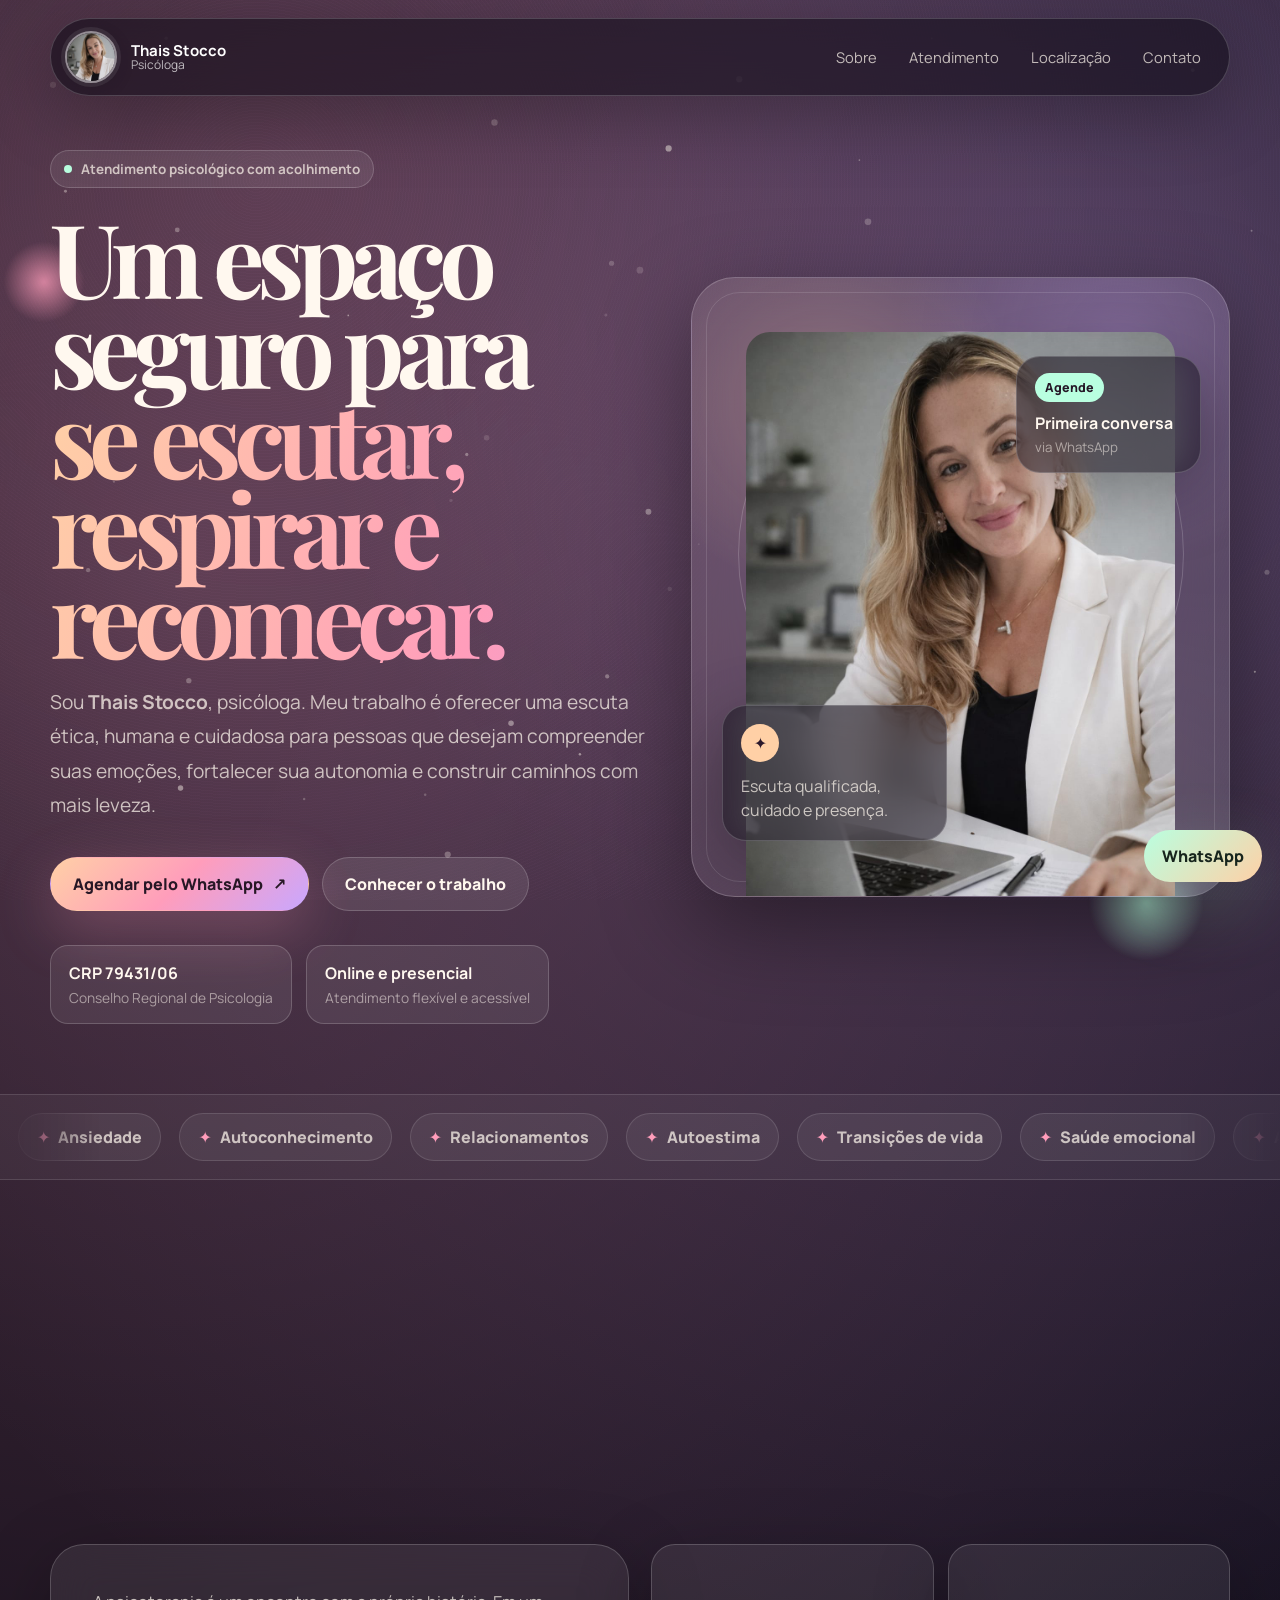
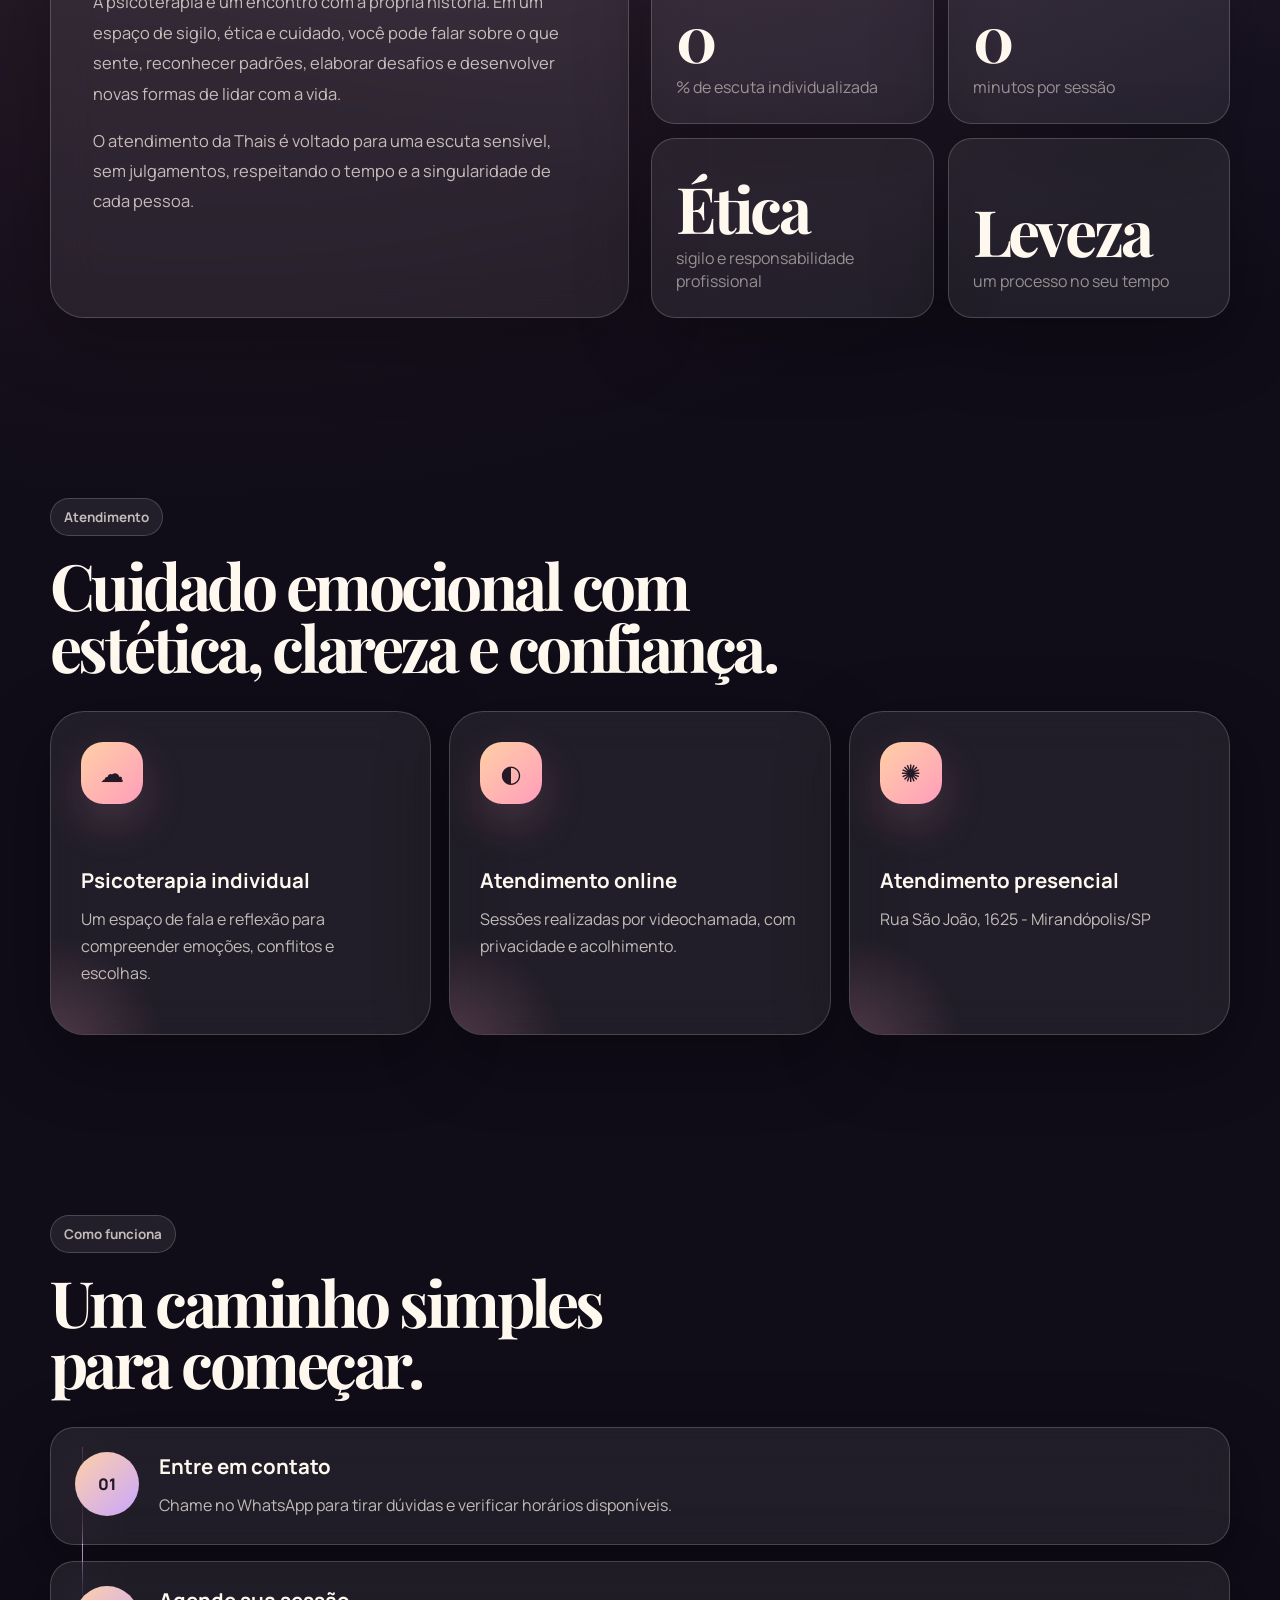
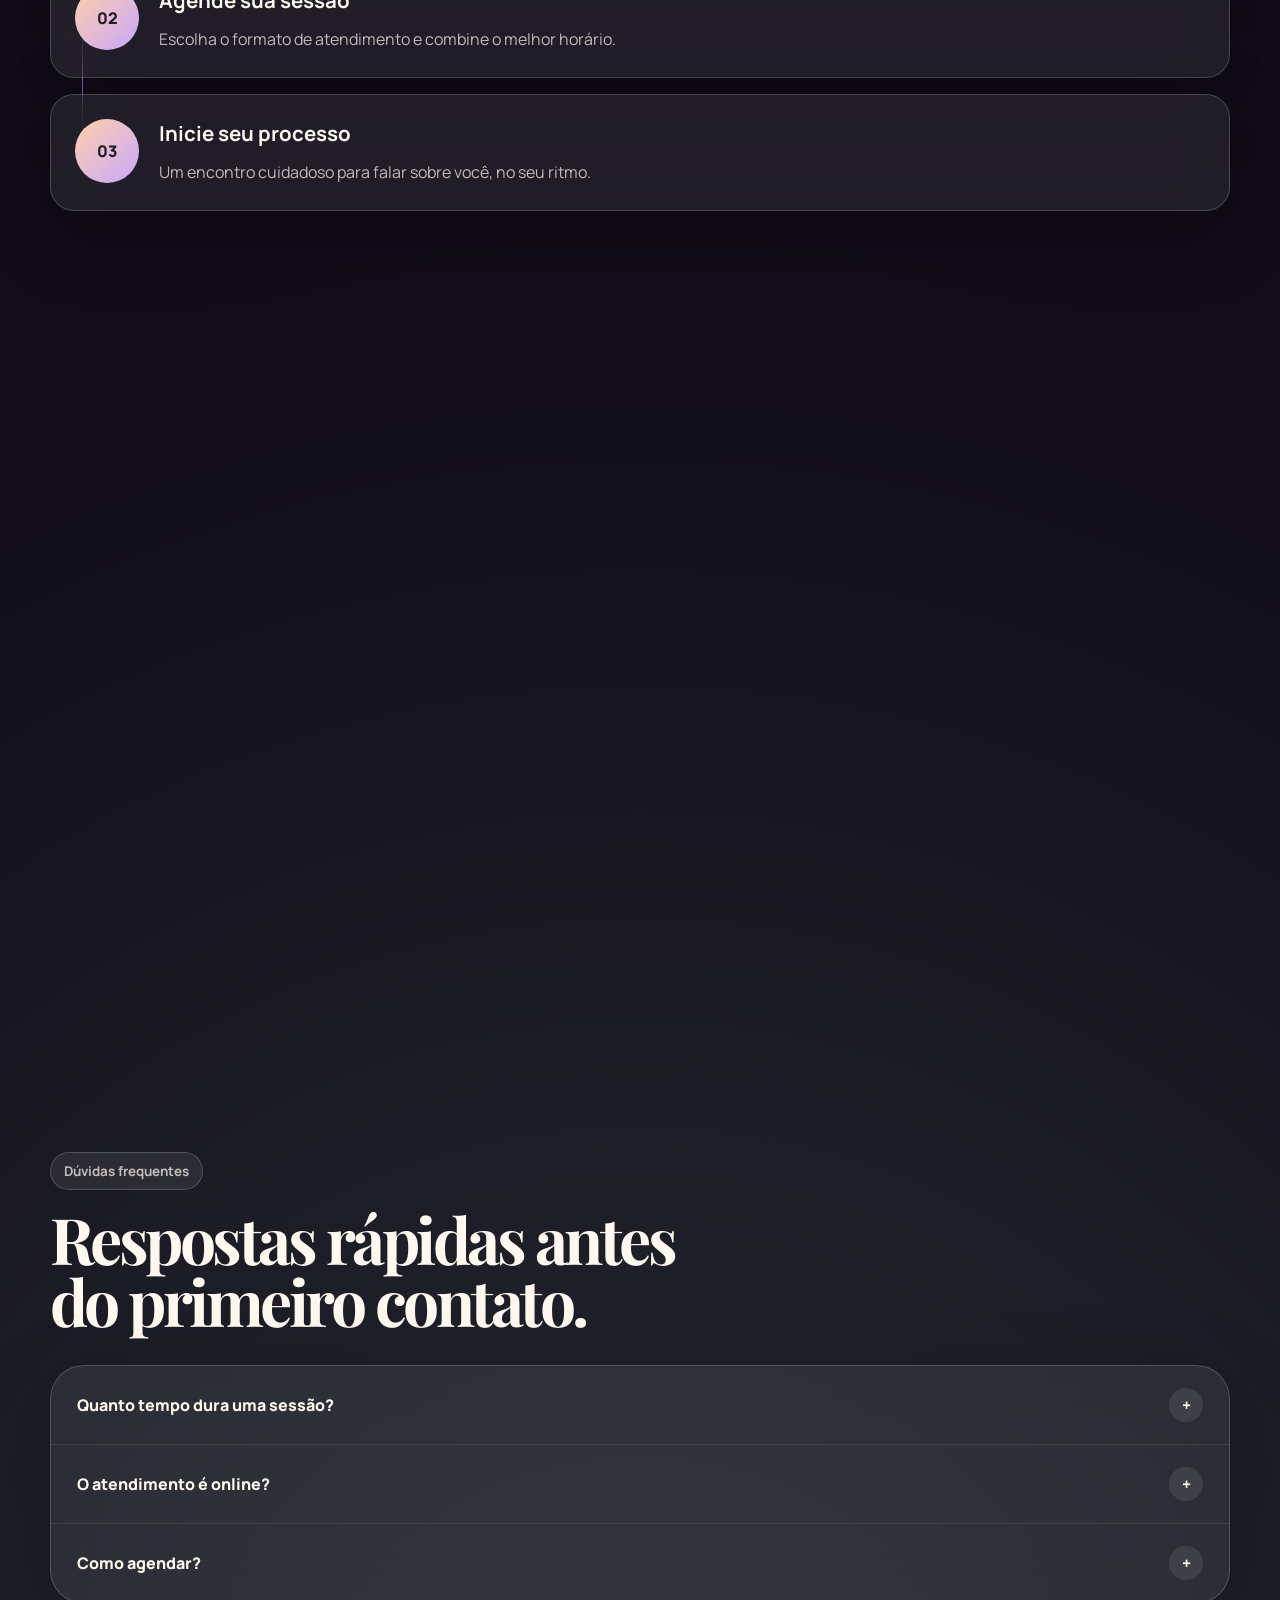
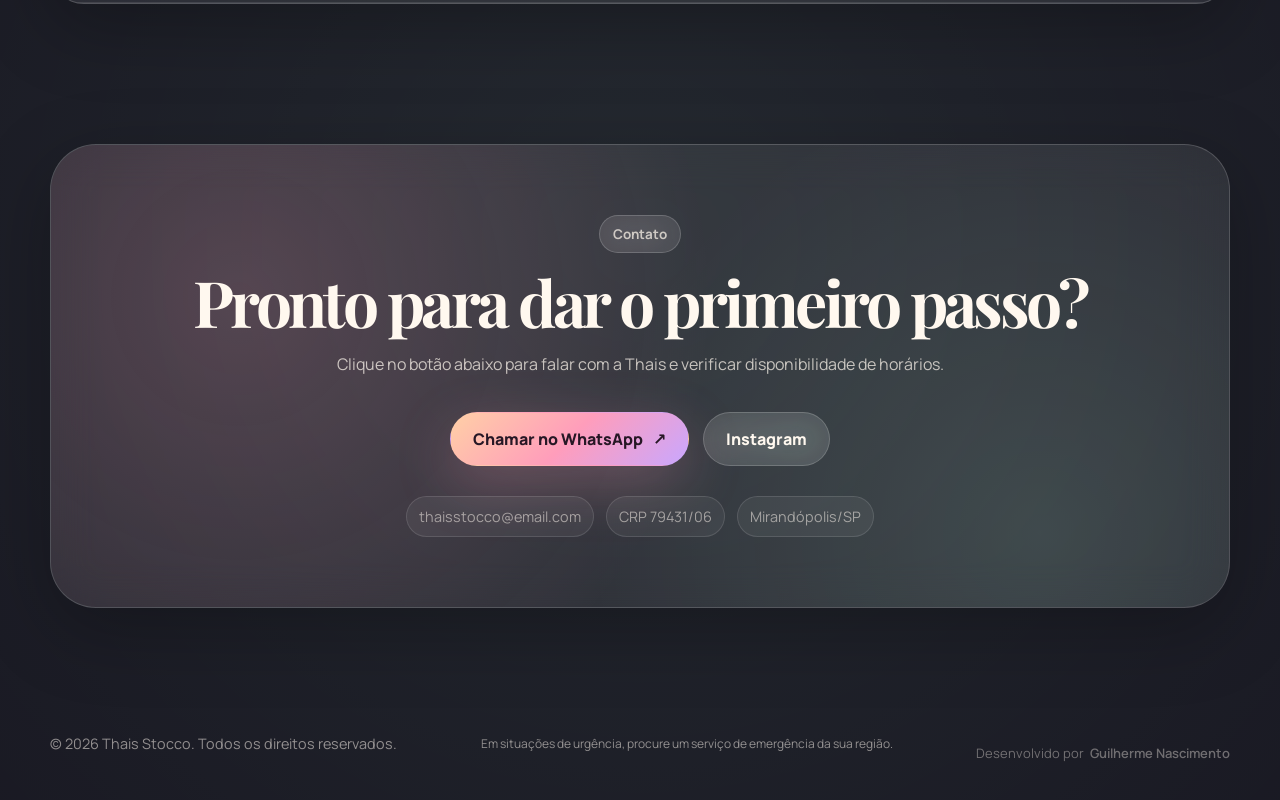
==== index.html @ 39ad8104 "assinatura" ====
<!DOCTYPE html>
<html lang="pt-BR">
<head>
  <meta charset="UTF-8" />
  <meta name="viewport" content="width=device-width, initial-scale=1.0" />
  <meta name="description" content="Thais Stocco Psicóloga — acolhimento, escuta qualificada e cuidado emocional. Agende sua consulta pelo WhatsApp." />
  <title>Thais Stocco | Psicóloga</title>

  <meta property="og:title" content="Thais Stocco | Psicóloga" />
  <meta property="og:description" content="Um espaço de acolhimento, escuta e cuidado emocional." />
  <meta property="og:type" content="website" />
  <meta property="og:image" content="assets/thais-stocco.jpg" />

  <link rel="preconnect" href="https://fonts.googleapis.com">
  <link rel="preconnect" href="https://fonts.gstatic.com" crossorigin>
  <link href="https://fonts.googleapis.com/css2?family=Manrope:wght@400;500;600;700;800&family=Playfair+Display:wght@600;700&display=swap" rel="stylesheet">
  <link rel="icon" href="assets/favicon.svg" type="image/svg+xml" />
  <link rel="stylesheet" href="styles.css" />
</head>
<body>
  <canvas id="auroraCanvas" aria-hidden="true"></canvas>
  <div class="grain" aria-hidden="true"></div>
  <div class="cursor-glow" aria-hidden="true"></div>

  <header class="site-header">
    <a class="brand" href="#inicio" aria-label="Ir para o início">
  <img
    src="assets/thais-stocco.jpg"
    alt="Foto da Thais Stocco"
    class="brand-photo"
  />

  <span class="brand-text">
    <strong>Thais Stocco</strong>
    <small>Psicóloga</small>
  </span>
</a>

    <button class="menu-toggle" aria-label="Abrir menu" aria-expanded="false">
      <span></span><span></span><span></span>
    </button>

    <nav class="nav-links" aria-label="Menu principal">
      <a href="#sobre">Sobre</a>
      <a href="#atendimento">Atendimento</a>
      <a href="#localizacao">Localização</a>
      <a href="#contato">Contato</a>
    </nav>
  </header>

  <main>
    <section class="hero" id="inicio">
      <div class="floating-orb orb-1"></div>
      <div class="floating-orb orb-2"></div>

      <div class="hero-content reveal">
        <span class="eyebrow">
          <span class="pulse-dot"></span>
          Atendimento psicológico com acolhimento
        </span>

        <h1>
          Um espaço seguro para
          <span class="gradient-text">se escutar, respirar e recomeçar.</span>
        </h1>

        <p class="hero-text">
          Sou <strong>Thais Stocco</strong>, psicóloga. Meu trabalho é oferecer uma escuta ética,
          humana e cuidadosa para pessoas que desejam compreender suas emoções, fortalecer sua autonomia
          e construir caminhos com mais leveza.
        </p>

        <div class="hero-actions">
          <a class="btn btn-primary magnetic" href="https://wa.me/5518991692290?text=Ol%C3%A1%2C%20Thais!%20Vim%20pelo%20site%20e%20gostaria%20de%20agendar%20uma%20consulta." target="_blank" rel="noopener">
            Agendar pelo WhatsApp
            <span>↗</span>
          </a>
          <a class="btn btn-secondary magnetic" href="#sobre">
            Conhecer o trabalho
          </a>
        </div>

        <div class="trust-row">
          <div>
            <strong>CRP 79431/06</strong>
            <span>Conselho Regional de Psicologia</span>
          </div>
          <div>
            <strong>Online e presencial</strong>
            <span>Atendimento flexível e acessível</span>
          </div>
        </div>
      </div>

      <div class="hero-card reveal delay-1" aria-label="Cartão de apresentação">
        <div class="portrait-frame">
<img src="assets/thais-stocco.jpg" alt="Foto da Thais Stocco" class="portrait-image">
          <div class="ring ring-one"></div>
          <div class="ring ring-two"></div>
        </div>

        <div class="mini-card calm-card">
          <span>✦</span>
          <p>Escuta qualificada, cuidado e presença.</p>
        </div>

        <div class="mini-card schedule-card">
          <span>Agende</span>
          <strong>Primeira conversa</strong>
          <small>via WhatsApp</small>
        </div>
      </div>
    </section>

<section class="section marquee-section" aria-label="Temas de atendimento">
  <div class="marquee">
    <div class="marquee-track" aria-hidden="true">
      <span>Ansiedade</span>
      <span>Autoconhecimento</span>
      <span>Relacionamentos</span>
      <span>Autoestima</span>
      <span>Transições de vida</span>
      <span>Saúde emocional</span>

      <span>Ansiedade</span>
      <span>Autoconhecimento</span>
      <span>Relacionamentos</span>
      <span>Autoestima</span>
      <span>Transições de vida</span>
      <span>Saúde emocional</span>

      <span>Ansiedade</span>
      <span>Autoconhecimento</span>
      <span>Relacionamentos</span>
      <span>Autoestima</span>
      <span>Transições de vida</span>
      <span>Saúde emocional</span>
    </div>
  </div>
</section>

    <section class="section about" id="sobre">
      <div class="section-heading reveal">
        <span class="section-kicker">Sobre a Thais</span>
        <h2>Uma presença profissional para acolher sua história com respeito.</h2>
      </div>

      <div class="about-grid">
        <div class="glass-panel reveal">
          <p>
            A psicoterapia é um encontro com a própria história. Em um espaço de sigilo,
            ética e cuidado, você pode falar sobre o que sente, reconhecer padrões,
            elaborar desafios e desenvolver novas formas de lidar com a vida.
          </p>
          <p>
            O atendimento da Thais é voltado para uma escuta sensível, sem julgamentos,
            respeitando o tempo e a singularidade de cada pessoa.
          </p>
        </div>

        <div class="stat-grid reveal delay-1">
          <div class="stat-card">
            <strong data-count="100">0</strong>
            <span>% de escuta individualizada</span>
          </div>
          <div class="stat-card">
            <strong data-count="60">0</strong>
            <span>minutos por sessão</span>
          </div>
          <div class="stat-card">
            <strong>Ética</strong>
            <span>sigilo e responsabilidade profissional</span>
          </div>
          <div class="stat-card">
            <strong>Leveza</strong>
            <span>um processo no seu tempo</span>
          </div>
        </div>
      </div>
    </section>

    <section class="section services" id="atendimento">
      <div class="section-heading reveal">
        <span class="section-kicker">Atendimento</span>
        <h2>Cuidado emocional com estética, clareza e confiança.</h2>
      </div>

      <div class="service-grid">
        <article class="service-card reveal">
          <div class="service-icon">☁</div>
          <h3>Psicoterapia individual</h3>
          <p>Um espaço de fala e reflexão para compreender emoções, conflitos e escolhas.</p>
        </article>

        <article class="service-card reveal delay-1">
          <div class="service-icon">◐</div>
          <h3>Atendimento online</h3>
          <p>Sessões realizadas por videochamada, com privacidade e acolhimento.</p>
        </article>

        <article class="service-card reveal delay-2">
          <div class="service-icon">✺</div>
          <h3>Atendimento presencial</h3>
          <p>Rua São João, 1625 - Mirandópolis/SP</p>
        </article>
      </div>
    </section>

    <section class="section journey">
      <div class="section-heading reveal">
        <span class="section-kicker">Como funciona</span>
        <h2>Um caminho simples para começar.</h2>
      </div>

      <div class="timeline">
        <div class="timeline-item reveal">
          <span>01</span>
          <div>
            <h3>Entre em contato</h3>
            <p>Chame no WhatsApp para tirar dúvidas e verificar horários disponíveis.</p>
          </div>
        </div>
        <div class="timeline-item reveal delay-1">
          <span>02</span>
          <div>
            <h3>Agende sua sessão</h3>
            <p>Escolha o formato de atendimento e combine o melhor horário.</p>
          </div>
        </div>
        <div class="timeline-item reveal delay-2">
          <span>03</span>
          <div>
            <h3>Inicie seu processo</h3>
            <p>Um encontro cuidadoso para falar sobre você, no seu ritmo.</p>
          </div>
        </div>
      </div>
    </section>

    <section class="section location" id="localizacao">
      <div class="location-card reveal">
        <div>
          <span class="section-kicker">Localização</span>
          <h2>Atendimento em um espaço pensado para acolher.</h2> <br>
          <p>
            Endereço: <strong>Rua São João, 1625 — Mirandópolis/SP</strong><br>
            Substitua pelo endereço real ou mantenha apenas a região, caso prefira.
          </p>
          <a class="btn btn-secondary magnetic" href="https://maps.app.goo.gl/RV4hfLyeGfgBNMPU7" target="_blank" rel="noopener">
            Abrir no mapa
          </a>
        </div>

        <div class="map-visual" aria-label="Mapa ilustrativo">
          <div class="map-grid"></div>
          <div class="map-pin">
            <span></span>
          </div>
          <p>Localização</p>
        </div>
      </div>
    </section>

    <section class="section faq">
      <div class="section-heading reveal">
        <span class="section-kicker">Dúvidas frequentes</span>
        <h2>Respostas rápidas antes do primeiro contato.</h2>
      </div>

      <div class="accordion reveal">
        <button class="accordion-button" aria-expanded="false">
          Quanto tempo dura uma sessão?
          <span>+</span>
        </button>
        <div class="accordion-content">
          <p>Uma sessão equivale ao tempo total de uma hora.</p>
        </div>

        <button class="accordion-button" aria-expanded="false">
          O atendimento é online?
          <span>+</span>
        </button>
        <div class="accordion-content">
          <p>Este modelo inclui atendimento online e presencial.</p>
        </div>

        <button class="accordion-button" aria-expanded="false">
          Como agendar?
          <span>+</span>
        </button>
        <div class="accordion-content">
          <p>O botão principal leva para o WhatsApp com uma mensagem pronta.</p>
        </div>
      </div>
    </section>

    <section class="section contact" id="contato">
      <div class="contact-shell reveal">
        <span class="section-kicker">Contato</span>
        <h2>Pronto para dar o primeiro passo?</h2>
        <p>
          Clique no botão abaixo para falar com a Thais e verificar disponibilidade de horários.
        </p>

        <div class="contact-actions">
          <a class="btn btn-primary magnetic" href="https://wa.me/5518991692290?text=Ol%C3%A1%2C%20Thais!%20Vim%20pelo%20site%20e%20gostaria%20de%20agendar%20uma%20consulta." target="_blank" rel="noopener">
            Chamar no WhatsApp
            <span>↗</span>
          </a>
          <a class="btn btn-secondary magnetic" href="https://www.instagram.com/stothais/" target="_blank" rel="noopener">
            Instagram
          </a>
        </div>

        <div class="contact-info">
          <span>thaisstocco@email.com</span>
          <span>CRP 79431/06</span>
          <span>Mirandópolis/SP</span>
        </div>
      </div>
    </section>
  </main>

  <a class="float-whatsapp magnetic" href="https://wa.me/5518991692290?text=Ol%C3%A1%2C%20Thais!%20Vim%20pelo%20site%20e%20gostaria%20de%20agendar%20uma%20consulta." target="_blank" rel="noopener" aria-label="Chamar no WhatsApp">
    WhatsApp
  </a>

  <footer class="footer">
  <p>© <span id="year"></span> Thais Stocco. Todos os direitos reservados.</p>

  <small>
    Em situações de urgência, procure um serviço de emergência da sua região.
  </small>

  <div class="developer-credit">
    <span>Desenvolvido por</span>

    <a
      href="https://wa.me/5518981569920"
      target="_blank"
      rel="noopener"
    >
      Guilherme Nascimento
    </a>
  </div>
</footer>

  <script src="script.js"></script>
</body>
</html>
---- styles.css ----
:root {
  --bg: #100c18;
  --bg-soft: #171124;
  --text: #fff8ef;
  --muted: rgba(255, 248, 239, 0.72);
  --muted-2: rgba(255, 248, 239, 0.52);
  --rose: #ff9dbb;
  --peach: #ffd0a6;
  --lilac: #c9a7ff;
  --mint: #b9ffe0;
  --glass: rgba(255, 255, 255, 0.095);
  --glass-strong: rgba(255, 255, 255, 0.16);
  --stroke: rgba(255, 255, 255, 0.18);
  --shadow: 0 30px 90px rgba(0, 0, 0, 0.42);
  --radius-xl: 34px;
  --radius-lg: 24px;
  --radius-md: 18px;
  --max: 1180px;
}

* {
  box-sizing: border-box;
}

html {
  scroll-behavior: smooth;
}

body {
  margin: 0;
  min-height: 100vh;
  background:
    radial-gradient(
      circle at 15% 10%,
      rgba(255, 157, 187, 0.25),
      transparent 30%
    ),
    radial-gradient(
      circle at 85% 8%,
      rgba(201, 167, 255, 0.22),
      transparent 28%
    ),
    radial-gradient(
      circle at 50% 90%,
      rgba(185, 255, 224, 0.12),
      transparent 32%
    ),
    var(--bg);
  color: var(--text);
  font-family:
    "Manrope",
    system-ui,
    -apple-system,
    BlinkMacSystemFont,
    "Segoe UI",
    sans-serif;
  overflow-x: hidden;
}

body.menu-open {
  overflow: hidden;
}

body::selection {
  background: rgba(255, 157, 187, 0.45);
}

a {
  color: inherit;
  text-decoration: none;
}

button {
  font: inherit;
}

#auroraCanvas {
  position: fixed;
  inset: 0;
  width: 100%;
  height: 100%;
  z-index: -3;
}

.grain {
  position: fixed;
  inset: 0;
  z-index: -1;
  pointer-events: none;
  opacity: 0.18;
  background-image:
    linear-gradient(
      115deg,
      rgba(255, 255, 255, 0.04),
      transparent 22%,
      rgba(255, 255, 255, 0.03) 45%,
      transparent 70%
    ),
    repeating-radial-gradient(
      circle at 20% 20%,
      rgba(255, 255, 255, 0.16) 0 1px,
      transparent 1px 3px
    );
  mix-blend-mode: overlay;
}

.cursor-glow {
  position: fixed;
  width: 280px;
  height: 280px;
  border-radius: 999px;
  pointer-events: none;
  z-index: 20;
  transform: translate(-50%, -50%);
  background: radial-gradient(
    circle,
    rgba(255, 157, 187, 0.24),
    rgba(201, 167, 255, 0.1) 42%,
    transparent 70%
  );
  filter: blur(8px);
  opacity: 0;
  transition: opacity 0.25s ease;
}

.site-header {
  position: fixed;
  top: 18px;
  left: 50%;
  z-index: 50;
  width: min(calc(100% - 28px), var(--max));
  transform: translateX(-50%);
  display: flex;
  align-items: center;
  justify-content: space-between;
  gap: 18px;
  padding: 12px 14px;
  border: 1px solid var(--stroke);
  border-radius: 999px;
  background: rgba(16, 12, 24, 0.58);
  backdrop-filter: blur(24px);
  box-shadow: 0 18px 70px rgba(0, 0, 0, 0.28);
}

.brand {
  display: flex;
  align-items: center;
  gap: 12px;
}

.brand strong {
  display: block;
  line-height: 1;
  font-size: 0.98rem;
}

.brand small {
  color: var(--muted-2);
  font-size: 0.78rem;
}

.nav-links {
  display: flex;
  align-items: center;
  gap: 4px;
}

.nav-links a {
  padding: 10px 14px;
  border-radius: 999px;
  color: var(--muted);
  font-size: 0.92rem;
  transition: 0.25s ease;
}

.nav-links a:hover {
  color: var(--text);
  background: rgba(255, 255, 255, 0.1);
}

.menu-toggle {
  display: none;
  width: 46px;
  height: 46px;
  border: 1px solid var(--stroke);
  border-radius: 50%;
  background: rgba(255, 255, 255, 0.08);
  color: var(--text);
}

.menu-toggle span {
  display: block;
  width: 18px;
  height: 2px;
  margin: 4px auto;
  border-radius: 9px;
  background: currentColor;
  transition: 0.25s ease;
}

.hero {
  position: relative;
  width: min(calc(100% - 32px), var(--max));
  margin: 0 auto;
  min-height: 100svh;
  padding: 150px 0 70px;
  display: grid;
  grid-template-columns: 1.05fr 0.95fr;
  align-items: center;
  gap: 46px;
}

.floating-orb {
  position: absolute;
  border-radius: 999px;
  filter: blur(1px);
  opacity: 0.75;
  pointer-events: none;
  animation: float 8s ease-in-out infinite;
}

.orb-1 {
  top: 22%;
  left: -4%;
  width: 82px;
  height: 82px;
  background: radial-gradient(circle, var(--rose), transparent 70%);
}

.orb-2 {
  right: 2%;
  bottom: 12%;
  width: 120px;
  height: 120px;
  background: radial-gradient(circle, var(--mint), transparent 68%);
  animation-delay: -3s;
}

.eyebrow,
.section-kicker {
  display: inline-flex;
  align-items: center;
  gap: 9px;
  width: fit-content;
  padding: 9px 13px;
  border: 1px solid var(--stroke);
  border-radius: 999px;
  color: var(--muted);
  background: rgba(255, 255, 255, 0.08);
  backdrop-filter: blur(18px);
  font-size: 0.84rem;
  font-weight: 700;
}

.pulse-dot {
  width: 8px;
  height: 8px;
  border-radius: 50%;
  background: var(--mint);
  box-shadow: 0 0 0 0 rgba(185, 255, 224, 0.65);
  animation: pulse 1.8s infinite;
}

h1,
h2,
h3,
p {
  margin-top: 0;
}

h1 {
  max-width: 850px;
  margin: 24px 0 22px;
  font-family: "Playfair Display", Georgia, serif;
  font-size: clamp(3.2rem, 8vw, 7.8rem);
  line-height: 0.88;
  letter-spacing: -0.075em;
  text-wrap: balance;
}

.gradient-text {
  display: block;
  background: linear-gradient(
    110deg,
    var(--peach),
    var(--rose),
    var(--lilac),
    var(--mint)
  );
  background-size: 240% 100%;
  -webkit-background-clip: text;
  background-clip: text;
  color: transparent;
  animation: gradientShift 7s ease-in-out infinite;
}

.hero-text {
  max-width: 660px;
  color: var(--muted);
  font-size: clamp(1.02rem, 2vw, 1.2rem);
  line-height: 1.8;
}

.hero-actions,
.contact-actions {
  display: flex;
  flex-wrap: wrap;
  align-items: center;
  gap: 13px;
  margin-top: 34px;
}

.btn {
  position: relative;
  isolation: isolate;
  display: inline-flex;
  align-items: center;
  justify-content: center;
  gap: 10px;
  min-height: 54px;
  padding: 0 22px;
  border: 1px solid var(--stroke);
  border-radius: 999px;
  overflow: hidden;
  font-weight: 800;
  transition:
    transform 0.25s ease,
    border-color 0.25s ease,
    background 0.25s ease;
  will-change: transform;
}

.btn::before {
  content: "";
  position: absolute;
  inset: -2px;
  z-index: -1;
  opacity: 0;
  background: linear-gradient(
    120deg,
    transparent,
    rgba(255, 255, 255, 0.38),
    transparent
  );
  transform: translateX(-110%);
  transition: 0.7s ease;
}

.btn:hover::before {
  opacity: 1;
  transform: translateX(110%);
}

.btn-primary {
  color: #271725;
  border-color: transparent;
  background: linear-gradient(135deg, var(--peach), var(--rose), var(--lilac));
  box-shadow: 0 18px 55px rgba(255, 157, 187, 0.26);
}

.btn-secondary {
  color: var(--text);
  background: rgba(255, 255, 255, 0.09);
  backdrop-filter: blur(18px);
}

.btn:hover {
  transform: translateY(-3px);
}

.trust-row {
  display: flex;
  flex-wrap: wrap;
  gap: 14px;
  margin-top: 34px;
}

.trust-row div {
  min-width: 185px;
  padding: 16px 18px;
  border: 1px solid var(--stroke);
  border-radius: var(--radius-md);
  background: rgba(255, 255, 255, 0.075);
  backdrop-filter: blur(18px);
}

.trust-row strong,
.trust-row span {
  display: block;
}

.trust-row span {
  margin-top: 4px;
  color: var(--muted-2);
  font-size: 0.86rem;
}

.hero-card {
  position: relative;
  min-height: 620px;
  border: 1px solid var(--stroke);
  border-radius: 44px;
  background:
    radial-gradient(
      circle at 25% 20%,
      rgba(255, 208, 166, 0.24),
      transparent 30%
    ),
    radial-gradient(
      circle at 80% 10%,
      rgba(201, 167, 255, 0.23),
      transparent 32%
    ),
    rgba(255, 255, 255, 0.08);
  backdrop-filter: blur(22px);
  box-shadow: var(--shadow);
  overflow: hidden;
}

.hero-card::before {
  content: "";
  position: absolute;
  inset: 14px;
  border: 1px solid rgba(255, 255, 255, 0.12);
  border-radius: 34px;
  pointer-events: none;
}

.hero-card::after {
  content: "";
  position: absolute;
  inset: -50%;
  background: conic-gradient(
    from 90deg,
    transparent,
    rgba(255, 255, 255, 0.16),
    transparent 30%
  );
  animation: spin 12s linear infinite;
  opacity: 0.45;
}

.portrait-frame {
  position: absolute;
  inset: 54px 54px 120px;
  z-index: 1;
  display: grid;
  place-items: center;
}

.portrait-placeholder {
  width: min(330px, 70vw);
  aspect-ratio: 0.8;
  display: grid;
  place-items: center;
  border-radius: 45% 45% 38% 38%;
  background:
    linear-gradient(
      150deg,
      rgba(255, 255, 255, 0.24),
      rgba(255, 255, 255, 0.04)
    ),
    radial-gradient(
      circle at 50% 30%,
      rgba(255, 208, 166, 0.55),
      transparent 35%
    ),
    linear-gradient(
      135deg,
      rgba(255, 157, 187, 0.35),
      rgba(201, 167, 255, 0.28)
    );
  box-shadow:
    inset 0 0 0 1px rgba(255, 255, 255, 0.22),
    0 30px 90px rgba(0, 0, 0, 0.35);
  color: rgba(255, 248, 239, 0.78);
  text-align: center;
  font-family: "Playfair Display", Georgia, serif;
  font-size: clamp(2rem, 4vw, 3.2rem);
  line-height: 0.92;
  letter-spacing: -0.06em;
}

.ring {
  position: absolute;
  border-radius: 999px;
  border: 1px solid rgba(255, 255, 255, 0.18);
  animation: ringFloat 8s ease-in-out infinite;
}

.ring-one {
  width: 82%;
  aspect-ratio: 1;
}

.ring-two {
  width: 104%;
  aspect-ratio: 1;
  animation-delay: -3s;
}

.mini-card {
  position: absolute;
  z-index: 2;
  border: 1px solid var(--stroke);
  border-radius: 24px;
  background: rgba(16, 12, 24, 0.56);
  backdrop-filter: blur(18px);
  box-shadow: 0 20px 70px rgba(0, 0, 0, 0.32);
}

.calm-card {
  left: 30px;
  bottom: 55px;
  width: 225px;
  padding: 18px;
  animation: float 7s ease-in-out infinite;
}

.calm-card span {
  display: grid;
  width: 38px;
  height: 38px;
  place-items: center;
  border-radius: 50%;
  color: #2b182b;
  background: var(--peach);
  margin-bottom: 12px;
}

.calm-card p {
  margin: 0;
  color: var(--muted);
  line-height: 1.5;
}

.schedule-card {
  right: 28px;
  top: 78px;
  padding: 16px 18px;
  min-width: 185px;
  animation: float 7s ease-in-out infinite -2s;
}

.schedule-card span {
  display: inline-block;
  margin-bottom: 10px;
  padding: 6px 10px;
  border-radius: 999px;
  color: #251827;
  background: var(--mint);
  font-size: 0.78rem;
  font-weight: 900;
}

.schedule-card strong,
.schedule-card small {
  display: block;
}

.schedule-card small {
  color: var(--muted-2);
  margin-top: 4px;
}

.section {
  width: min(calc(100% - 32px), var(--max));
  margin: 0 auto;
  padding: 90px 0;
}

.marquee-section {
  width: 100%;
  max-width: none;
  padding: 18px 0;
  overflow: hidden;
  border-block: 1px solid rgba(255, 255, 255, 0.12);
  background: rgba(255, 255, 255, 0.045);
}

.marquee {
  position: relative;
  display: flex;
  width: 100%;
  overflow: hidden;
  user-select: none;
  mask-image: linear-gradient(
    90deg,
    transparent,
    #000 8%,
    #000 92%,
    transparent
  );
  -webkit-mask-image: linear-gradient(
    90deg,
    transparent,
    #000 8%,
    #000 92%,
    transparent
  );
}

.marquee-track {
  display: flex;
  width: max-content;
  min-width: max-content;
  flex-shrink: 0;
  gap: 18px;
  padding-inline: 18px;
  animation: marquee 58s linear infinite;
  will-change: transform;
}

.marquee span {
  display: inline-flex;
  align-items: center;
  gap: 8px;
  padding: 12px 18px;
  border: 1px solid rgba(255, 255, 255, 0.12);
  border-radius: 999px;
  color: var(--muted);
  background: rgba(255, 255, 255, 0.06);
  font-weight: 800;
}

.marquee span::before {
  content: "✦";
  color: var(--rose);
}

.section-heading {
  max-width: 760px;
  margin-bottom: 34px;
}

.section-heading h2,
.location-card h2,
.contact-shell h2 {
  margin: 18px 0 0;
  font-family: "Playfair Display", Georgia, serif;
  font-size: clamp(2.35rem, 5vw, 4.7rem);
  line-height: 0.96;
  letter-spacing: -0.055em;
  text-wrap: balance;
}

.about-grid {
  display: grid;
  grid-template-columns: 1fr 1fr;
  gap: 22px;
}

.glass-panel,
.stat-card,
.service-card,
.location-card,
.contact-shell,
.accordion,
.timeline-item {
  border: 1px solid var(--stroke);
  background: rgba(255, 255, 255, 0.075);
  backdrop-filter: blur(22px);
  box-shadow: 0 22px 75px rgba(0, 0, 0, 0.26);
}

.glass-panel {
  padding: clamp(24px, 4vw, 42px);
  border-radius: var(--radius-xl);
}

.glass-panel p {
  color: var(--muted);
  font-size: 1.03rem;
  line-height: 1.85;
}

.glass-panel p:last-child {
  margin-bottom: 0;
}

.stat-grid {
  display: grid;
  grid-template-columns: 1fr 1fr;
  gap: 14px;
}

.stat-card {
  min-height: 180px;
  padding: 24px;
  border-radius: var(--radius-lg);
  display: flex;
  flex-direction: column;
  justify-content: flex-end;
  transition:
    transform 0.3s ease,
    background 0.3s ease;
}

.stat-card:hover,
.service-card:hover {
  transform: translateY(-8px);
  background: rgba(255, 255, 255, 0.12);
}

.stat-card strong {
  display: block;
  margin-bottom: 10px;
  font-family: "Playfair Display", Georgia, serif;
  font-size: clamp(2.2rem, 5vw, 4.4rem);
  line-height: 0.9;
  letter-spacing: -0.05em;
}

.stat-card span {
  color: var(--muted-2);
  line-height: 1.45;
}

.service-grid {
  display: grid;
  grid-template-columns: repeat(3, 1fr);
  gap: 18px;
}

.service-card {
  position: relative;
  overflow: hidden;
  min-height: 310px;
  padding: 30px;
  border-radius: var(--radius-xl);
  transition: 0.35s ease;
}

.service-card::before {
  content: "";
  position: absolute;
  inset: auto auto -40% -30%;
  width: 230px;
  height: 230px;
  border-radius: 999px;
  background: radial-gradient(
    circle,
    rgba(255, 157, 187, 0.22),
    transparent 68%
  );
  transition: 0.35s ease;
}

.service-card:hover::before {
  transform: scale(1.4);
}

.service-icon {
  display: grid;
  width: 62px;
  height: 62px;
  place-items: center;
  margin-bottom: 62px;
  border-radius: 22px;
  color: #251827;
  background: linear-gradient(135deg, var(--peach), var(--rose));
  font-size: 1.5rem;
  box-shadow: 0 18px 45px rgba(255, 157, 187, 0.18);
}

.service-card h3,
.timeline-item h3 {
  margin-bottom: 12px;
  font-size: 1.28rem;
}

.service-card p,
.timeline-item p,
.location-card p,
.contact-shell p {
  color: var(--muted);
  line-height: 1.7;
}

.journey {
  position: relative;
}

.timeline {
  position: relative;
  display: grid;
  gap: 16px;
}

.timeline::before {
  content: "";
  position: absolute;
  left: 32px;
  top: 20px;
  bottom: 20px;
  width: 1px;
  background: linear-gradient(var(--rose), var(--lilac), transparent);
}

.timeline-item {
  position: relative;
  display: grid;
  grid-template-columns: 64px 1fr;
  gap: 20px;
  padding: 24px;
  border-radius: var(--radius-lg);
}

.timeline-item > span {
  position: relative;
  z-index: 1;
  display: grid;
  width: 64px;
  height: 64px;
  place-items: center;
  border-radius: 50%;
  color: #251827;
  font-weight: 900;
  background: linear-gradient(135deg, var(--peach), var(--lilac));
}

.timeline-item p {
  margin-bottom: 0;
}

.location-card {
  display: grid;
  grid-template-columns: 0.95fr 1.05fr;
  gap: 26px;
  align-items: center;
  padding: clamp(24px, 5vw, 46px);
  border-radius: 42px;
  overflow: hidden;
}

.location-card .btn {
  margin-top: 12px;
}

.map-visual {
  position: relative;
  min-height: 390px;
  border-radius: 34px;
  overflow: hidden;
  border: 1px solid rgba(255, 255, 255, 0.16);
  background:
    linear-gradient(
      135deg,
      rgba(255, 157, 187, 0.17),
      rgba(201, 167, 255, 0.12)
    ),
    rgba(255, 255, 255, 0.05);
}

.map-grid {
  position: absolute;
  inset: -20%;
  background-image:
    linear-gradient(rgba(255, 255, 255, 0.12) 1px, transparent 1px),
    linear-gradient(90deg, rgba(255, 255, 255, 0.12) 1px, transparent 1px);
  background-size: 48px 48px;
  transform: rotate(-12deg);
  animation: mapMove 14s linear infinite;
}

.map-pin {
  position: absolute;
  left: 50%;
  top: 47%;
  width: 88px;
  height: 88px;
  display: grid;
  place-items: center;
  transform: translate(-50%, -50%);
  border-radius: 50%;
  background: rgba(255, 157, 187, 0.18);
  animation: pinPulse 2.6s ease-in-out infinite;
}

.map-pin span {
  width: 28px;
  height: 28px;
  border-radius: 50% 50% 50% 0;
  transform: rotate(-45deg);
  background: linear-gradient(135deg, var(--peach), var(--rose));
  box-shadow: 0 20px 55px rgba(255, 157, 187, 0.32);
}

.map-visual p {
  position: absolute;
  left: 22px;
  bottom: 20px;
  margin: 0;
  color: var(--muted);
  font-weight: 800;
}

.accordion {
  border-radius: var(--radius-xl);
  overflow: hidden;
}

.accordion-button {
  width: 100%;
  display: flex;
  align-items: center;
  justify-content: space-between;
  gap: 16px;
  padding: 22px 26px;
  border: 0;
  border-bottom: 1px solid rgba(255, 255, 255, 0.1);
  color: var(--text);
  background: transparent;
  cursor: pointer;
  text-align: left;
  font-weight: 900;
}

.accordion-button span {
  display: grid;
  flex: 0 0 auto;
  width: 34px;
  height: 34px;
  place-items: center;
  border-radius: 50%;
  background: rgba(255, 255, 255, 0.09);
  transition: 0.25s ease;
}

.accordion-button[aria-expanded="true"] span {
  transform: rotate(45deg);
  background: var(--rose);
  color: #251827;
}

.accordion-content {
  max-height: 0;
  overflow: hidden;
  transition: max-height 0.35s ease;
}

.accordion-content p {
  margin: 0;
  padding: 0 26px 24px;
  color: var(--muted);
  line-height: 1.7;
}

.contact {
  padding-top: 50px;
}

.contact-shell {
  position: relative;
  padding: clamp(30px, 6vw, 70px);
  border-radius: 46px;
  overflow: hidden;
  text-align: center;
}

.contact-shell::before {
  content: "";
  position: absolute;
  inset: -35%;
  background:
    radial-gradient(
      circle at 30% 40%,
      rgba(255, 157, 187, 0.18),
      transparent 32%
    ),
    radial-gradient(
      circle at 70% 70%,
      rgba(185, 255, 224, 0.12),
      transparent 30%
    );
  animation: spin 18s linear infinite;
}

.contact-shell > * {
  position: relative;
  z-index: 1;
}

.contact-shell .section-kicker,
.contact-actions {
  margin-inline: auto;
  justify-content: center;
}

.contact-shell p {
  max-width: 630px;
  margin: 18px auto 0;
}

.contact-info {
  display: flex;
  flex-wrap: wrap;
  justify-content: center;
  gap: 12px;
  margin-top: 30px;
}

.contact-info span {
  padding: 10px 12px;
  border: 1px solid rgba(255, 255, 255, 0.12);
  border-radius: 999px;
  color: var(--muted-2);
  background: rgba(255, 255, 255, 0.055);
  font-size: 0.9rem;
}

.float-whatsapp {
  position: fixed;
  right: 18px;
  bottom: 18px;
  z-index: 45;
  display: inline-flex;
  min-height: 52px;
  align-items: center;
  justify-content: center;
  padding: 0 18px;
  border-radius: 999px;
  color: #17251d;
  background: linear-gradient(135deg, var(--mint), var(--peach));
  font-weight: 950;
  box-shadow: 0 22px 70px rgba(185, 255, 224, 0.22);
}

.footer {
  width: min(calc(100% - 32px), var(--max));
  margin: 0 auto;
  padding: 28px 0 38px;
  display: flex;
  flex-wrap: wrap;
  align-items: center;
  justify-content: space-between;
  gap: 12px;
  color: var(--muted-2);
  font-size: 0.9rem;
}

.footer p,
.footer small {
  margin: 0;
}

.reveal {
  opacity: 0;
  transform: translateY(24px) scale(0.985);
  filter: blur(8px);
  transition:
    opacity 0.85s cubic-bezier(0.22, 1, 0.36, 1),
    transform 0.85s cubic-bezier(0.22, 1, 0.36, 1),
    filter 0.85s cubic-bezier(0.22, 1, 0.36, 1);
}

.reveal.visible {
  opacity: 1;
  transform: translateY(0) scale(1);
  filter: blur(0);
}

.delay-1 {
  transition-delay: 0.12s;
}

.delay-2 {
  transition-delay: 0.22s;
}

@keyframes pulse {
  70% {
    box-shadow: 0 0 0 12px rgba(185, 255, 224, 0);
  }
  100% {
    box-shadow: 0 0 0 0 rgba(185, 255, 224, 0);
  }
}

@keyframes gradientShift {
  0%,
  100% {
    background-position: 0% 50%;
  }
  50% {
    background-position: 100% 50%;
  }
}

@keyframes float {
  0%,
  100% {
    transform: translateY(0);
  }
  50% {
    transform: translateY(-18px);
  }
}

@keyframes ringFloat {
  0%,
  100% {
    transform: rotate(0deg) scale(1);
  }
  50% {
    transform: rotate(8deg) scale(1.03);
  }
}

@keyframes spin {
  to {
    transform: rotate(360deg);
  }
}

@keyframes marquee {
  from {
    transform: translate3d(0, 0, 0);
  }

  to {
    transform: translate3d(-33.333%, 0, 0);
  }
}

@keyframes mapMove {
  to {
    transform: rotate(-12deg) translate(48px, 48px);
  }
}

@keyframes pinPulse {
  0%,
  100% {
    box-shadow: 0 0 0 0 rgba(255, 157, 187, 0.35);
  }
  50% {
    box-shadow: 0 0 0 34px rgba(255, 157, 187, 0);
  }
}

@media (max-width: 980px) {
  .hero {
    grid-template-columns: 1fr;
    padding-top: 132px;
  }

  .hero-card {
    min-height: 560px;
  }

  .about-grid,
  .location-card {
    grid-template-columns: 1fr;
  }

  .service-grid {
    grid-template-columns: 1fr;
  }

  .service-card {
    min-height: 250px;
  }

  .service-icon {
    margin-bottom: 44px;
  }
}

@media (max-width: 760px) {
  .site-header {
    top: 10px;
    width: calc(100% - 20px);
    .marquee-section {
      padding: 14px 0;
    }

    .marquee {
      mask-image: linear-gradient(
        90deg,
        transparent,
        #000 14%,
        #000 86%,
        transparent
      );
      -webkit-mask-image: linear-gradient(
        90deg,
        transparent,
        #000 14%,
        #000 86%,
        transparent
      );
    }

    .marquee-track {
      gap: 12px;
      padding-inline: 12px;
      animation-duration: 44s;
    }

    .marquee span {
      padding: 11px 15px;
      font-size: 0.95rem;
      white-space: nowrap;
    }
  }

  .menu-toggle {
    display: block;
  }

  .nav-links {
    position: fixed;
    inset: 78px 10px auto 10px;
    display: grid;
    gap: 8px;
    padding: 14px;
    border: 1px solid var(--stroke);
    border-radius: 26px;
    background: rgba(16, 12, 24, 0.9);
    backdrop-filter: blur(24px);
    box-shadow: var(--shadow);
    opacity: 0;
    transform: translateY(-12px);
    pointer-events: none;
    transition: 0.25s ease;
  }

  body.menu-open .nav-links {
    opacity: 1;
    transform: translateY(0);
    pointer-events: auto;
  }

  .nav-links a {
    padding: 15px 16px;
    background: rgba(255, 255, 255, 0.06);
  }

  body.menu-open .menu-toggle span:nth-child(1) {
    transform: translateY(6px) rotate(45deg);
  }

  body.menu-open .menu-toggle span:nth-child(2) {
    opacity: 0;
  }

  body.menu-open .menu-toggle span:nth-child(3) {
    transform: translateY(-6px) rotate(-45deg);
  }

  .hero,
  .section {
    width: min(calc(100% - 24px), var(--max));
  }

  .hero {
    min-height: auto;
    padding-bottom: 52px;
  }

  h1 {
    font-size: clamp(3.1rem, 16vw, 4.6rem);
  }

  .hero-actions .btn,
  .contact-actions .btn {
    width: 100%;
  }

  .trust-row {
    display: grid;
  }

  .hero-card {
    min-height: 520px;
    border-radius: 32px;
  }

  .portrait-frame {
    inset: 42px 24px 140px;
  }

  .calm-card {
    left: 18px;
    bottom: 24px;
    width: 210px;
  }

  .schedule-card {
    right: 16px;
    top: 24px;
    min-width: 166px;
  }

  .stat-grid {
    grid-template-columns: 1fr;
  }

  .timeline::before {
    left: 27px;
  }

  .timeline-item {
    grid-template-columns: 54px 1fr;
    gap: 14px;
    padding: 18px;
  }

  .timeline-item > span {
    width: 54px;
    height: 54px;
  }

  .map-visual {
    min-height: 300px;
  }

  .footer {
    padding-bottom: 86px;
  }

  .cursor-glow {
    display: none;
  }
}

@media (prefers-reduced-motion: reduce) {
  *,
  *::before,
  *::after {
    scroll-behavior: auto !important;
    animation-duration: 0.001ms !important;
    animation-iteration-count: 1 !important;
    transition-duration: 0.001ms !important;
  }

  .cursor-glow {
    display: none;
  }
}

.portrait-image {
  width: 100%;
  height: 100%;
  object-fit: cover;
  border-radius: 24px;
  position: relative;
  z-index: 2;
  object-position: center top;
}

.brand {
  display: flex;
  align-items: center;
  gap: 14px;
  text-decoration: none;
}

.brand-photo {
  width: 52px;
  height: 52px;
  border-radius: 50%;
  object-fit: cover;
  object-position: center top;
  border: 2px solid rgba(255, 255, 255, 0.5);

  box-shadow:
    0 4px 20px rgba(0, 0, 0, 0.12),
    0 0 0 4px rgba(255, 255, 255, 0.08);

  transition: all 0.3s ease;
}

.brand-photo:hover {
  transform: scale(1.05);
}

.brand-text {
  display: flex;
  flex-direction: column;
  line-height: 1.1;
}

.brand-text strong {
  font-size: 15px;
  color: white;
  font-weight: 700;
}

.brand-text small {
  font-size: 12px;
  color: rgba(255, 255, 255, 0.7);
}
.brand-photo:hover {
  transform: scale(1.05);
  box-shadow:
    0 8px 30px rgba(255, 255, 255, 0.15),
    0 4px 20px rgba(0, 0, 0, 0.2);
}

@media (max-width: 768px) {

  .schedule-card {
    top: 20px !important;
    right: -10px !important;

    padding: 16px 18px !important;

    transform: scale(0.92);

    backdrop-filter: blur(10px);
  }

}

.developer-credit{
  margin-top: 18px;

  display:flex;
  justify-content:center;
  align-items:center;
  gap:6px;

  flex-wrap:wrap;

  font-size:13px;

  opacity:.72;
}

.developer-credit a{
  color:inherit;

  text-decoration:none;

  font-weight:600;

  transition:all .3s ease;
}

.developer-credit a:hover{
  opacity:1;

  transform:translateY(-2px);
}
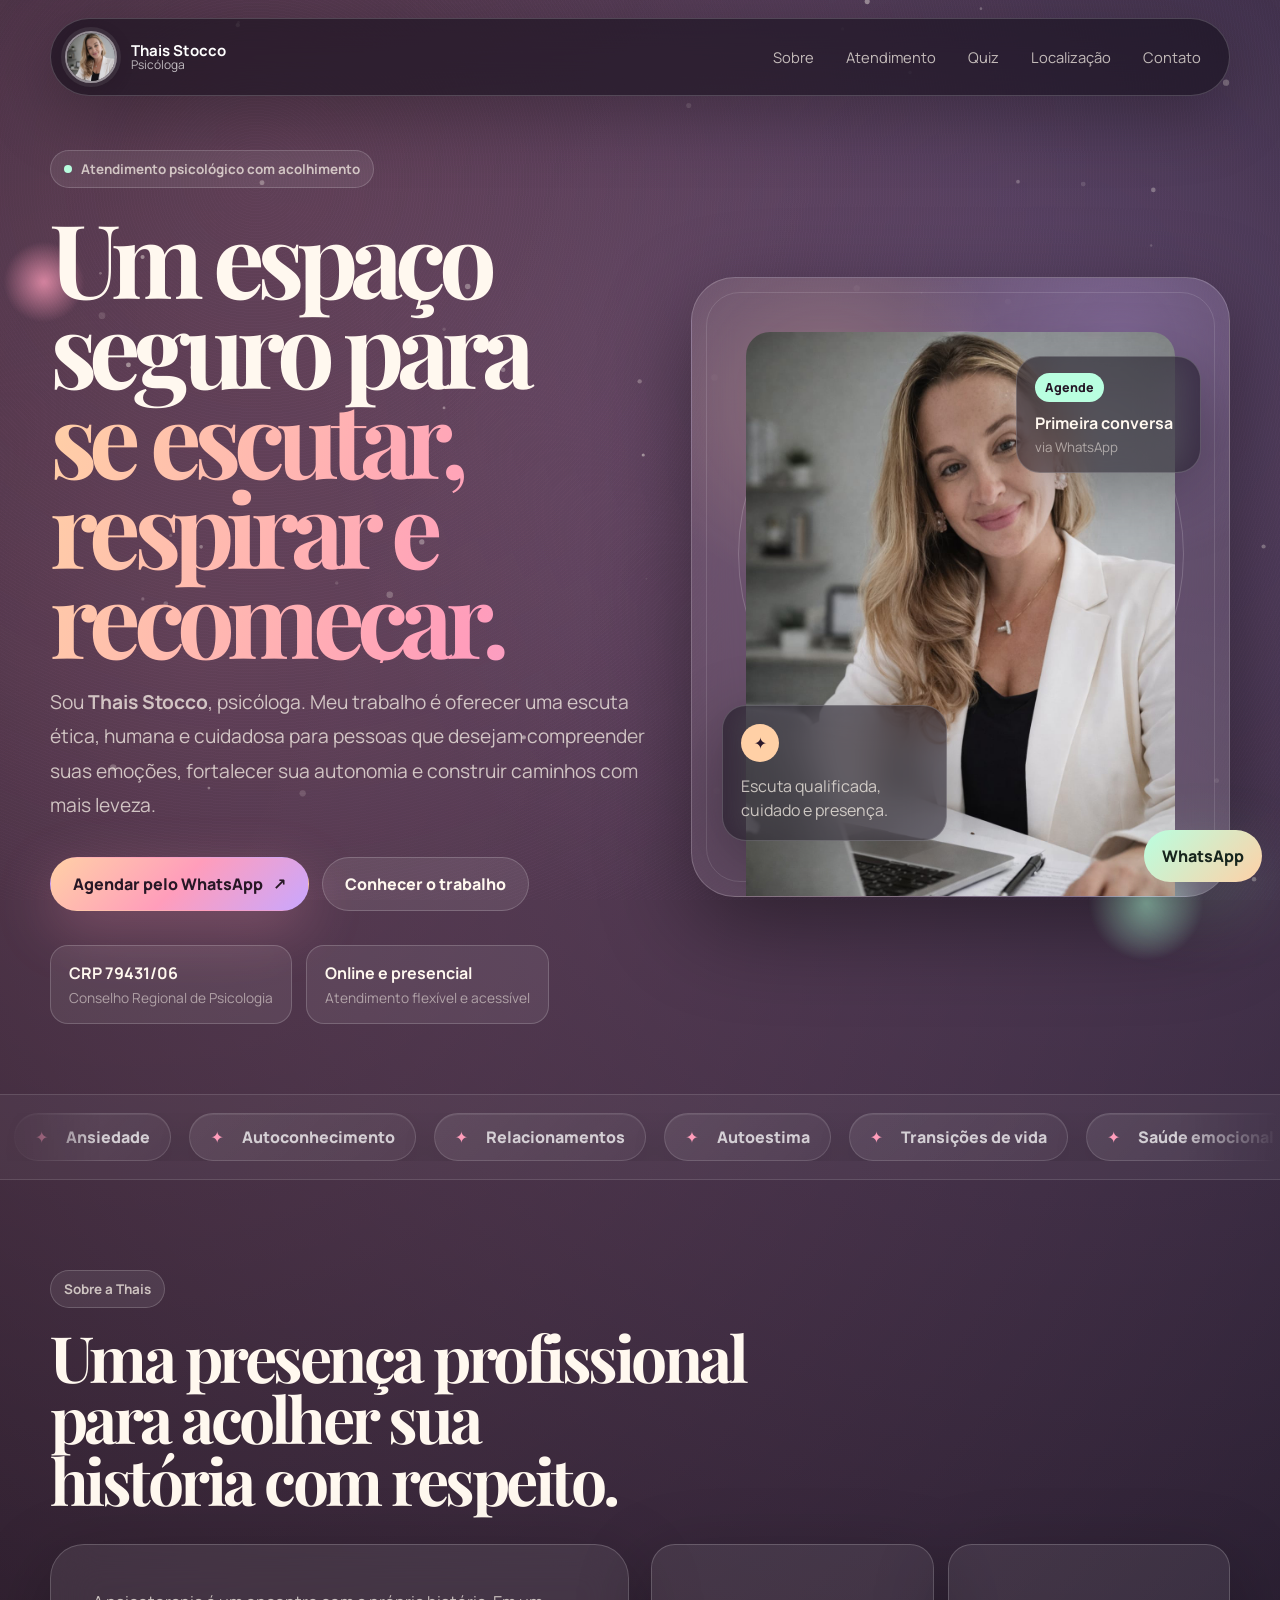
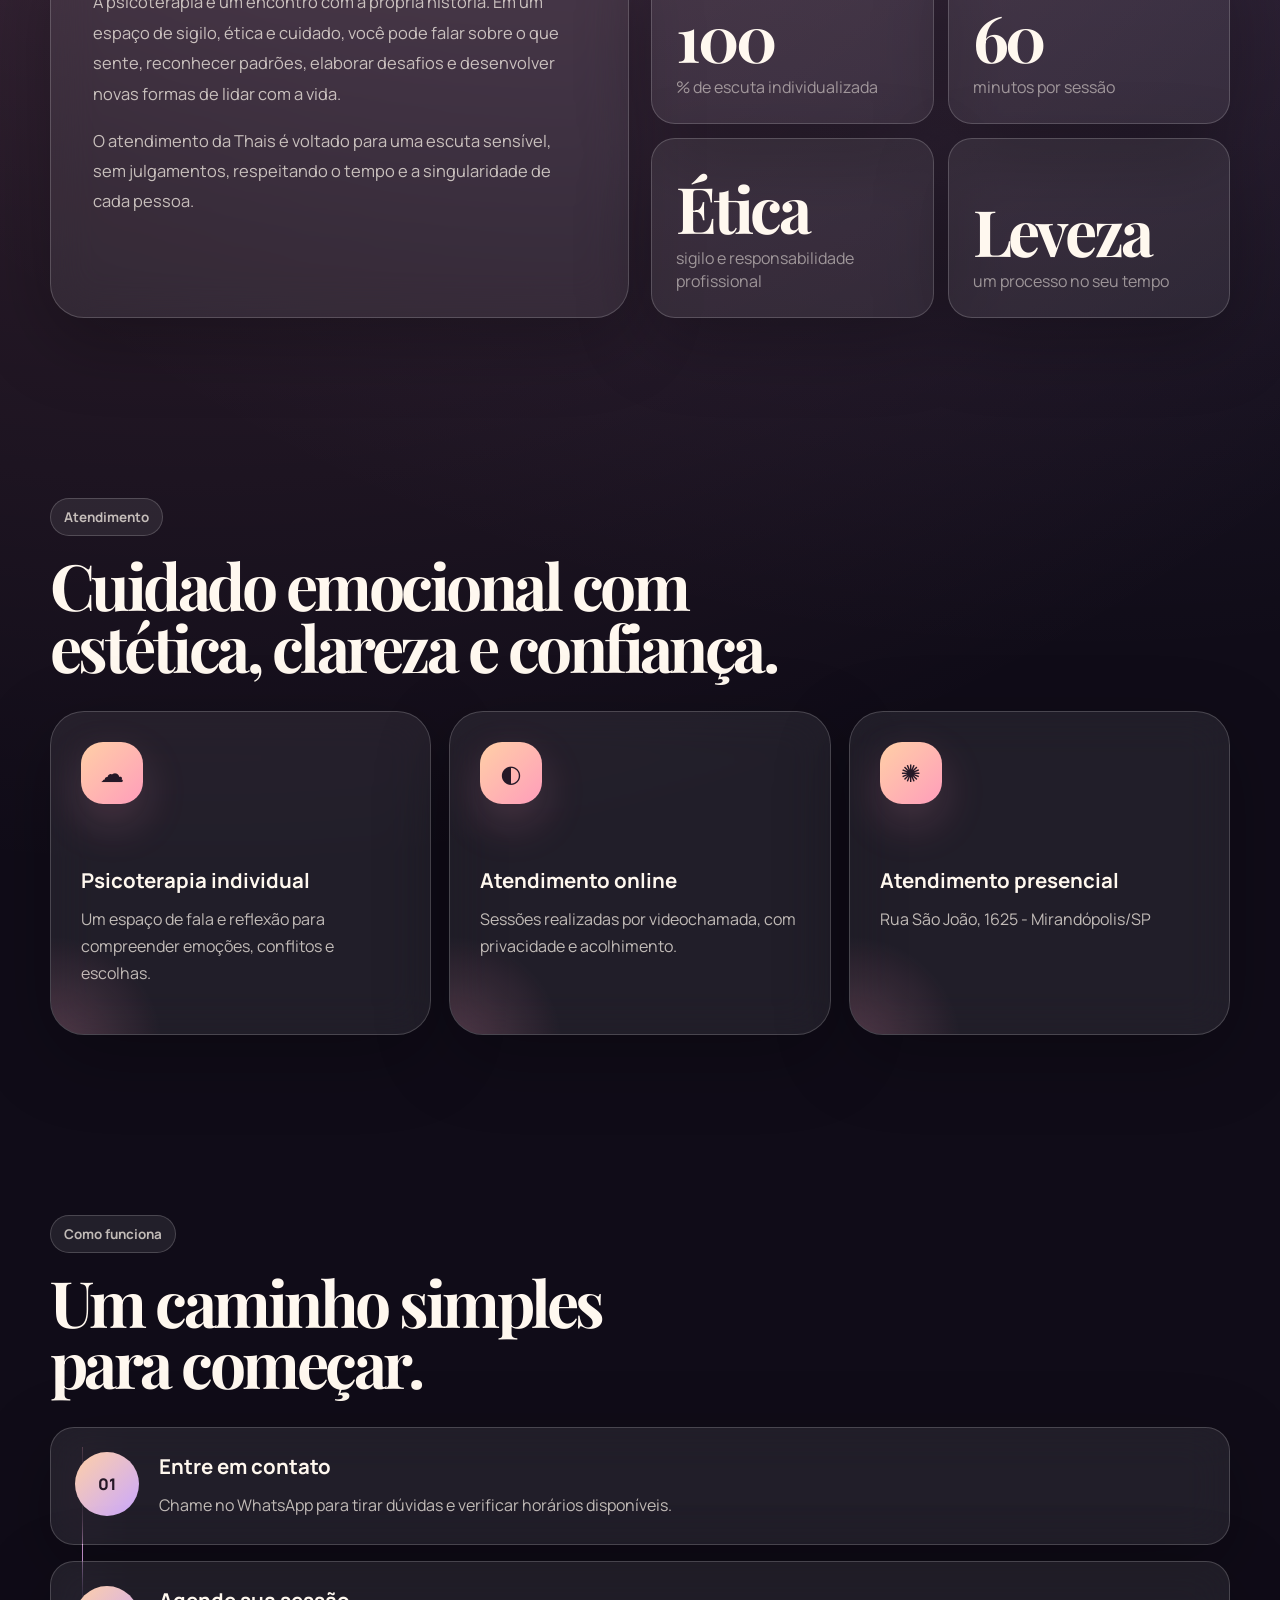
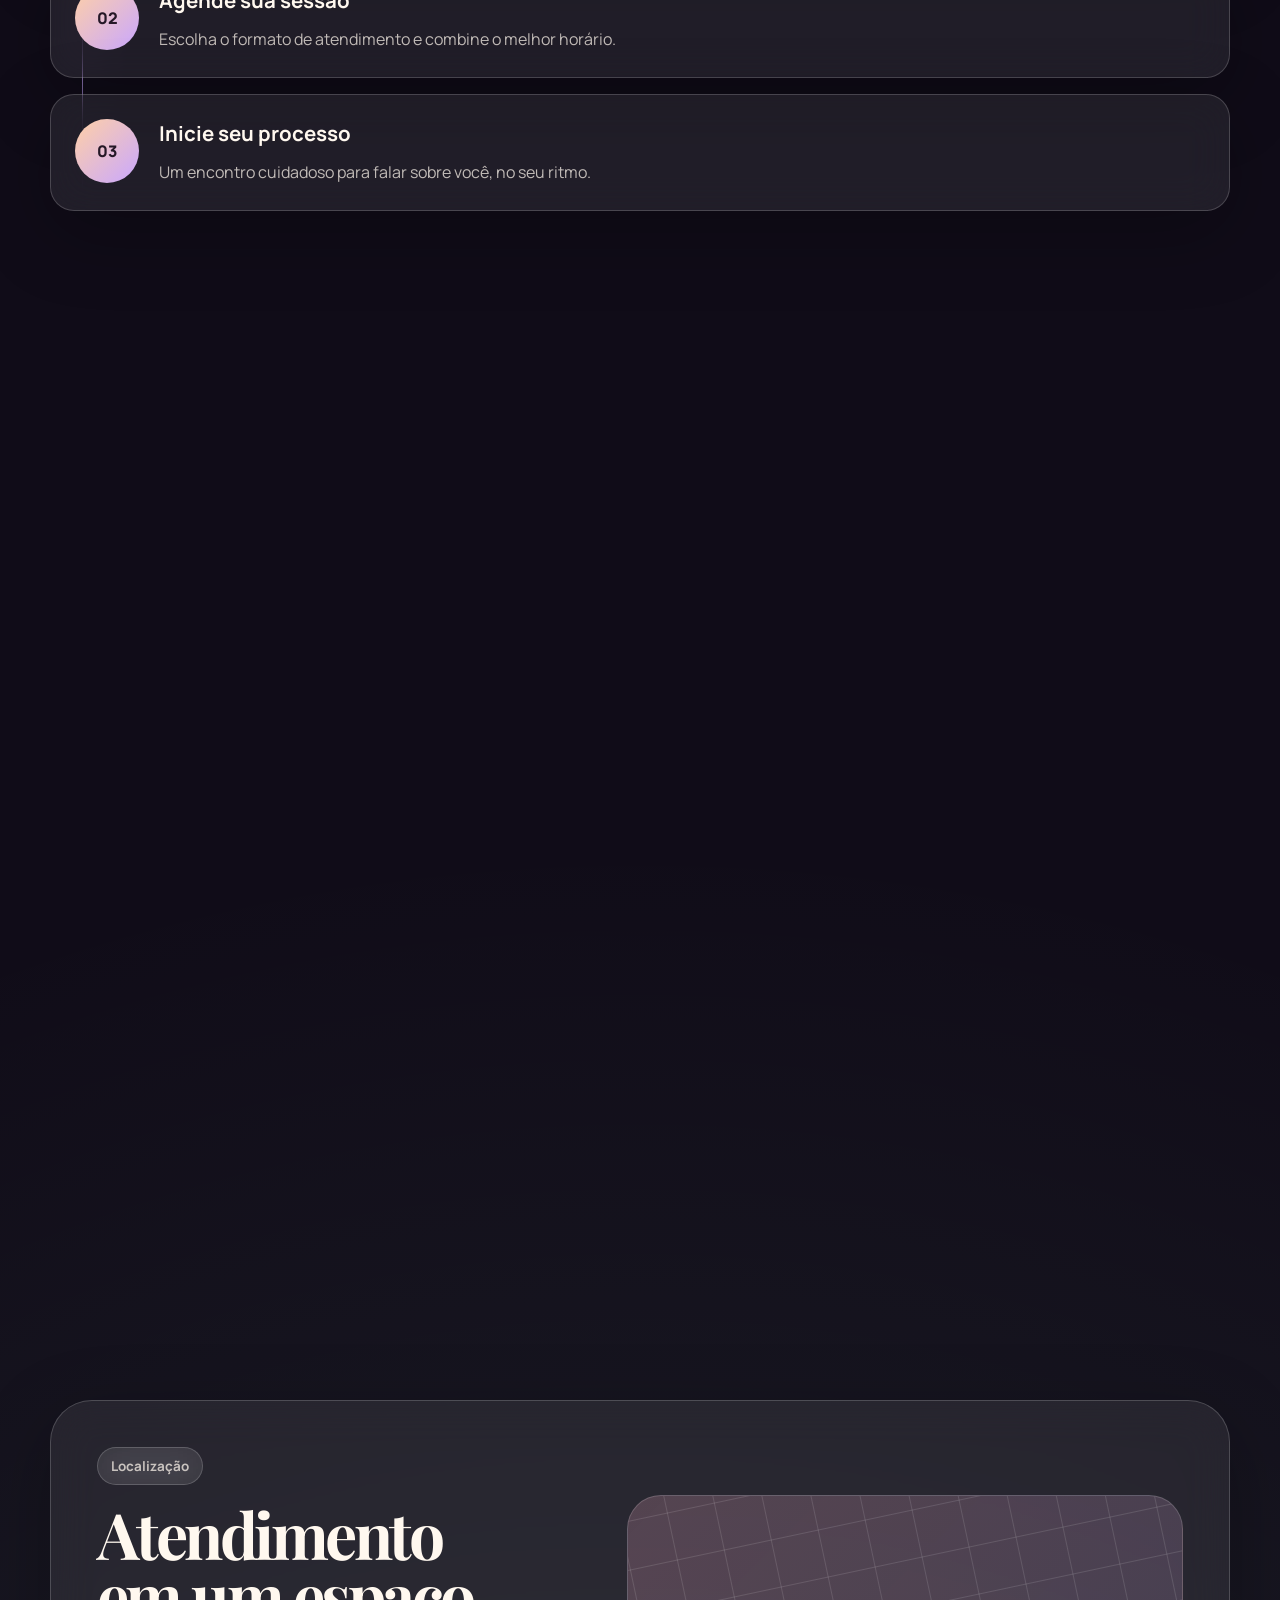
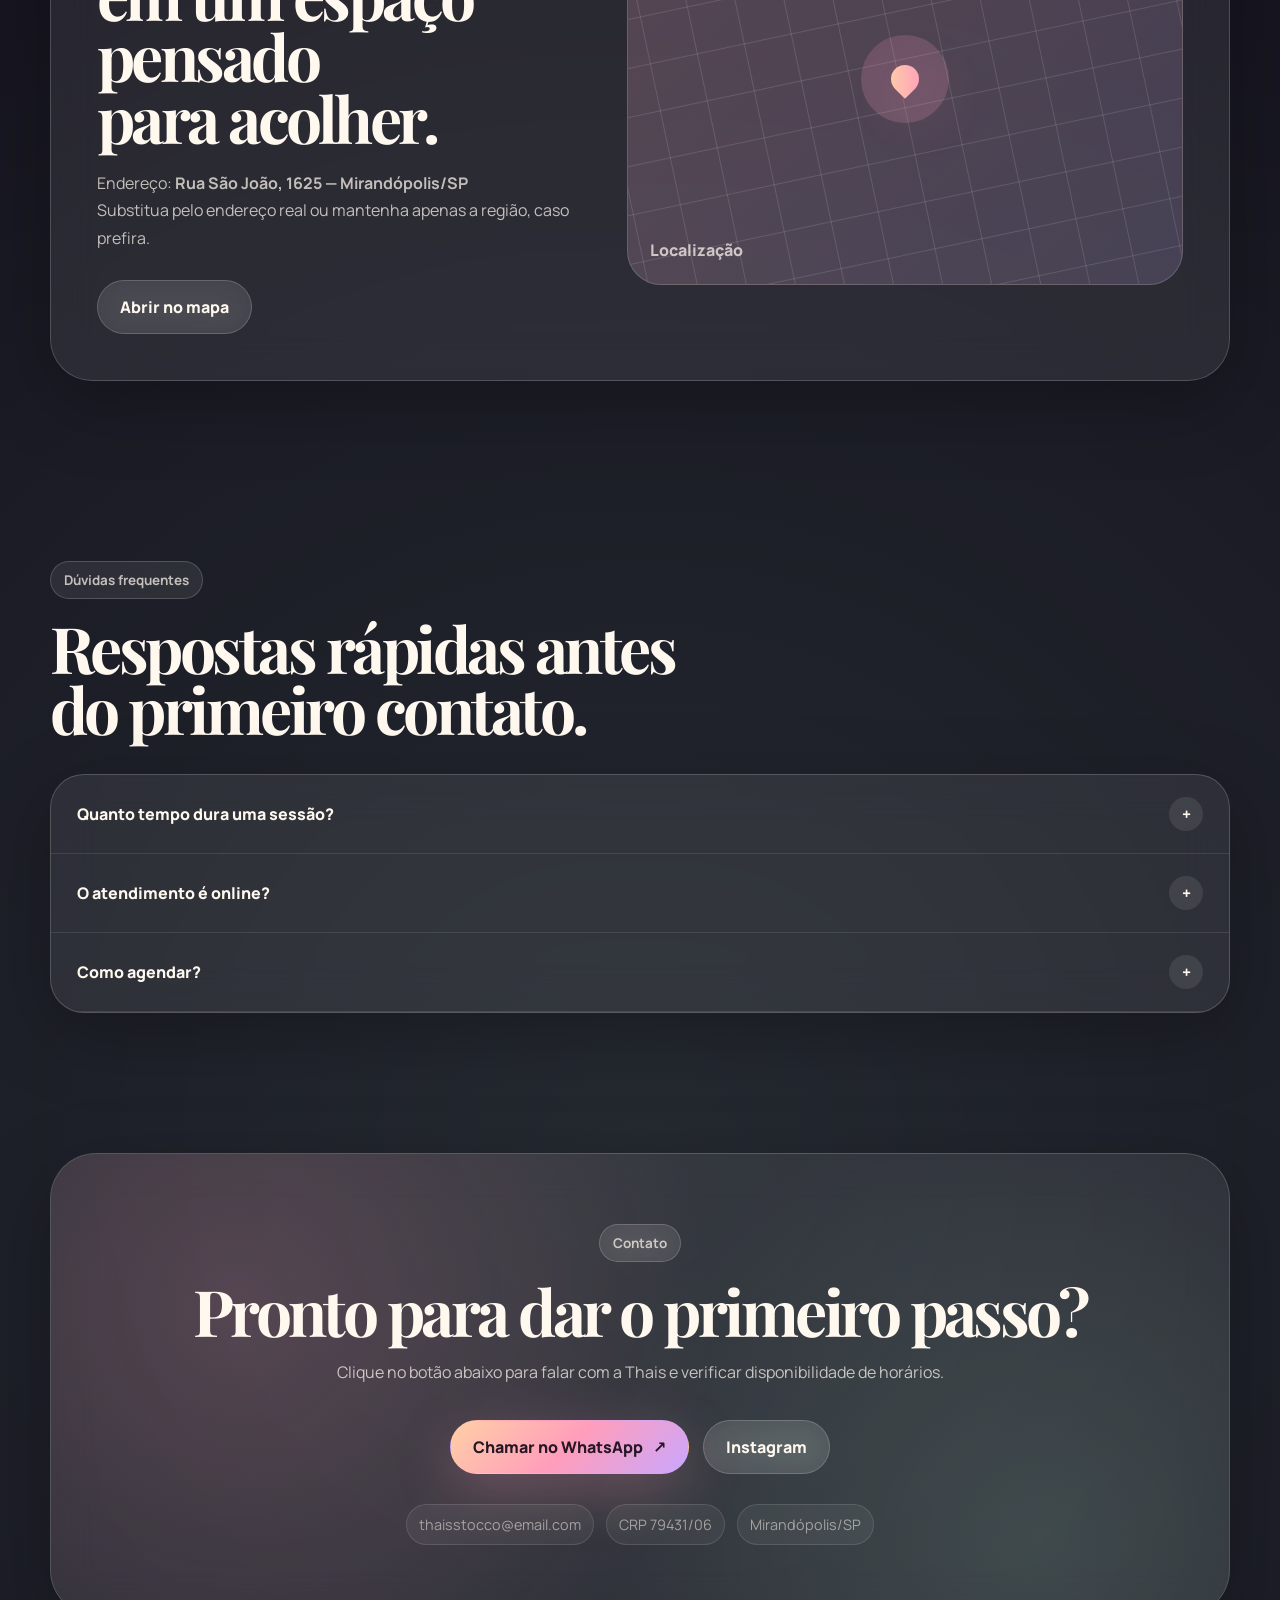
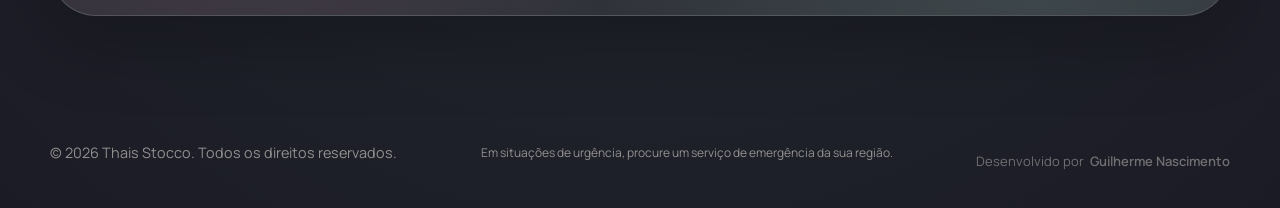
==== commit 6debcdbe: "Quiz adicionado" ====
--- a/index.html
+++ b/index.html
@@ -43,6 +43,7 @@
     <nav class="nav-links" aria-label="Menu principal">
       <a href="#sobre">Sobre</a>
       <a href="#atendimento">Atendimento</a>
+      <a href="#quiz">Quiz</a>
       <a href="#localizacao">Localização</a>
       <a href="#contato">Contato</a>
     </nav>
@@ -114,27 +115,28 @@
 
 <section class="section marquee-section" aria-label="Temas de atendimento">
   <div class="marquee">
-    <div class="marquee-track" aria-hidden="true">
-      <span>Ansiedade</span>
-      <span>Autoconhecimento</span>
-      <span>Relacionamentos</span>
-      <span>Autoestima</span>
-      <span>Transições de vida</span>
-      <span>Saúde emocional</span>
-
-      <span>Ansiedade</span>
-      <span>Autoconhecimento</span>
-      <span>Relacionamentos</span>
-      <span>Autoestima</span>
-      <span>Transições de vida</span>
-      <span>Saúde emocional</span>
-
-      <span>Ansiedade</span>
-      <span>Autoconhecimento</span>
-      <span>Relacionamentos</span>
-      <span>Autoestima</span>
-      <span>Transições de vida</span>
-      <span>Saúde emocional</span>
+    <div class="marquee-track">
+      <div class="marquee-group">
+        <span>Ansiedade</span>
+        <span>Autoconhecimento</span>
+        <span>Relacionamentos</span>
+        <span>Autoestima</span>
+        <span>Transições de vida</span>
+        <span>Saúde emocional</span>
+        <span>Escuta acolhedora</span>
+        <span>Processo terapêutico</span>
+      </div>
+
+      <div class="marquee-group" aria-hidden="true">
+        <span>Ansiedade</span>
+        <span>Autoconhecimento</span>
+        <span>Relacionamentos</span>
+        <span>Autoestima</span>
+        <span>Transições de vida</span>
+        <span>Saúde emocional</span>
+        <span>Escuta acolhedora</span>
+        <span>Processo terapêutico</span>
+      </div>
     </div>
   </div>
 </section>
@@ -236,6 +238,64 @@
         </div>
       </div>
     </section>
+
+<section class="section quiz-section" id="quiz">
+  <div class="section-heading reveal">
+    <span class="section-kicker">Quiz rápido</span>
+    <h2>Descubra como iniciar esse cuidado com mais clareza.</h2><br>
+    <p>
+      Este quiz não é diagnóstico. Ele serve apenas para te ajudar a organizar o que você busca
+      e enviar uma mensagem mais completa pelo WhatsApp.
+    </p>
+  </div>
+
+  <div class="quiz-card reveal" aria-live="polite">
+    <div class="quiz-topbar">
+      <span data-quiz-step-label>Etapa 1 de 5</span>
+      <div class="quiz-progressbar" aria-hidden="true">
+        <i data-quiz-bar></i>
+      </div>
+    </div>
+
+    <div class="quiz-question" data-quiz-question>
+      <p class="quiz-overline">Escolha uma opção</p>
+      <h3></h3>
+      <div class="quiz-options" data-quiz-options></div>
+    </div>
+
+    <div class="quiz-actions" data-quiz-actions>
+      <button class="quiz-back" type="button" data-quiz-back>Voltar</button>
+      <button class="quiz-next" type="button" data-quiz-next disabled>Continuar</button>
+    </div>
+
+    <div class="quiz-result" data-quiz-result hidden>
+      <span class="quiz-result-badge">Pronto</span>
+      <h3>Seu primeiro contato já pode ser mais claro.</h3>
+      <p>
+        Com base nas suas respostas, montamos uma mensagem pronta para você enviar à Thais.
+      </p>
+
+      <div class="quiz-summary" data-quiz-summary></div>
+
+      <div class="quiz-result-actions">
+        <a 
+          class="btn btn-primary magnetic" 
+          data-quiz-whatsapp 
+          href="https://wa.me/5518991692290" 
+          target="_blank" 
+          rel="noopener"
+        >
+          Enviar pelo WhatsApp
+          <span>↗</span>
+        </a>
+
+        <button class="btn btn-secondary" type="button" data-quiz-restart>
+          Refazer quiz
+        </button>
+      </div>
+    </div>
+  </div>
+</section>
 
     <section class="section location" id="localizacao">
       <div class="location-card reveal">
--- a/styles.css
+++ b/styles.css
@@ -1335,6 +1335,20 @@
     transition-duration: 0.001ms !important;
   }
 
+  /* Mantém o carrossel ativo mesmo se algum CSS global tentar cortar animações */
+.marquee-track {
+  animation-name: marqueeMoveFixed !important;
+  animation-duration: 18s !important;
+  animation-timing-function: linear !important;
+  animation-iteration-count: infinite !important;
+}
+
+@media (max-width: 760px) {
+  .marquee-track {
+    animation-duration: 14s !important;
+  }
+}
+
   .cursor-glow {
     display: none;
   }
@@ -1443,4 +1457,493 @@
   opacity:1;
 
   transform:translateY(-2px);
+}
+
+/* Quiz rápido — perguntas, progresso, resultado e WhatsApp personalizado */
+
+.quiz-section .section-heading p {
+  max-width: 720px;
+  margin-top: -10px;
+  color: var(--muted);
+  line-height: 1.65;
+}
+
+.quiz-card {
+  position: relative;
+  overflow: hidden;
+  padding: clamp(22px, 5vw, 48px);
+  border: 1px solid var(--stroke);
+  border-radius: var(--radius-xl);
+  background:
+    radial-gradient(circle at 12% 12%, rgba(255, 157, 187, 0.16), transparent 30%),
+    radial-gradient(circle at 88% 80%, rgba(185, 255, 224, 0.13), transparent 32%),
+    linear-gradient(145deg, rgba(255, 255, 255, 0.12), rgba(255, 255, 255, 0.045)),
+    rgba(255, 255, 255, 0.055);
+  box-shadow: var(--shadow);
+}
+
+.quiz-card::before {
+  content: "";
+  position: absolute;
+  inset: 0;
+  background: linear-gradient(
+    110deg,
+    transparent 0 35%,
+    rgba(255, 255, 255, 0.06) 48%,
+    transparent 62% 100%
+  );
+  transform: translateX(-70%);
+  animation: quizSheen 7s ease-in-out infinite;
+  pointer-events: none;
+}
+
+.quiz-card > * {
+  position: relative;
+  z-index: 1;
+}
+
+.quiz-topbar {
+  display: grid;
+  grid-template-columns: auto 1fr;
+  gap: 18px;
+  align-items: center;
+  margin-bottom: 30px;
+}
+
+.quiz-topbar > span {
+  color: rgba(255, 248, 239, 0.72);
+  font-weight: 850;
+}
+
+.quiz-progressbar {
+  overflow: hidden;
+  height: 9px;
+  border-radius: 999px;
+  background: rgba(255, 255, 255, 0.1);
+}
+
+.quiz-progressbar i {
+  display: block;
+  width: 20%;
+  height: 100%;
+  border-radius: inherit;
+  background: linear-gradient(90deg, var(--mint), var(--peach), var(--rose));
+  transition: width 0.35s cubic-bezier(0.22, 1, 0.36, 1);
+}
+
+.quiz-overline {
+  margin-bottom: 10px;
+  color: rgba(185, 255, 224, 0.82);
+  font-size: 0.88rem;
+  font-weight: 900;
+  text-transform: uppercase;
+  letter-spacing: 0.08em;
+}
+
+.quiz-question h3,
+.quiz-result h3 {
+  max-width: 840px;
+  margin-bottom: 24px;
+  font-family: "Playfair Display", Georgia, serif;
+  font-size: clamp(2.1rem, 4.7vw, 4.2rem);
+  line-height: 0.98;
+  letter-spacing: -0.055em;
+}
+
+.quiz-options {
+  display: grid;
+  grid-template-columns: repeat(2, minmax(0, 1fr));
+  gap: 12px;
+}
+
+.quiz-option {
+  display: flex;
+  gap: 12px;
+  align-items: center;
+  min-height: 68px;
+  padding: 16px 18px;
+  border: 1px solid rgba(255, 255, 255, 0.13);
+  border-radius: 24px;
+  color: var(--text);
+  background: rgba(255, 255, 255, 0.055);
+  text-align: left;
+  font: inherit;
+  font-weight: 760;
+  cursor: pointer;
+  transition:
+    transform 0.24s ease,
+    border-color 0.24s ease,
+    background 0.24s ease,
+    color 0.24s ease;
+}
+
+.quiz-option::before {
+  content: "";
+  flex: 0 0 auto;
+  width: 14px;
+  height: 14px;
+  border-radius: 999px;
+  border: 2px solid rgba(255, 255, 255, 0.36);
+  box-shadow: inset 0 0 0 4px transparent;
+}
+
+.quiz-option:hover,
+.quiz-option.is-selected {
+  transform: translateY(-3px);
+  border-color: rgba(185, 255, 224, 0.5);
+  color: #17251d;
+  background: linear-gradient(135deg, var(--mint), var(--peach));
+}
+
+.quiz-option:hover::before,
+.quiz-option.is-selected::before {
+  border-color: #17251d;
+  background: #17251d;
+  box-shadow: inset 0 0 0 4px rgba(185, 255, 224, 0.92);
+}
+
+.quiz-actions,
+.quiz-result-actions {
+  display: flex;
+  flex-wrap: wrap;
+  gap: 12px;
+  margin-top: 26px;
+}
+
+.quiz-back,
+.quiz-next {
+  min-height: 56px;
+  padding: 0 22px;
+  border: 1px solid rgba(255, 255, 255, 0.14);
+  border-radius: 999px;
+  color: var(--text);
+  background: rgba(255, 255, 255, 0.07);
+  font: inherit;
+  font-weight: 850;
+  cursor: pointer;
+  transition:
+    transform 0.24s ease,
+    opacity 0.24s ease,
+    background 0.24s ease;
+}
+
+.quiz-next {
+  color: #17251d;
+  border-color: transparent;
+  background: linear-gradient(135deg, var(--mint), var(--peach));
+}
+
+.quiz-back:disabled,
+.quiz-next:disabled {
+  opacity: 0.42;
+  cursor: not-allowed;
+}
+
+.quiz-back:not(:disabled):hover,
+.quiz-next:not(:disabled):hover {
+  transform: translateY(-2px);
+}
+
+.quiz-result[hidden] {
+  display: none;
+}
+
+.quiz-result-badge {
+  display: inline-flex;
+  margin-bottom: 14px;
+  padding: 8px 12px;
+  border-radius: 999px;
+  color: #17251d;
+  background: linear-gradient(135deg, var(--mint), var(--peach));
+  font-weight: 900;
+}
+
+.quiz-summary {
+  display: grid;
+  gap: 10px;
+  max-width: 860px;
+  margin-top: 18px;
+}
+
+.quiz-summary p {
+  margin: 0;
+  padding: 14px 16px;
+  border: 1px solid rgba(255, 255, 255, 0.11);
+  border-radius: 18px;
+  color: var(--muted);
+  background: rgba(255, 255, 255, 0.055);
+}
+
+.quiz-summary strong {
+  color: var(--text);
+}
+
+@keyframes quizSheen {
+  0%,
+  58% {
+    transform: translateX(-70%);
+  }
+
+  78%,
+  100% {
+    transform: translateX(70%);
+  }
+}
+
+@media (max-width: 760px) {
+  .quiz-card {
+    border-radius: 32px;
+    padding: 20px;
+  }
+
+  .quiz-topbar {
+    grid-template-columns: 1fr;
+    gap: 10px;
+    margin-bottom: 24px;
+  }
+
+  .quiz-question h3,
+  .quiz-result h3 {
+    font-size: clamp(2.1rem, 12vw, 3.15rem);
+  }
+
+  .quiz-options {
+    grid-template-columns: 1fr;
+  }
+
+  .quiz-option {
+    min-height: 62px;
+    border-radius: 20px;
+    padding: 14px 15px;
+  }
+
+  .quiz-actions,
+  .quiz-result-actions {
+    display: grid;
+  }
+
+  .quiz-back,
+  .quiz-next,
+  .quiz-result-actions .btn {
+    width: 100%;
+  }
+}
+
+@media (prefers-reduced-motion: reduce) {
+  .quiz-card::before {
+    animation: none !important;
+  }
+}
+
+/* Carrossel infinito dos temas de atendimento */
+
+.marquee-section {
+  overflow: hidden;
+}
+
+.marquee,
+.topic-carousel {
+  width: 100%;
+  overflow: hidden;
+  mask-image: linear-gradient(
+    90deg,
+    transparent,
+    #000 8%,
+    #000 92%,
+    transparent
+  );
+  -webkit-mask-image: linear-gradient(
+    90deg,
+    transparent,
+    #000 8%,
+    #000 92%,
+    transparent
+  );
+}
+
+.marquee-track,
+.topic-carousel-track {
+  display: flex;
+  width: max-content;
+  gap: 14px;
+  padding-inline: 14px;
+  animation: temasCarrossel 28s linear infinite;
+  will-change: transform;
+}
+
+.marquee-track span,
+.topic-carousel span,
+.topic-carousel-group span {
+  display: inline-flex;
+  align-items: center;
+  justify-content: center;
+  min-height: 44px;
+  padding: 11px 20px;
+  border: 1px solid rgba(255, 255, 255, 0.13);
+  border-radius: 999px;
+  color: rgba(255, 255, 255, 0.72);
+  background: linear-gradient(
+    135deg,
+    rgba(255, 255, 255, 0.08),
+    rgba(255, 255, 255, 0.035)
+  );
+  box-shadow:
+    inset 0 1px 0 rgba(255, 255, 255, 0.08),
+    0 14px 36px rgba(0, 0, 0, 0.14);
+  white-space: nowrap;
+  font-weight: 800;
+  backdrop-filter: blur(14px);
+}
+
+.marquee-track span::before,
+.topic-carousel span::before,
+.topic-carousel-group span::before {
+  content: "✦";
+  margin-right: 10px;
+  color: var(--rose);
+}
+
+.marquee:hover .marquee-track,
+.topic-carousel:hover .topic-carousel-track {
+  animation-play-state: paused;
+}
+
+@keyframes temasCarrossel {
+  from {
+    transform: translate3d(0, 0, 0);
+  }
+
+  to {
+    transform: translate3d(-50%, 0, 0);
+  }
+}
+
+@media (max-width: 760px) {
+  .marquee-track,
+  .topic-carousel-track {
+    gap: 12px;
+    padding-inline: 12px;
+    animation-duration: 22s;
+  }
+
+  .marquee-track span,
+  .topic-carousel span,
+  .topic-carousel-group span {
+    min-height: 42px;
+    padding: 10px 16px;
+    font-size: 0.95rem;
+  }
+}
+
+/* CARROSSEL DE TEMAS — versão corrigida e forçada */
+
+.marquee-section {
+  width: 100% !important;
+  max-width: none !important;
+  padding: 18px 0 !important;
+  overflow: hidden !important;
+  border-block: 1px solid rgba(255, 255, 255, 0.12);
+  background: rgba(255, 255, 255, 0.045);
+}
+
+.marquee {
+  position: relative !important;
+  width: 100% !important;
+  overflow: hidden !important;
+  display: flex !important;
+  user-select: none;
+  mask-image: linear-gradient(
+    90deg,
+    transparent,
+    #000 8%,
+    #000 92%,
+    transparent
+  );
+  -webkit-mask-image: linear-gradient(
+    90deg,
+    transparent,
+    #000 8%,
+    #000 92%,
+    transparent
+  );
+}
+
+.marquee-track {
+  display: flex !important;
+  width: max-content !important;
+  min-width: max-content !important;
+  flex-shrink: 0 !important;
+  animation-name: marqueeMoveFixed !important;
+  animation-duration: 18s !important;
+  animation-timing-function: linear !important;
+  animation-iteration-count: infinite !important;
+  animation-play-state: running !important;
+  will-change: transform !important;
+}
+
+.marquee-group {
+  display: flex !important;
+  align-items: center !important;
+  flex-shrink: 0 !important;
+  gap: 18px !important;
+  padding-right: 18px !important;
+}
+
+.marquee span {
+  display: inline-flex !important;
+  align-items: center !important;
+  justify-content: center !important;
+  min-height: 46px;
+  padding: 12px 20px;
+  border: 1px solid rgba(255, 255, 255, 0.13);
+  border-radius: 999px;
+  color: rgba(255, 255, 255, 0.74);
+  background: linear-gradient(
+    135deg,
+    rgba(255, 255, 255, 0.08),
+    rgba(255, 255, 255, 0.035)
+  );
+  box-shadow:
+    inset 0 1px 0 rgba(255, 255, 255, 0.08),
+    0 14px 36px rgba(0, 0, 0, 0.14);
+  white-space: nowrap !important;
+  font-weight: 800;
+  backdrop-filter: blur(14px);
+}
+
+.marquee span::before {
+  content: "✦";
+  margin-right: 10px;
+  color: var(--rose);
+}
+
+@keyframes marqueeMoveFixed {
+  from {
+    transform: translate3d(0, 0, 0);
+  }
+
+  to {
+    transform: translate3d(-50%, 0, 0);
+  }
+}
+
+@media (max-width: 760px) {
+  .marquee-section {
+    padding: 14px 0 !important;
+  }
+
+  .marquee-track {
+    animation-duration: 14s !important;
+  }
+
+  .marquee-group {
+    gap: 12px !important;
+    padding-right: 12px !important;
+  }
+
+  .marquee span {
+    min-height: 42px;
+    padding: 10px 16px;
+    font-size: 0.95rem;
+  }
 }
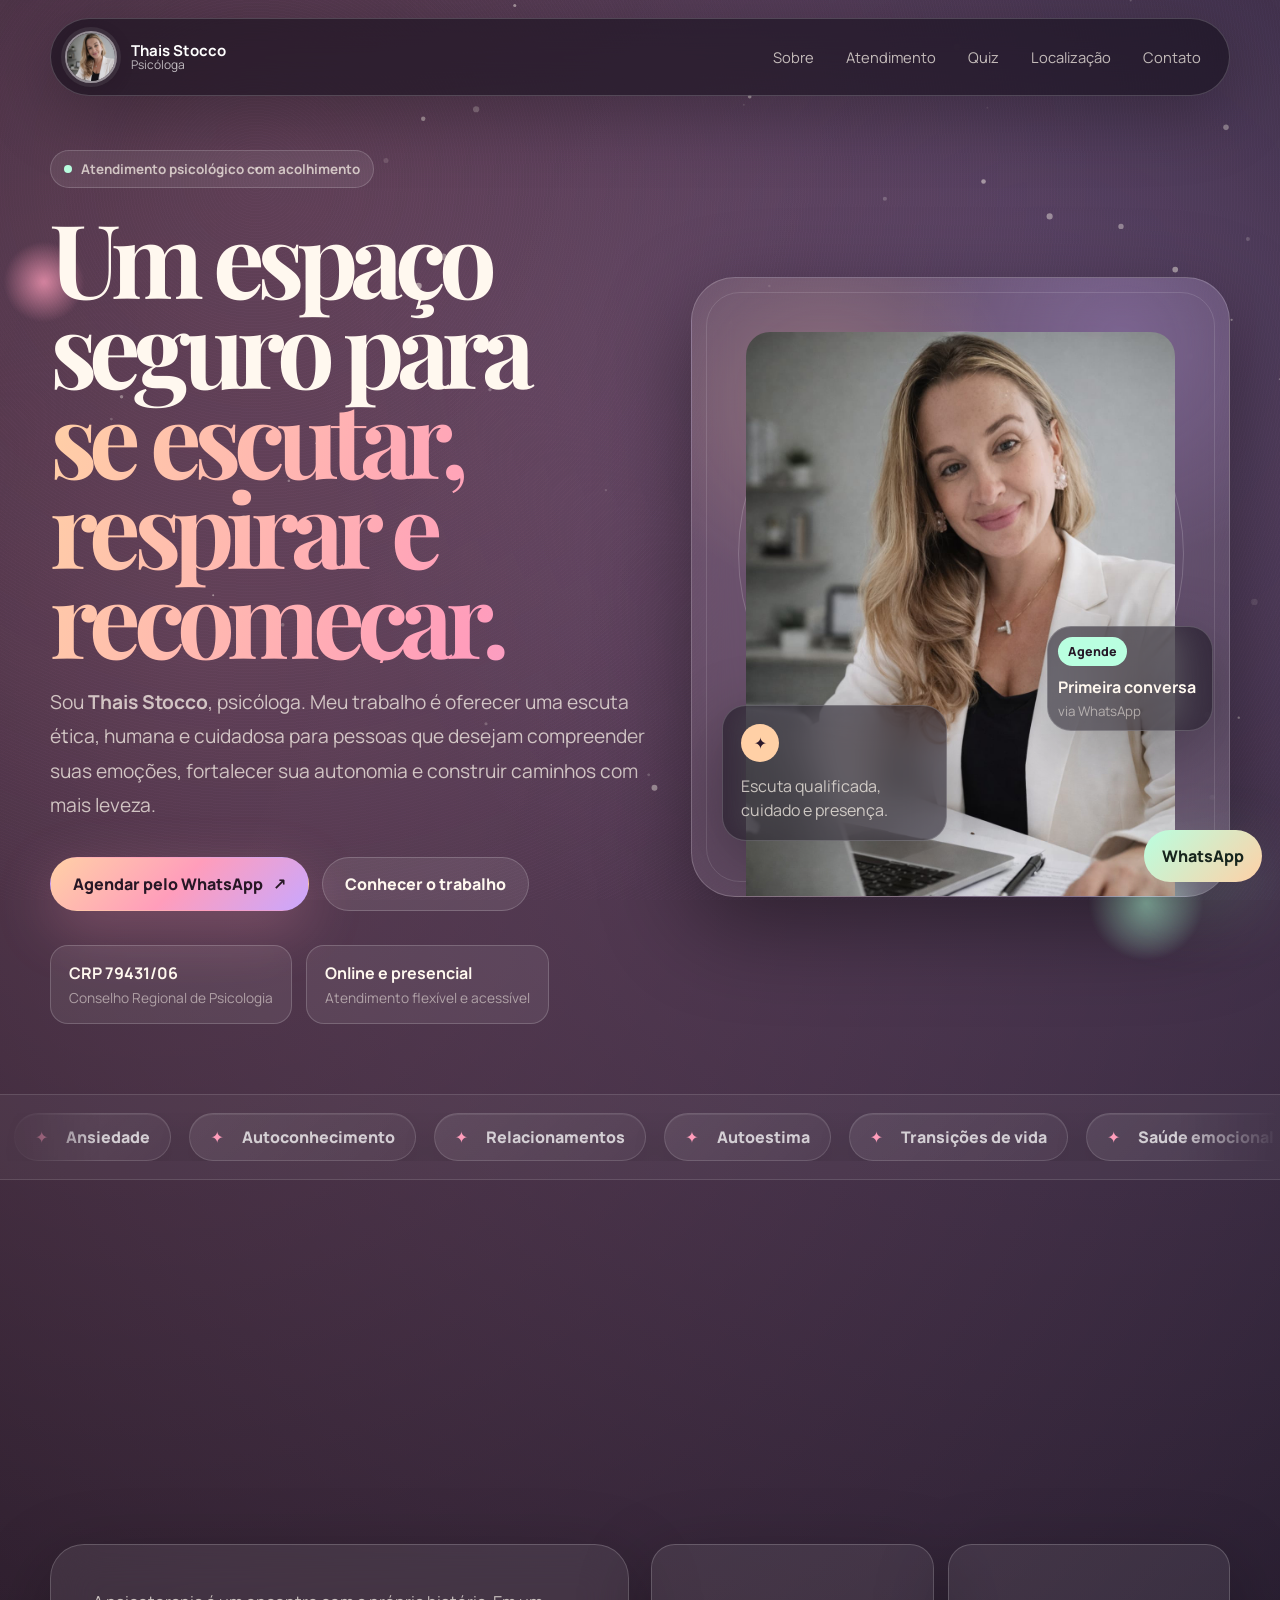
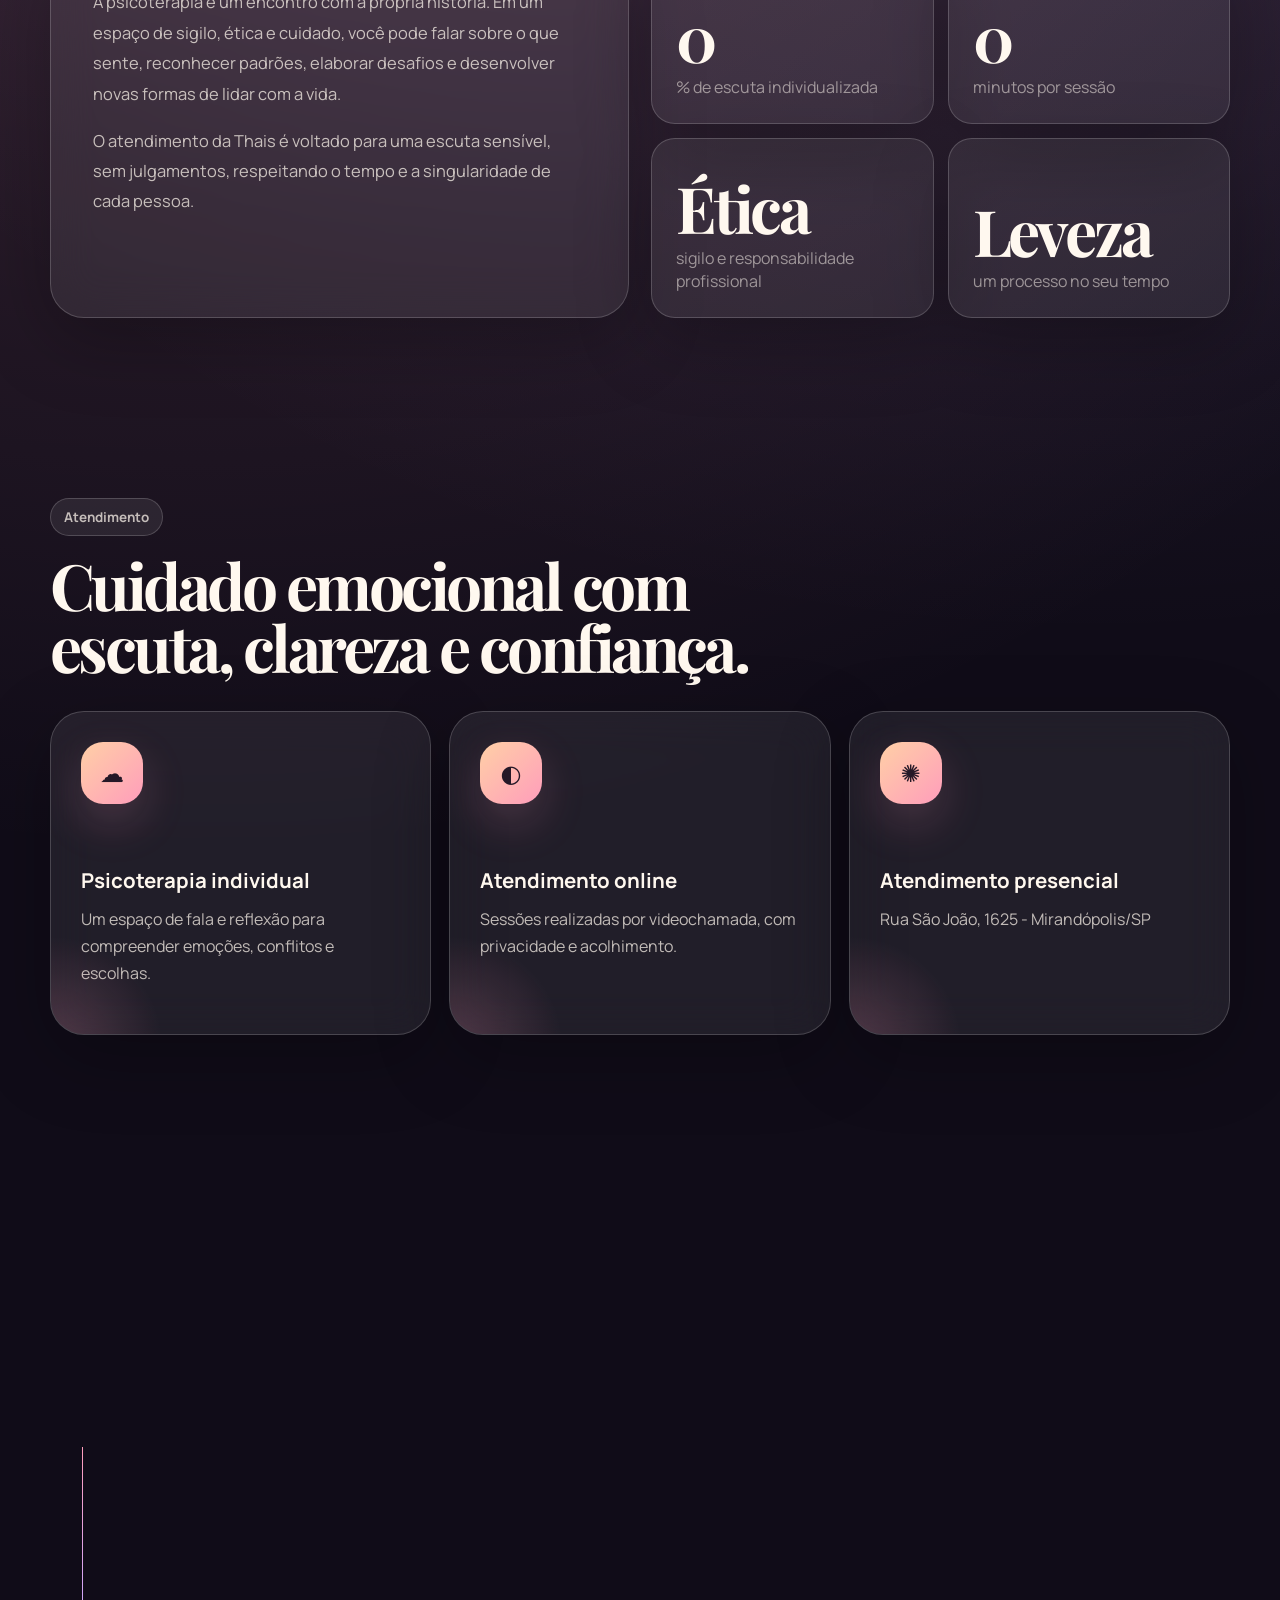
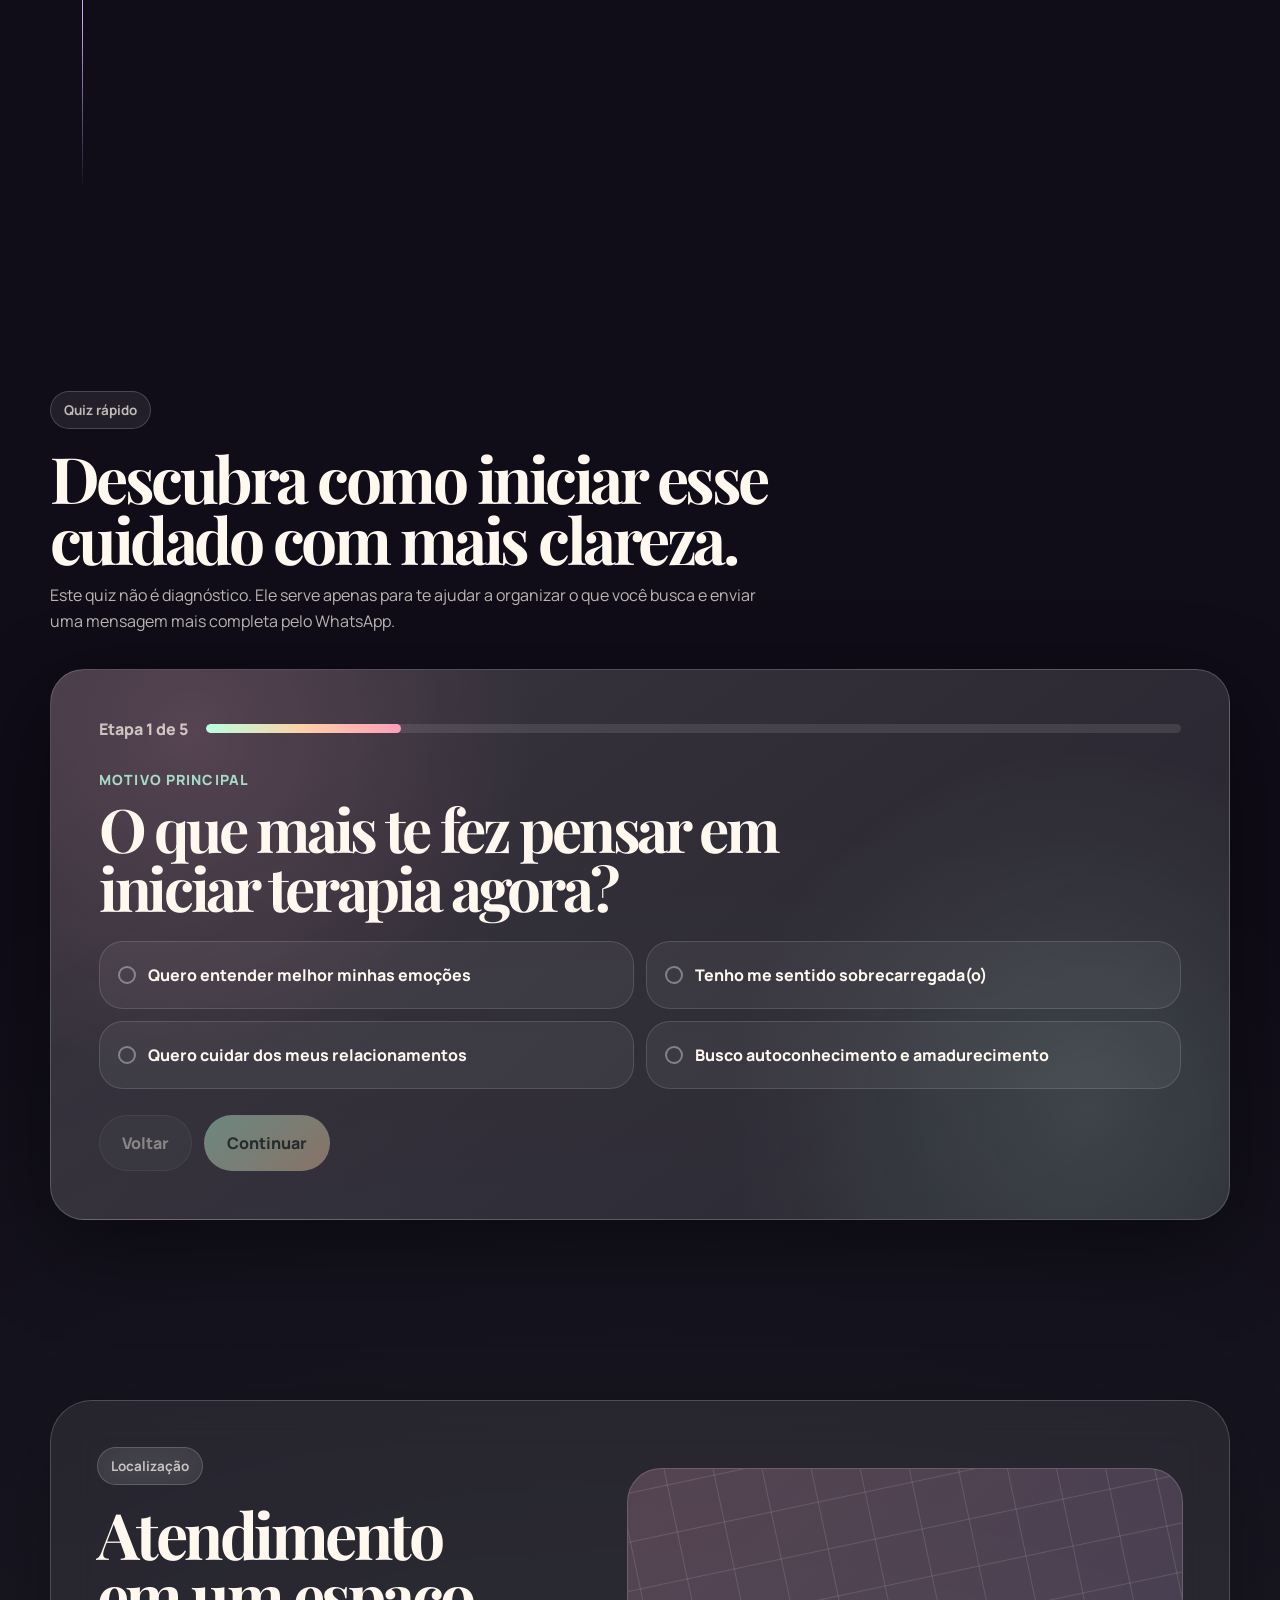
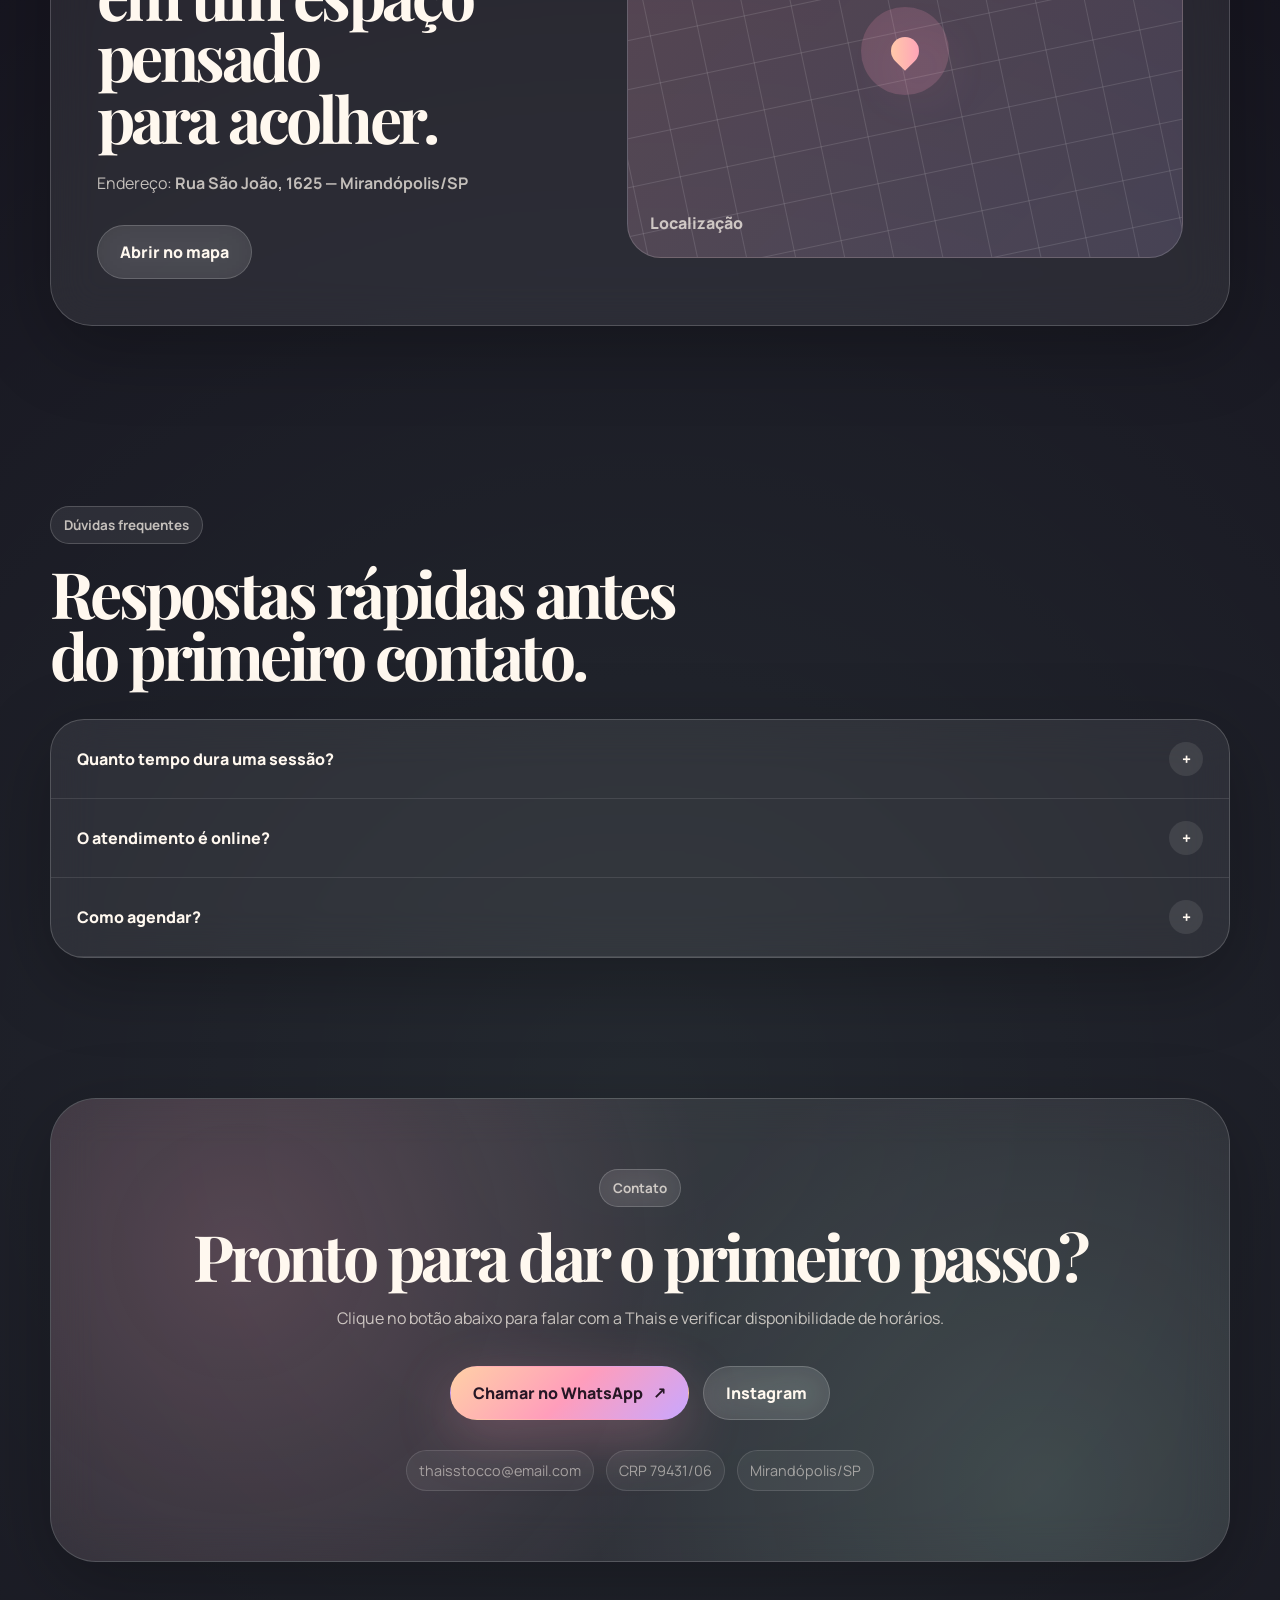
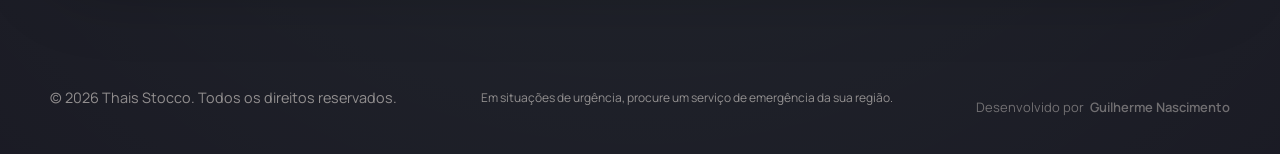
==== commit 74621049: "ajuste texto" ====
--- a/index.html
+++ b/index.html
@@ -184,7 +184,7 @@
     <section class="section services" id="atendimento">
       <div class="section-heading reveal">
         <span class="section-kicker">Atendimento</span>
-        <h2>Cuidado emocional com estética, clareza e confiança.</h2>
+        <h2>Cuidado emocional com escuta, clareza e confiança.</h2>
       </div>
 
       <div class="service-grid">
@@ -304,7 +304,7 @@
           <h2>Atendimento em um espaço pensado para acolher.</h2> <br>
           <p>
             Endereço: <strong>Rua São João, 1625 — Mirandópolis/SP</strong><br>
-            Substitua pelo endereço real ou mantenha apenas a região, caso prefira.
+           
           </p>
           <a class="btn btn-secondary magnetic" href="https://maps.app.goo.gl/RV4hfLyeGfgBNMPU7" target="_blank" rel="noopener">
             Abrir no mapa
--- a/styles.css
+++ b/styles.css
@@ -500,6 +500,7 @@
 }
 
 .mini-card {
+  padding: 10px;
   position: absolute;
   z-index: 2;
   border: 1px solid var(--stroke);
@@ -533,13 +534,12 @@
   color: var(--muted);
   line-height: 1.5;
 }
-
 .schedule-card {
-  right: 28px;
-  top: 78px;
-  padding: 16px 18px;
-  min-width: 185px;
-  animation: float 7s ease-in-out infinite -2s;
+  right: 16px;
+  top: auto;
+  bottom: 165px;
+  min-width: 166px;
+  max-width: 190px;
 }
 
 .schedule-card span {
@@ -1335,17 +1335,16 @@
     transition-duration: 0.001ms !important;
   }
 
-  /* Mantém o carrossel ativo mesmo se algum CSS global tentar cortar animações */
 .marquee-track {
   animation-name: marqueeMoveFixed !important;
-  animation-duration: 18s !important;
+  animation-duration: 38s !important;
   animation-timing-function: linear !important;
   animation-iteration-count: infinite !important;
 }
 
 @media (max-width: 760px) {
   .marquee-track {
-    animation-duration: 14s !important;
+    animation-duration: 34s !important;
   }
 }
 
@@ -1416,12 +1415,17 @@
 @media (max-width: 768px) {
 
   .schedule-card {
-    top: 20px !important;
-    right: -10px !important;
-
-    padding: 16px 18px !important;
+    top: auto !important;
+    right: 16px !important;
+    bottom: 165px !important;
+    left: auto !important;
+
+    padding: 14px 16px !important;
+    min-width: 158px !important;
+    max-width: 188px;
 
     transform: scale(0.92);
+    transform-origin: right center;
 
     backdrop-filter: blur(10px);
   }
@@ -1933,7 +1937,7 @@
   }
 
   .marquee-track {
-    animation-duration: 14s !important;
+    animation-duration: 34s !important;
   }
 
   .marquee-group {
@@ -1946,4 +1950,26 @@
     padding: 10px 16px;
     font-size: 0.95rem;
   }
+}
+
+a,
+button,
+[role="button"],
+input,
+textarea,
+select {
+  -webkit-tap-highlight-color: transparent;
+}
+
+a:focus,
+button:focus,
+[role="button"]:focus {
+  outline: none;
+}
+
+a:focus-visible,
+button:focus-visible,
+[role="button"]:focus-visible {
+  outline: 2px solid rgba(185, 255, 224, 0.8);
+  outline-offset: 4px;
 }
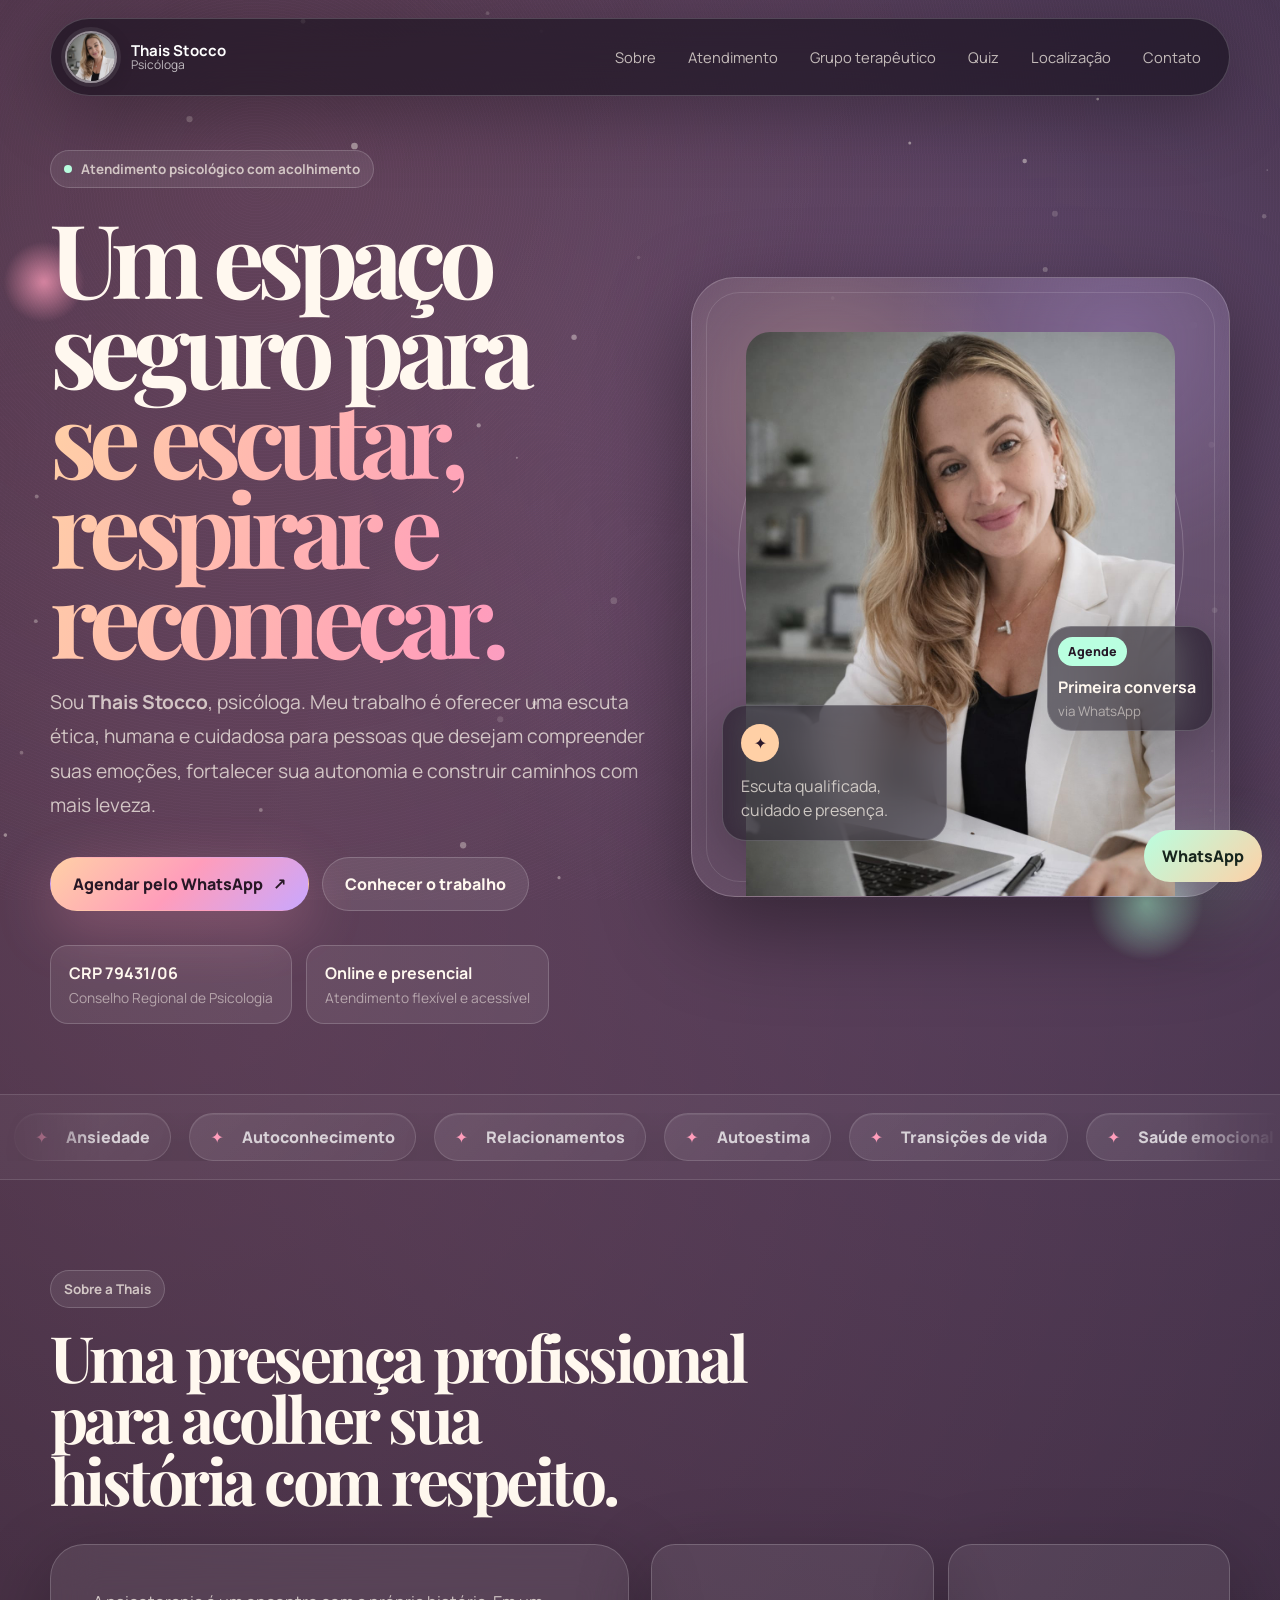
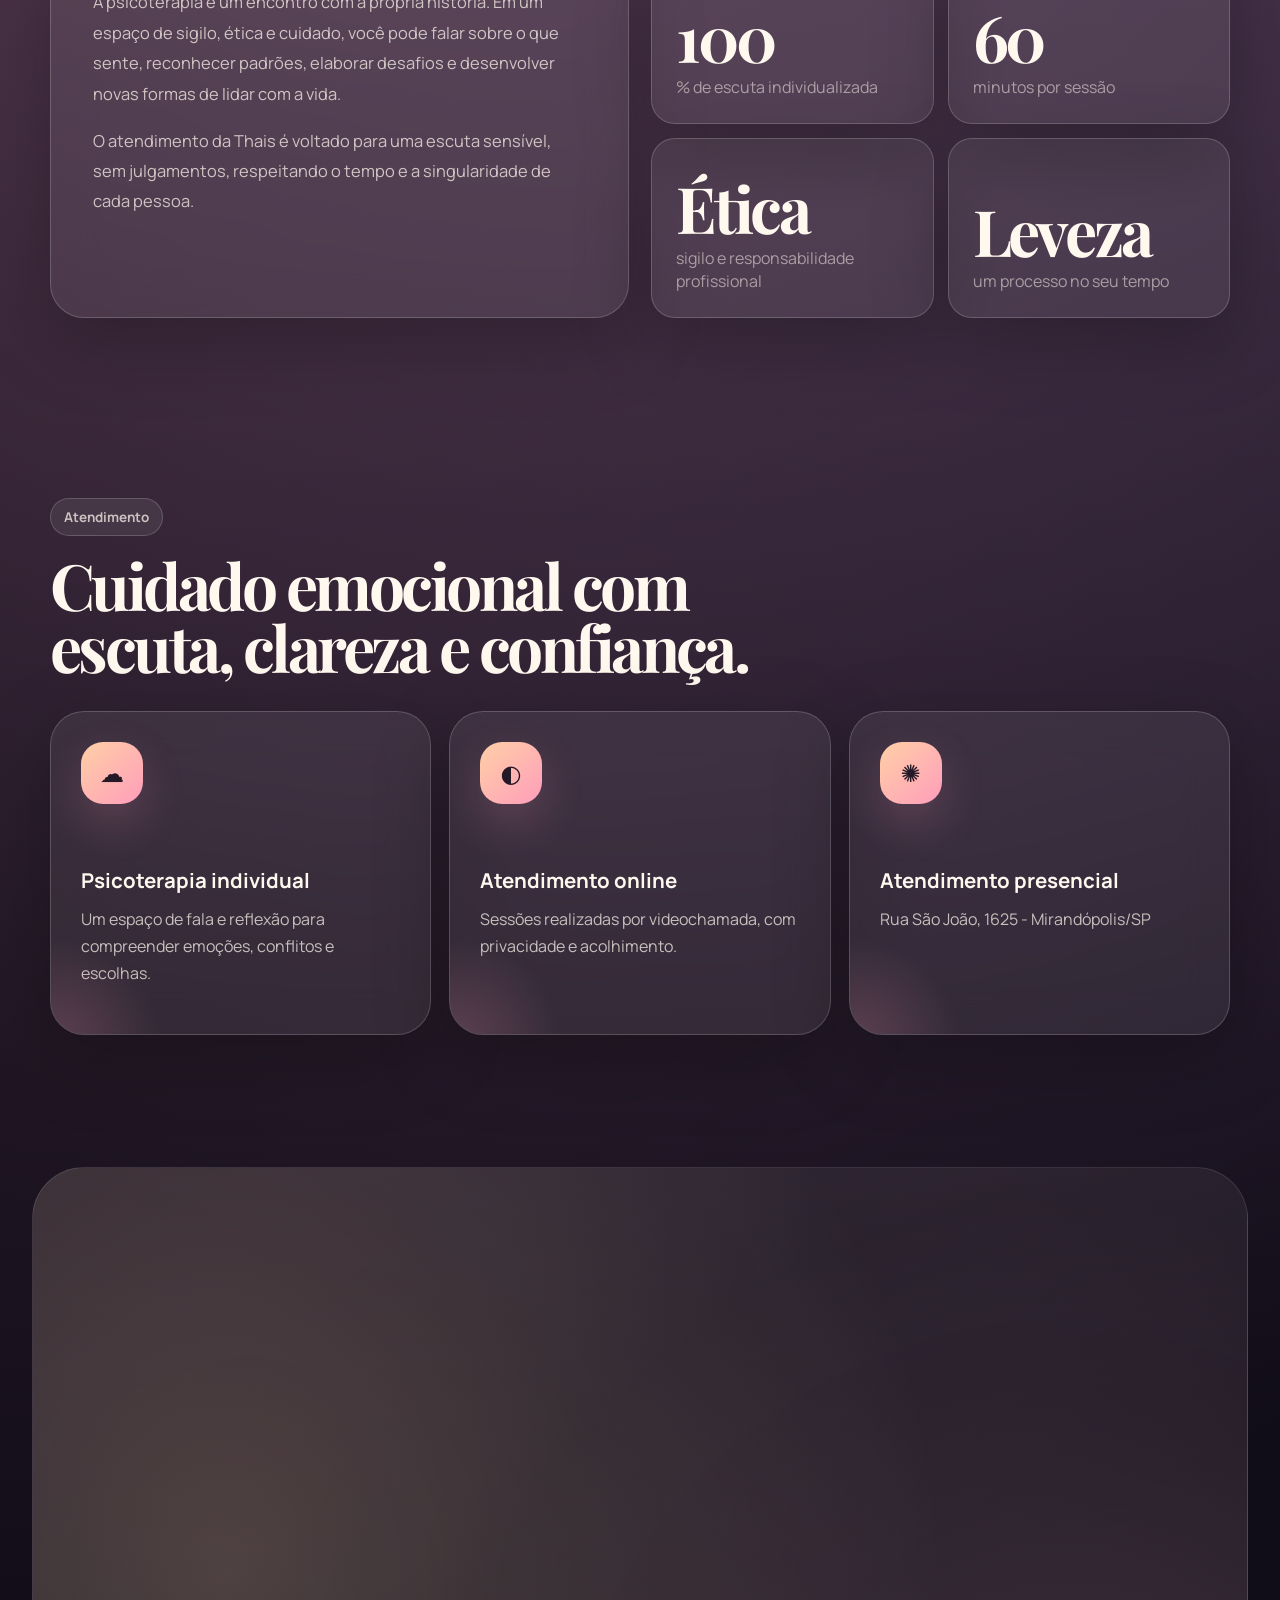
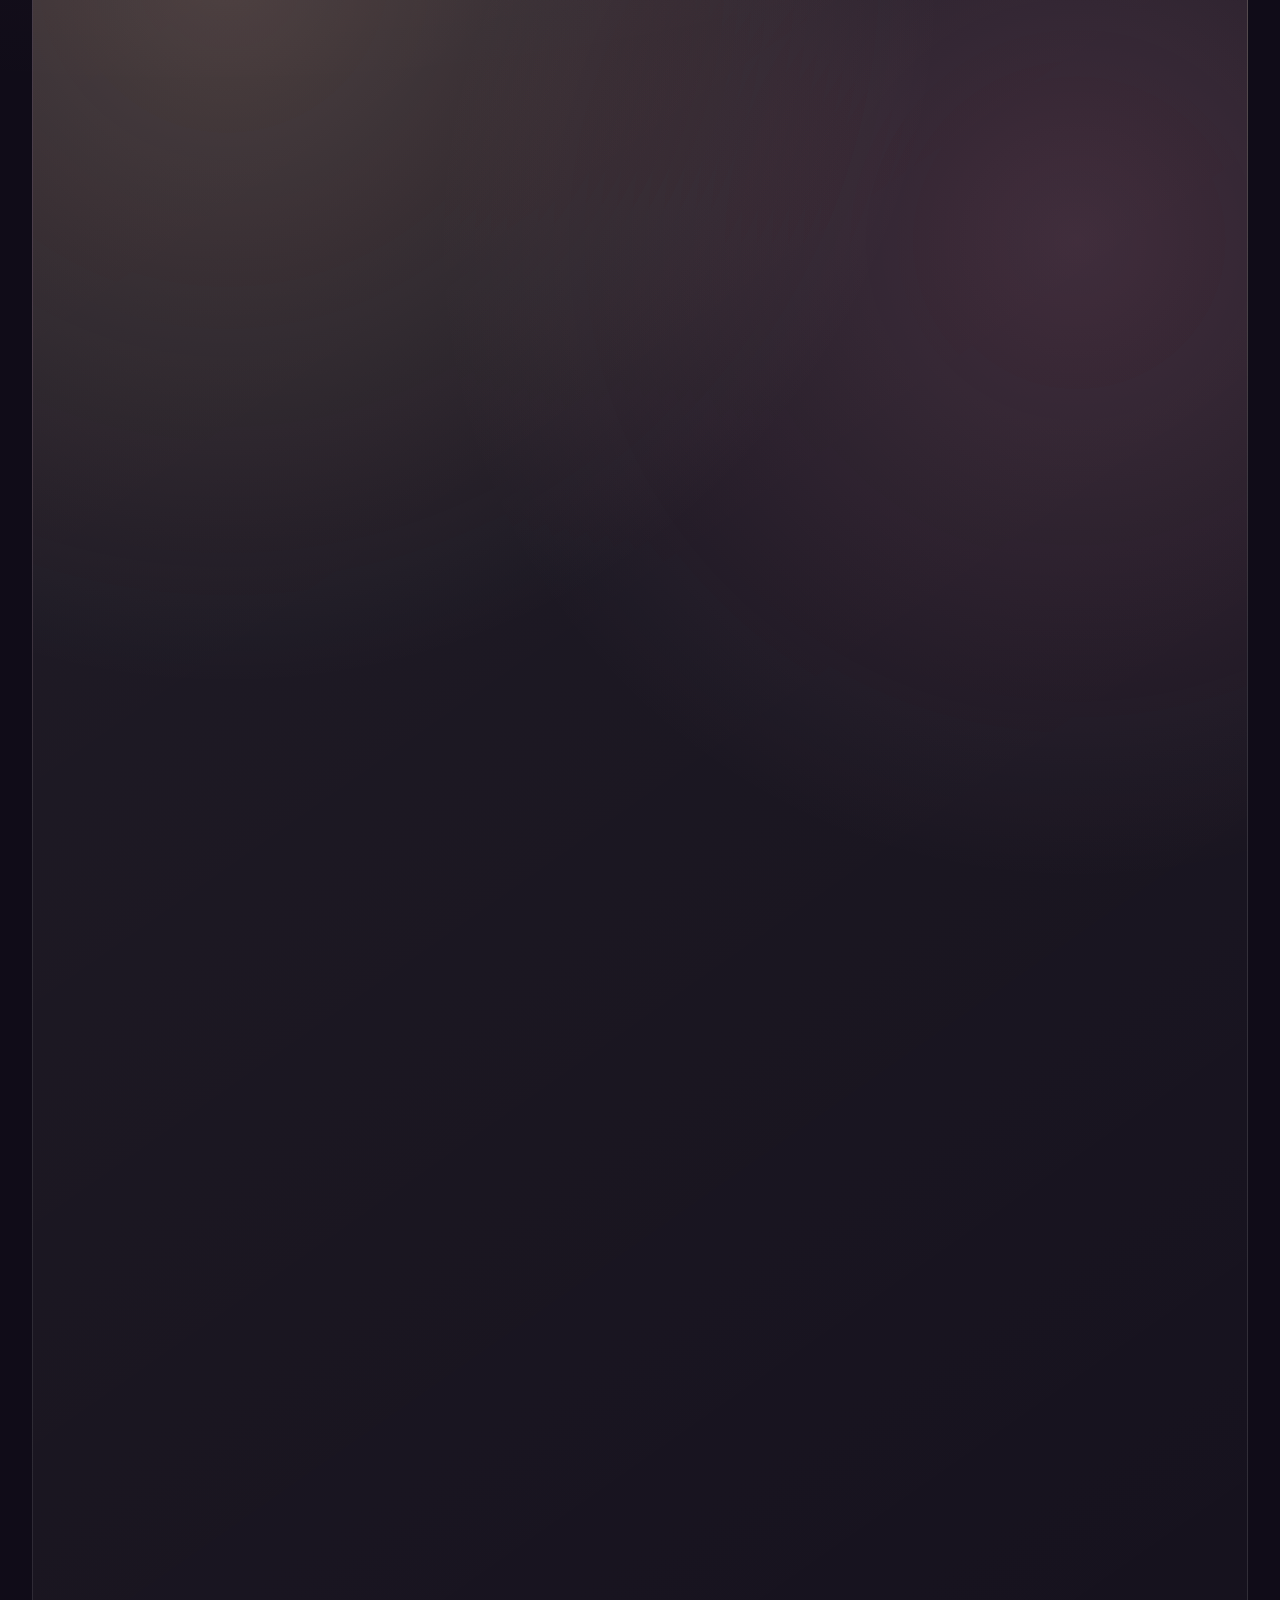
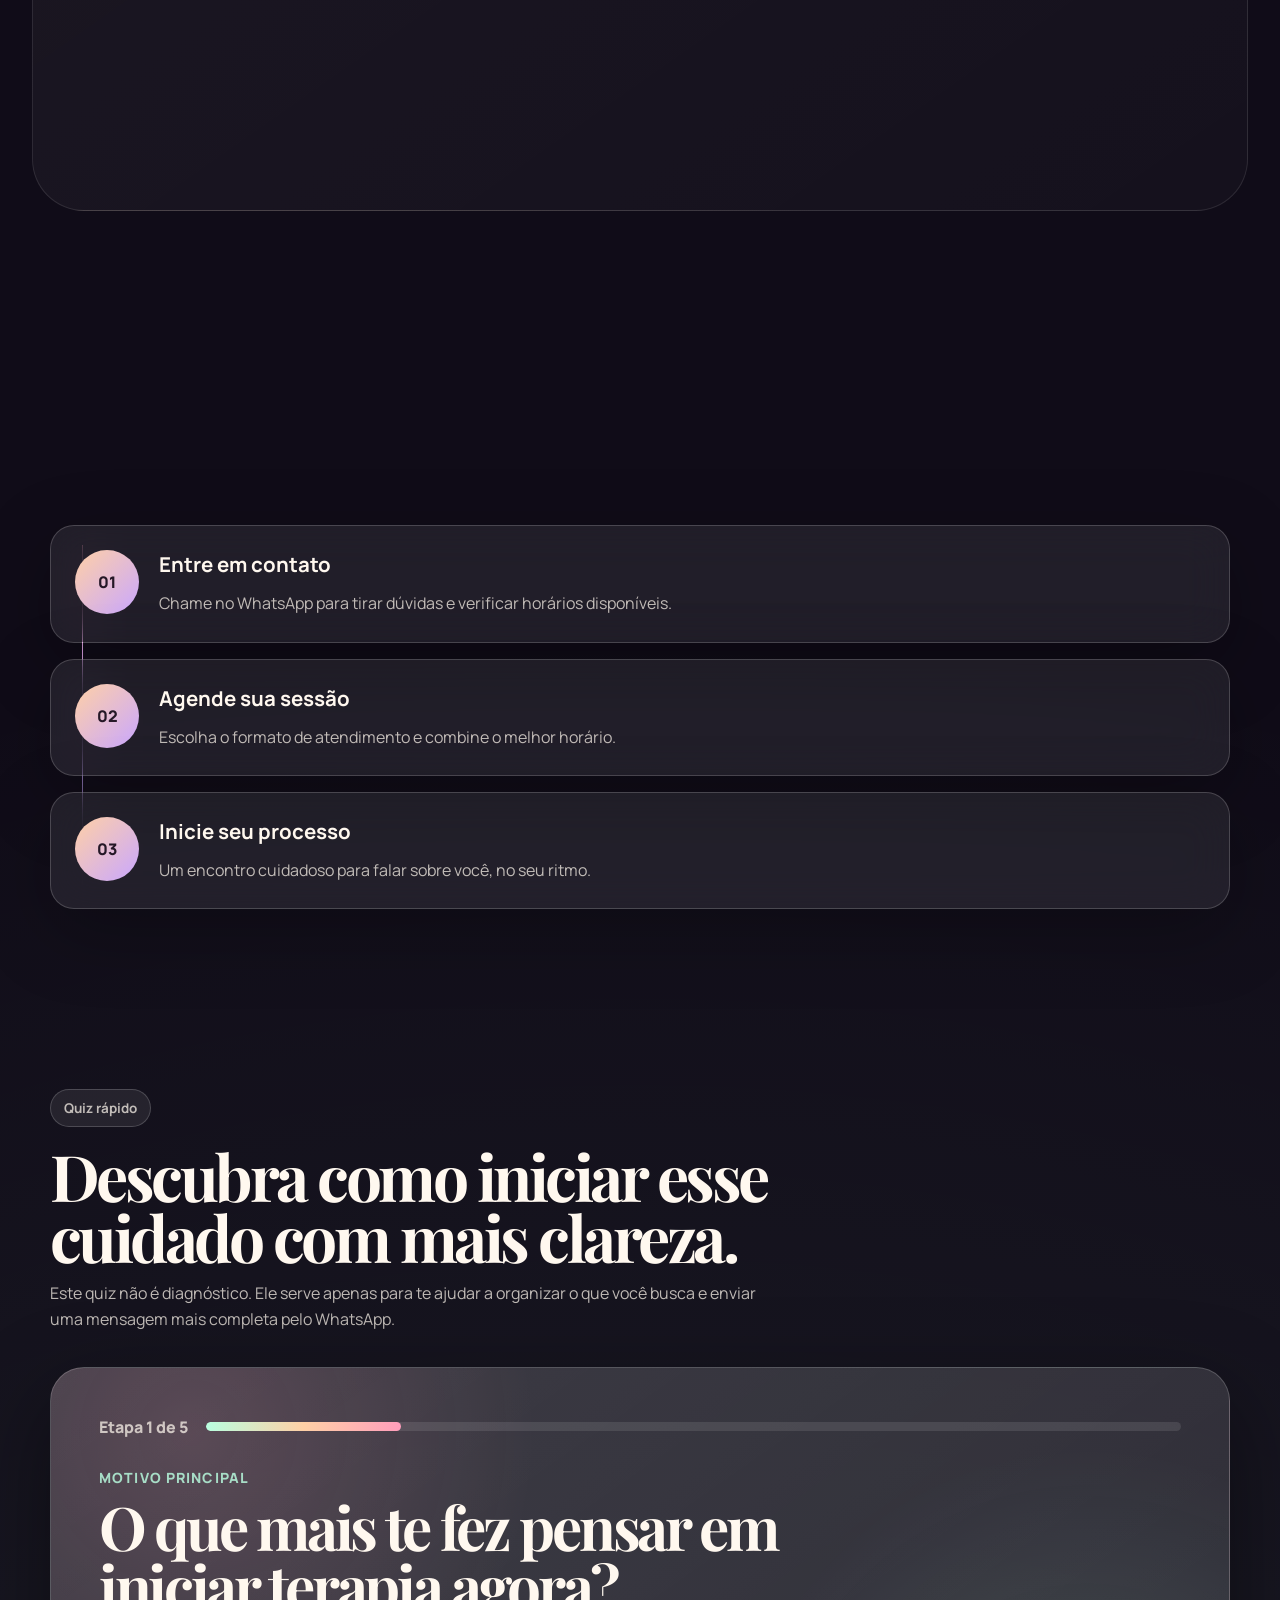
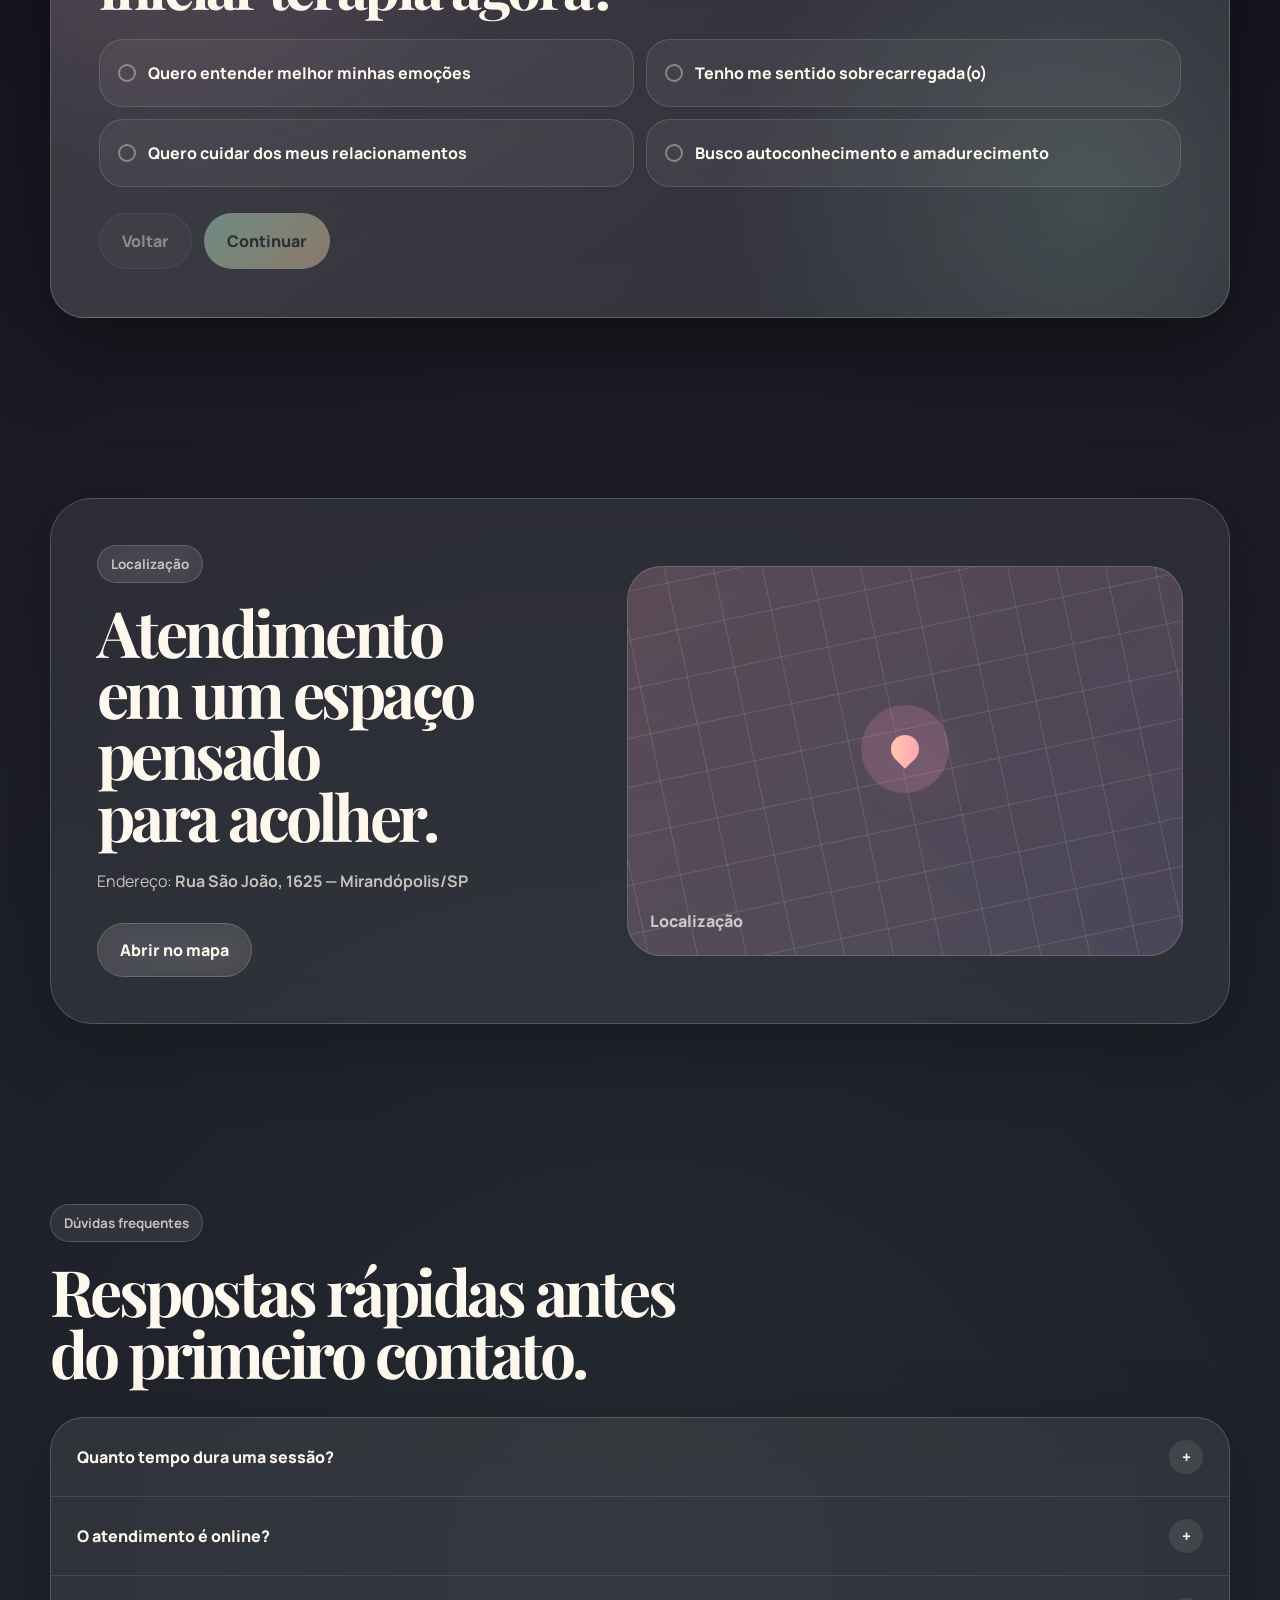
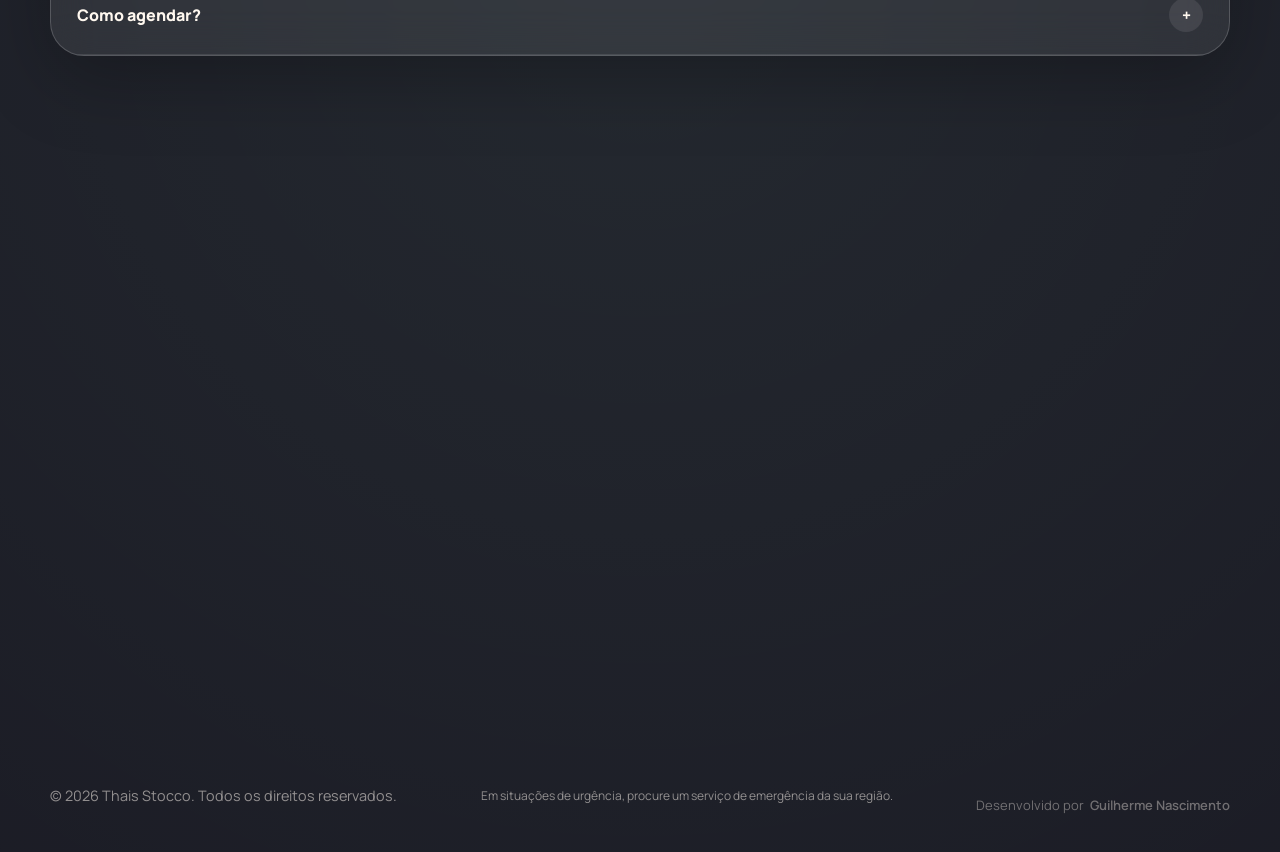
==== commit a9d4858d: "Cards adicionado" ====
--- a/index.html
+++ b/index.html
@@ -43,6 +43,7 @@
     <nav class="nav-links" aria-label="Menu principal">
       <a href="#sobre">Sobre</a>
       <a href="#atendimento">Atendimento</a>
+      <a href="#grupo">Grupo terapêutico</a>
       <a href="#quiz">Quiz</a>
       <a href="#localizacao">Localização</a>
       <a href="#contato">Contato</a>
@@ -208,6 +209,227 @@
       </div>
     </section>
 
+    <section class="section therapeutic-group" id="grupo">
+      <div class="group-shell">
+        <div class="group-intro reveal">
+          <span class="section-kicker">Grupo terapêutico</span>
+          <h2>Reconstruindo Meu Lugar</h2>
+          <p class="group-subtitle">Presença, limite e reconexão para mulheres cansadas de sustentar tudo sozinhas.</p>
+          <p>
+            Um espaço seguro, acolhedor e sem comparações para voltar a se escutar,
+            reconhecer seus limites e reconstruir seu lugar dentro da própria história.
+          </p>
+
+          <div class="group-actions">
+            <a class="btn btn-primary magnetic" href="https://wa.me/5518991692290?text=Ol%C3%A1%2C%20Thais!%20Vim%20pelo%20site%20e%20quero%20garantir%20minha%20vaga%20no%20grupo%20Reconstruindo%20Meu%20Lugar." target="_blank" rel="noopener">
+              Quero garantir minha vaga
+              <span>↗</span>
+            </a>
+            <a class="btn btn-secondary magnetic" href="#grupo-cards">
+              Ver detalhes do grupo
+            </a>
+          </div>
+        </div>
+
+        <aside class="group-highlight reveal delay-1" aria-label="Mensagem de acolhimento do grupo">
+          <span>♡</span>
+          <p>Você não precisa chegar forte.</p>
+          <strong>Só precisa chegar como está.</strong>
+        </aside>
+      </div>
+
+      <div class="group-media-shell reveal delay-1" aria-label="Cards oficiais do grupo Reconstruindo Meu Lugar">
+        <div class="group-carousel-heading">
+          <div>
+            <span class="group-small-label">Material oficial da campanha</span>
+            <h3>Detalhes do nosso grupo
+              Reconstruindo Meu Lugar
+            </h3>
+            
+          </div>
+
+          <div class="group-carousel-controls" aria-label="Controles dos cards oficiais">
+            <button type="button" data-media-prev aria-label="Card oficial anterior">←</button>
+            <button type="button" data-media-next aria-label="Próximo card oficial">→</button>
+          </div>
+        </div>
+
+        <div class="official-card-carousel" data-media-carousel tabindex="0" aria-label="Galeria de cards oficiais do grupo">
+          <figure class="official-card-shot official-card-shot-cover">
+            <img src="assets/cards/card-01-reconstruindo-meu-lugar.jpg" alt="Card 1 do grupo Reconstruindo Meu Lugar" loading="lazy" />
+            <figcaption>Apresentação do grupo</figcaption>
+          </figure>
+          <figure class="official-card-shot">
+            <img src="assets/cards/card-02-talvez-voce-tenha-se-acostumado.jpg" alt="Card 2 com sinais de sobrecarga emocional" loading="lazy" />
+            <figcaption>Sinais de identificação</figcaption>
+          </figure>
+          <figure class="official-card-shot">
+            <img src="assets/cards/card-03-para-quem-e.jpg" alt="Card 3 explicando para quem é o grupo" loading="lazy" />
+            <figcaption>Para quem é</figcaption>
+          </figure>
+          <figure class="official-card-shot">
+            <img src="assets/cards/card-04-encontros-1-e-2.jpg" alt="Card 4 com os encontros 1 e 2" loading="lazy" />
+            <figcaption>Encontros 1 e 2</figcaption>
+          </figure>
+          <figure class="official-card-shot">
+            <img src="assets/cards/card-05-encontros-3-e-bonus.jpg" alt="Card 5 com os encontros 3, 4 e bônus" loading="lazy" />
+            <figcaption>Encontros 3, 4 e bônus</figcaption>
+          </figure>
+          <figure class="official-card-shot">
+            <img src="assets/cards/card-06-como-funciona.jpg" alt="Card 6 explicando como funciona o grupo" loading="lazy" />
+            <figcaption>Como funciona</figcaption>
+          </figure>
+          <figure class="official-card-shot">
+            <img src="assets/cards/card-07-voce-tambem-recebera.jpg" alt="Card 7 mostrando o que a participante receberá" loading="lazy" />
+            <figcaption>O que recebe</figcaption>
+          </figure>
+          <figure class="official-card-shot">
+            <img src="assets/cards/card-08-investimento.jpg" alt="Card 8 informando o investimento de R$ 129,90" loading="lazy" />
+            <figcaption>Investimento</figcaption>
+          </figure>
+          <figure class="official-card-shot">
+            <img src="assets/cards/card-09-garanta-sua-vaga.jpg" alt="Card 9 com chamada para garantir a vaga" loading="lazy" />
+            <figcaption>Chamada final</figcaption>
+          </figure>
+        </div>
+      </div>
+
+      <div class="group-carousel-shell reveal" id="grupo-cards">
+        <div class="group-carousel-heading">
+          <div>
+            <span class="group-small-label">Resumo em texto</span>
+            <h3>Detalhes do grupo em leitura rápida</h3>
+          </div>
+
+          <div class="group-carousel-controls" aria-label="Controles do carrossel">
+            <button type="button" data-group-prev aria-label="Card anterior">←</button>
+            <button type="button" data-group-next aria-label="Próximo card">→</button>
+          </div>
+        </div>
+
+        <div class="group-carousel" data-group-carousel tabindex="0" aria-label="Cards do grupo Reconstruindo Meu Lugar">
+          <article class="program-card program-card-cover">
+            <span class="program-number">01</span>
+            <div class="program-ornament">♡</div>
+            <h3>Reconstruindo Meu Lugar</h3>
+            <p class="program-script">Presença, Limite e Reconexão</p>
+            <p>Um grupo terapêutico para mulheres que estão cansadas de sustentar tudo sozinhas.</p>
+            <strong>Você não precisa chegar forte. Só precisa chegar como está.</strong>
+          </article>
+
+          <article class="program-card">
+            <span class="program-number">02</span>
+            <div class="program-icon">☁</div>
+            <h3>Talvez você tenha se acostumado a…</h3>
+            <ul>
+              <li>Cuidar de todos antes de cuidar de si</li>
+              <li>Sentir que ninguém percebe o que você carrega</li>
+              <li>Silenciar necessidades para evitar conflitos</li>
+              <li>Viver para resolver problemas e esquecer de si mesma</li>
+            </ul>
+            <p class="program-note">Se você se reconhece nisso, este espaço foi pensado para você.</p>
+          </article>
+
+          <article class="program-card">
+            <span class="program-number">03</span>
+            <div class="program-icon">✦</div>
+            <h3>Para quem é este grupo?</h3>
+            <ul>
+              <li>Mulheres entre 28 e 50 anos</li>
+              <li>Que se sentem sobrecarregadas nos relacionamentos</li>
+              <li>Que não se sentem valorizadas ou ouvidas</li>
+              <li>Que desejam se reconectar e reconstruir limites saudáveis</li>
+            </ul>
+            <p class="program-note">Não é sobre “salvar relacionamentos”. É sobre se reencontrar.</p>
+          </article>
+
+          <article class="program-card">
+            <span class="program-number">04</span>
+            <div class="program-icon">01</div>
+            <h3>O que vamos trabalhar</h3>
+            <div class="meeting-list">
+              <div>
+                <strong>Encontro 1</strong>
+                <p>“Eu me perdi tentando sustentar tudo”</p>
+                <small>Reconhecer a sobrecarga emocional invisível e reencontrar partes de si.</small>
+              </div>
+              <div>
+                <strong>Encontro 2</strong>
+                <p>“Por que eu não consigo me sentir ouvida?”</p>
+                <small>Compreender padrões de silêncio emocional e recuperar sua voz.</small>
+              </div>
+            </div>
+          </article>
+
+          <article class="program-card">
+            <span class="program-number">05</span>
+            <div class="program-icon">02</div>
+            <h3>Continuação do processo</h3>
+            <div class="meeting-list">
+              <div>
+                <strong>Encontro 3</strong>
+                <p>“Limites, culpa e o medo de desagradar”</p>
+                <small>Aprender a se posicionar sem carregar culpa por existir.</small>
+              </div>
+              <div>
+                <strong>Encontro 4</strong>
+                <p>“Reconstruindo minha identidade e meu valor”</p>
+                <small>Fortalecer autoestima, identidade e presença emocional.</small>
+              </div>
+            </div>
+          </article>
+
+          <article class="program-card">
+            <span class="program-number">06</span>
+            <div class="program-icon">✓</div>
+            <h3>Como funciona</h3>
+            <ul>
+              <li>4 encontros terapêuticos ao vivo</li>
+              <li>1 encontro bônus de integração</li>
+              <li>Duração: 1h45 a 2h por encontro</li>
+              <li>Grupo com 6 a 14 mulheres</li>
+              <li>Online ou presencial</li>
+              <li>Espaço seguro, acolhedor e sem exposição obrigatória</li>
+            </ul>
+          </article>
+
+          <article class="program-card">
+            <span class="program-number">07</span>
+            <div class="program-icon">✍</div>
+            <h3>Você também receberá</h3>
+            <ul>
+              <li>Grupo de apoio e acolhimento</li>
+              <li>Reflexões semanais e áudios acolhedores</li>
+              <li>Exercícios e práticas terapêuticas</li>
+              <li>Materiais de aprofundamento</li>
+              <li>Ferramentas práticas para o dia a dia</li>
+            </ul>
+            <p class="program-note">Tudo para apoiar sua jornada de reconexão com você.</p>
+          </article>
+
+          <article class="program-card program-card-price">
+            <span class="program-number">08</span>
+            <div class="program-ornament">♡</div>
+            <h3>Investimento</h3>
+            <strong>R$ 129,90</strong>
+            <p>Pagamento único.</p>
+            <small>Uma oportunidade de voltar a se escutar, se perceber e reconstruir seu lugar dentro da própria história.</small>
+          </article>
+
+          <article class="program-card program-card-cta">
+            <span class="program-number">09</span>
+            <div class="program-ornament">⌁</div>
+            <h3>Agora é hora de sustentar você.</h3>
+            <p>As vagas são limitadas para preservar a qualidade do acolhimento e das trocas dentro do grupo.</p>
+            <a class="btn btn-primary magnetic" href="https://wa.me/5518991692290?text=Ol%C3%A1%2C%20Thais!%20Quero%20garantir%20minha%20vaga%20no%20grupo%20Reconstruindo%20Meu%20Lugar." target="_blank" rel="noopener">
+              Garantir minha vaga
+              <span>↗</span>
+            </a>
+          </article>
+        </div>
+      </div>
+    </section>
+
     <section class="section journey">
       <div class="section-heading reveal">
         <span class="section-kicker">Como funciona</span>
@@ -373,7 +595,7 @@
         </div>
 
         <div class="contact-info">
-          <span>thaisstocco@email.com</span>
+          <span>stoccott@hotmail.com</span>
           <span>CRP 79431/06</span>
           <span>Mirandópolis/SP</span>
         </div>
--- a/styles.css
+++ b/styles.css
@@ -1972,4 +1972,648 @@
 [role="button"]:focus-visible {
   outline: 2px solid rgba(185, 255, 224, 0.8);
   outline-offset: 4px;
-}+}
+/* ============================================================
+   Grupo terapêutico — Reconstruindo Meu Lugar
+   Cards recriados para o site, com carrossel responsivo
+   ============================================================ */
+.therapeutic-group {
+  position: relative;
+  isolation: isolate;
+}
+
+.therapeutic-group::before {
+  content: "";
+  position: absolute;
+  inset: 42px -18px 12px;
+  z-index: -1;
+  border-radius: 52px;
+  background:
+    radial-gradient(circle at 16% 18%, rgba(255, 208, 166, 0.2), transparent 34%),
+    radial-gradient(circle at 86% 30%, rgba(255, 157, 187, 0.16), transparent 34%),
+    linear-gradient(145deg, rgba(255, 248, 239, 0.08), rgba(255, 255, 255, 0.025));
+  border: 1px solid rgba(255, 255, 255, 0.1);
+  pointer-events: none;
+}
+
+.group-shell {
+  display: grid;
+  grid-template-columns: minmax(0, 1.18fr) minmax(280px, 0.82fr);
+  gap: 24px;
+  align-items: stretch;
+  margin-bottom: 24px;
+}
+
+.group-intro,
+.group-highlight,
+.group-media-shell,
+.group-carousel-shell {
+  border: 1px solid rgba(255, 255, 255, 0.14);
+  background:
+    linear-gradient(145deg, rgba(255, 255, 255, 0.1), rgba(255, 255, 255, 0.035)),
+    rgba(255, 255, 255, 0.065);
+  backdrop-filter: blur(24px);
+  box-shadow: 0 22px 75px rgba(0, 0, 0, 0.24);
+}
+
+.group-intro {
+  padding: clamp(26px, 5vw, 48px);
+  border-radius: 42px;
+  overflow: hidden;
+}
+
+.group-intro h2 {
+  margin: 18px 0 14px;
+  font-family: "Playfair Display", Georgia, serif;
+  font-size: clamp(2.7rem, 7vw, 6rem);
+  line-height: 0.9;
+  letter-spacing: -0.07em;
+  text-wrap: balance;
+}
+
+.group-intro p {
+  max-width: 760px;
+  color: var(--muted);
+  font-size: 1.03rem;
+  line-height: 1.75;
+}
+
+.group-subtitle {
+  color: var(--text) !important;
+  font-size: clamp(1.14rem, 2vw, 1.42rem) !important;
+  font-weight: 850;
+}
+
+.group-actions {
+  display: flex;
+  flex-wrap: wrap;
+  gap: 12px;
+  margin-top: 30px;
+}
+
+.group-highlight {
+  position: relative;
+  display: flex;
+  flex-direction: column;
+  justify-content: flex-end;
+  min-height: 360px;
+  padding: clamp(24px, 4vw, 38px);
+  border-radius: 42px;
+  overflow: hidden;
+}
+
+.group-highlight::before {
+  content: "";
+  position: absolute;
+  inset: 16px;
+  border: 1px solid rgba(255, 255, 255, 0.12);
+  border-radius: 32px;
+  background:
+    radial-gradient(circle at 50% 20%, rgba(255, 208, 166, 0.2), transparent 34%),
+    linear-gradient(180deg, transparent, rgba(16, 12, 24, 0.34));
+  pointer-events: none;
+}
+
+.group-highlight span {
+  position: relative;
+  z-index: 1;
+  display: grid;
+  width: 62px;
+  height: 62px;
+  place-items: center;
+  margin-bottom: 28px;
+  border-radius: 24px;
+  color: #3b1d2c;
+  background: linear-gradient(135deg, #fff0df, var(--rose));
+  font-size: 1.8rem;
+  box-shadow: 0 18px 45px rgba(255, 157, 187, 0.2);
+}
+
+.group-highlight p,
+.group-highlight strong {
+  position: relative;
+  z-index: 1;
+  display: block;
+  margin: 0;
+  font-family: "Playfair Display", Georgia, serif;
+  line-height: 1.02;
+  letter-spacing: -0.045em;
+}
+
+.group-highlight p {
+  max-width: 330px;
+  color: var(--muted);
+  font-size: clamp(2rem, 4vw, 3.4rem);
+}
+
+.group-highlight strong {
+  margin-top: 8px;
+  color: var(--text);
+  font-size: clamp(1.45rem, 3vw, 2.65rem);
+}
+
+.group-media-shell,
+.group-carousel-shell {
+  padding: clamp(18px, 3vw, 28px);
+  border-radius: 42px;
+  overflow: hidden;
+}
+
+.group-media-shell {
+  margin-bottom: 24px;
+}
+
+.group-heading-text {
+  max-width: 780px;
+  margin: 10px 0 0;
+  color: var(--muted);
+  line-height: 1.7;
+}
+
+.official-card-carousel {
+  display: grid;
+  grid-auto-flow: column;
+  grid-auto-columns: minmax(230px, 24%);
+  gap: 18px;
+  overflow-x: auto;
+  overscroll-behavior-inline: contain;
+  scroll-snap-type: inline mandatory;
+  scroll-padding-inline: 4px;
+  padding: 4px 4px 18px;
+  scrollbar-width: thin;
+  scrollbar-color: rgba(185, 255, 224, 0.45) rgba(255, 255, 255, 0.08);
+}
+
+.official-card-carousel::-webkit-scrollbar {
+  height: 10px;
+}
+
+.official-card-carousel::-webkit-scrollbar-track {
+  border-radius: 999px;
+  background: rgba(255, 255, 255, 0.08);
+}
+
+.official-card-carousel::-webkit-scrollbar-thumb {
+  border-radius: 999px;
+  background: linear-gradient(90deg, var(--mint), var(--rose), var(--lilac));
+}
+
+.official-card-shot {
+  position: relative;
+  min-height: 430px;
+  margin: 0;
+  padding: 12px 12px 52px;
+  scroll-snap-align: start;
+  border: 1px solid rgba(255, 255, 255, 0.14);
+  border-radius: 30px;
+  background:
+    linear-gradient(145deg, rgba(255, 255, 255, 0.12), rgba(255, 255, 255, 0.04)),
+    rgba(255, 255, 255, 0.065);
+  box-shadow: 0 18px 48px rgba(0, 0, 0, 0.28);
+  overflow: hidden;
+}
+
+.official-card-shot::before {
+  content: "";
+  position: absolute;
+  inset: -40% -20% auto auto;
+  width: 190px;
+  height: 190px;
+  border-radius: 999px;
+  background: radial-gradient(circle, rgba(255, 157, 187, 0.22), transparent 68%);
+  pointer-events: none;
+}
+
+.official-card-shot img {
+  position: relative;
+  z-index: 1;
+  display: block;
+  width: 100%;
+  height: 360px;
+  object-fit: contain;
+  border-radius: 22px;
+  background: rgba(255, 248, 239, 0.08);
+  box-shadow: inset 0 1px 0 rgba(255, 255, 255, 0.1);
+}
+
+.official-card-shot-cover {
+  grid-column: span 2;
+  grid-auto-columns: minmax(420px, 42%);
+}
+
+.official-card-shot-cover img {
+  object-fit: contain;
+}
+
+.official-card-shot figcaption {
+  position: absolute;
+  left: 16px;
+  right: 16px;
+  bottom: 14px;
+  z-index: 2;
+  display: flex;
+  align-items: center;
+  justify-content: space-between;
+  gap: 10px;
+  color: var(--text);
+  font-size: 0.78rem;
+  font-weight: 900;
+  letter-spacing: 0.08em;
+  text-transform: uppercase;
+}
+
+.official-card-shot figcaption::after {
+  content: "↗";
+  display: grid;
+  width: 26px;
+  height: 26px;
+  flex: 0 0 auto;
+  place-items: center;
+  border-radius: 999px;
+  color: #271725;
+  background: linear-gradient(135deg, var(--peach), var(--rose));
+}
+
+.group-carousel-heading {
+  display: flex;
+  align-items: flex-end;
+  justify-content: space-between;
+  gap: 18px;
+  margin-bottom: 20px;
+}
+
+.group-small-label {
+  display: inline-block;
+  margin-bottom: 9px;
+  color: rgba(185, 255, 224, 0.82);
+  font-size: 0.78rem;
+  font-weight: 950;
+  text-transform: uppercase;
+  letter-spacing: 0.12em;
+}
+
+.group-carousel-heading h3 {
+  margin: 0;
+  font-family: "Playfair Display", Georgia, serif;
+  font-size: clamp(1.6rem, 3vw, 2.65rem);
+  line-height: 1;
+  letter-spacing: -0.045em;
+}
+
+.group-carousel-controls {
+  display: flex;
+  gap: 9px;
+  flex: 0 0 auto;
+}
+
+.group-carousel-controls button {
+  display: grid;
+  width: 46px;
+  height: 46px;
+  place-items: center;
+  border: 1px solid rgba(255, 255, 255, 0.14);
+  border-radius: 50%;
+  color: var(--text);
+  background: rgba(255, 255, 255, 0.08);
+  cursor: pointer;
+  transition: transform 0.22s ease, background 0.22s ease, opacity 0.22s ease;
+}
+
+.group-carousel-controls button:hover:not(:disabled) {
+  transform: translateY(-2px);
+  background: linear-gradient(135deg, var(--peach), var(--rose));
+  color: #271725;
+}
+
+.group-carousel-controls button:disabled {
+  opacity: 0.38;
+  cursor: not-allowed;
+}
+
+.group-carousel {
+  display: grid;
+  grid-auto-flow: column;
+  grid-auto-columns: minmax(300px, 31%);
+  gap: 18px;
+  overflow-x: auto;
+  overscroll-behavior-inline: contain;
+  scroll-snap-type: inline mandatory;
+  scroll-padding-inline: 4px;
+  padding: 4px 4px 16px;
+  scrollbar-width: thin;
+  scrollbar-color: rgba(255, 157, 187, 0.5) rgba(255, 255, 255, 0.08);
+}
+
+.group-carousel::-webkit-scrollbar {
+  height: 10px;
+}
+
+.group-carousel::-webkit-scrollbar-track {
+  border-radius: 999px;
+  background: rgba(255, 255, 255, 0.08);
+}
+
+.group-carousel::-webkit-scrollbar-thumb {
+  border-radius: 999px;
+  background: linear-gradient(90deg, var(--peach), var(--rose), var(--lilac));
+}
+
+.program-card {
+  position: relative;
+  min-height: 520px;
+  scroll-snap-align: start;
+  padding: 28px;
+  border: 1px solid rgba(105, 44, 75, 0.12);
+  border-radius: 34px;
+  overflow: hidden;
+  color: #432633;
+  background:
+    radial-gradient(circle at 92% 8%, rgba(158, 73, 104, 0.12), transparent 30%),
+    linear-gradient(160deg, #fffaf4 0%, #fff2e9 48%, #f7dde1 100%);
+  box-shadow:
+    inset 0 1px 0 rgba(255, 255, 255, 0.72),
+    0 18px 48px rgba(0, 0, 0, 0.22);
+}
+
+.program-card::before,
+.program-card::after {
+  content: "";
+  position: absolute;
+  pointer-events: none;
+}
+
+.program-card::before {
+  inset: 16px;
+  border: 1px solid rgba(105, 44, 75, 0.09);
+  border-radius: 26px;
+}
+
+.program-card::after {
+  right: -24px;
+  bottom: -34px;
+  width: 150px;
+  height: 150px;
+  border-radius: 999px;
+  background: rgba(158, 73, 104, 0.12);
+}
+
+.program-number {
+  display: inline-grid;
+  width: 48px;
+  height: 42px;
+  place-items: center;
+  margin-bottom: 28px;
+  border-radius: 14px;
+  color: #fffaf4;
+  background: #8e3f5d;
+  font-weight: 950;
+  letter-spacing: 0.04em;
+}
+
+.program-icon,
+.program-ornament {
+  display: grid;
+  width: 58px;
+  height: 58px;
+  place-items: center;
+  margin-bottom: 22px;
+  border-radius: 22px;
+  color: #fffaf4;
+  background: #9b4767;
+  font-weight: 950;
+  font-size: 1.15rem;
+}
+
+.program-ornament {
+  width: 72px;
+  height: 72px;
+  margin-bottom: 24px;
+  border-radius: 50%;
+  color: #9b4767;
+  background: rgba(155, 71, 103, 0.12);
+  font-size: 2.2rem;
+}
+
+.program-card h3 {
+  margin: 0 0 16px;
+  color: #432633;
+  font-family: "Playfair Display", Georgia, serif;
+  font-size: clamp(1.72rem, 2.4vw, 2.36rem);
+  line-height: 1.03;
+  letter-spacing: -0.045em;
+  text-wrap: balance;
+}
+
+.program-card p,
+.program-card li,
+.program-card small {
+  color: rgba(67, 38, 51, 0.76);
+  line-height: 1.62;
+}
+
+.program-card p {
+  margin-bottom: 14px;
+}
+
+.program-card ul {
+  display: grid;
+  gap: 12px;
+  margin: 0;
+  padding: 0;
+  list-style: none;
+}
+
+.program-card li {
+  position: relative;
+  padding-left: 28px;
+  font-weight: 720;
+}
+
+.program-card li::before {
+  content: "✓";
+  position: absolute;
+  left: 0;
+  top: 0;
+  color: #9b4767;
+  font-weight: 950;
+}
+
+.program-card strong {
+  display: block;
+  color: #432633;
+  font-weight: 950;
+}
+
+.program-script {
+  margin-top: -8px;
+  color: #9b4767 !important;
+  font-family: "Playfair Display", Georgia, serif;
+  font-size: 1.3rem;
+  font-style: italic;
+}
+
+.program-note {
+  margin-top: 18px;
+  padding: 14px 16px;
+  border-radius: 18px;
+  color: #633247 !important;
+  background: rgba(155, 71, 103, 0.1);
+  font-weight: 820;
+}
+
+.meeting-list {
+  display: grid;
+  gap: 14px;
+}
+
+.meeting-list div {
+  padding: 16px;
+  border: 1px solid rgba(155, 71, 103, 0.12);
+  border-radius: 22px;
+  background: rgba(255, 255, 255, 0.48);
+}
+
+.meeting-list strong {
+  color: #9b4767;
+  font-size: 0.9rem;
+  text-transform: uppercase;
+  letter-spacing: 0.08em;
+}
+
+.meeting-list p {
+  margin: 7px 0 6px;
+  color: #432633;
+  font-weight: 950;
+  line-height: 1.25;
+}
+
+.meeting-list small {
+  display: block;
+}
+
+.program-card-cover {
+  background:
+    linear-gradient(90deg, rgba(255, 250, 244, 0.96), rgba(255, 250, 244, 0.78)),
+    radial-gradient(circle at 88% 25%, rgba(155, 71, 103, 0.22), transparent 28%),
+    linear-gradient(160deg, #fffaf4, #eed2d7);
+}
+
+.program-card-cover strong {
+  margin-top: 26px;
+  padding: 18px;
+  border-radius: 22px;
+  color: #fffaf4;
+  background: #9b4767;
+  text-align: center;
+}
+
+.program-card-price {
+  display: flex;
+  flex-direction: column;
+}
+
+.program-card-price strong {
+  margin: 20px 0 10px;
+  color: #8e3f5d;
+  font-family: "Playfair Display", Georgia, serif;
+  font-size: clamp(3rem, 5vw, 5.4rem);
+  font-weight: 700;
+  line-height: 0.9;
+  letter-spacing: -0.06em;
+}
+
+.program-card-price small {
+  display: block;
+  margin-top: auto;
+  padding-top: 18px;
+  font-weight: 760;
+}
+
+.program-card-cta {
+  display: flex;
+  flex-direction: column;
+  justify-content: flex-end;
+  background:
+    linear-gradient(180deg, rgba(255, 250, 244, 0.18), rgba(67, 38, 51, 0.16)),
+    linear-gradient(160deg, #fffaf4, #f1d5dd 60%, #b56b84);
+}
+
+.program-card-cta .btn {
+  margin-top: 22px;
+}
+
+@media (max-width: 980px) {
+  .group-shell {
+    grid-template-columns: 1fr;
+  }
+
+  .group-highlight {
+    min-height: 280px;
+  }
+
+  .group-carousel {
+    grid-auto-columns: minmax(286px, 46%);
+  }
+
+  .official-card-carousel {
+    grid-auto-columns: minmax(230px, 36%);
+  }
+
+  .official-card-shot-cover {
+    grid-column: auto;
+  }
+}
+
+@media (max-width: 760px) {
+  .therapeutic-group::before {
+    inset: 36px -6px 6px;
+    border-radius: 36px;
+  }
+
+  .group-intro,
+  .group-highlight,
+  .group-media-shell,
+  .group-carousel-shell {
+    border-radius: 32px;
+  }
+
+  .group-actions,
+  .group-actions .btn {
+    width: 100%;
+  }
+
+  .group-carousel-heading {
+    align-items: flex-start;
+    flex-direction: column;
+  }
+
+  .group-carousel-controls {
+    display: none;
+  }
+
+  .group-carousel,
+  .official-card-carousel {
+    grid-auto-columns: minmax(282px, 86%);
+    gap: 14px;
+    padding-bottom: 12px;
+  }
+
+  .official-card-shot {
+    min-height: 420px;
+    border-radius: 28px;
+  }
+
+  .official-card-shot img {
+    height: 350px;
+  }
+
+  .program-card {
+    min-height: 500px;
+    padding: 24px;
+    border-radius: 28px;
+  }
+
+  .program-card h3 {
+    font-size: clamp(1.62rem, 8vw, 2.2rem);
+  }
+}
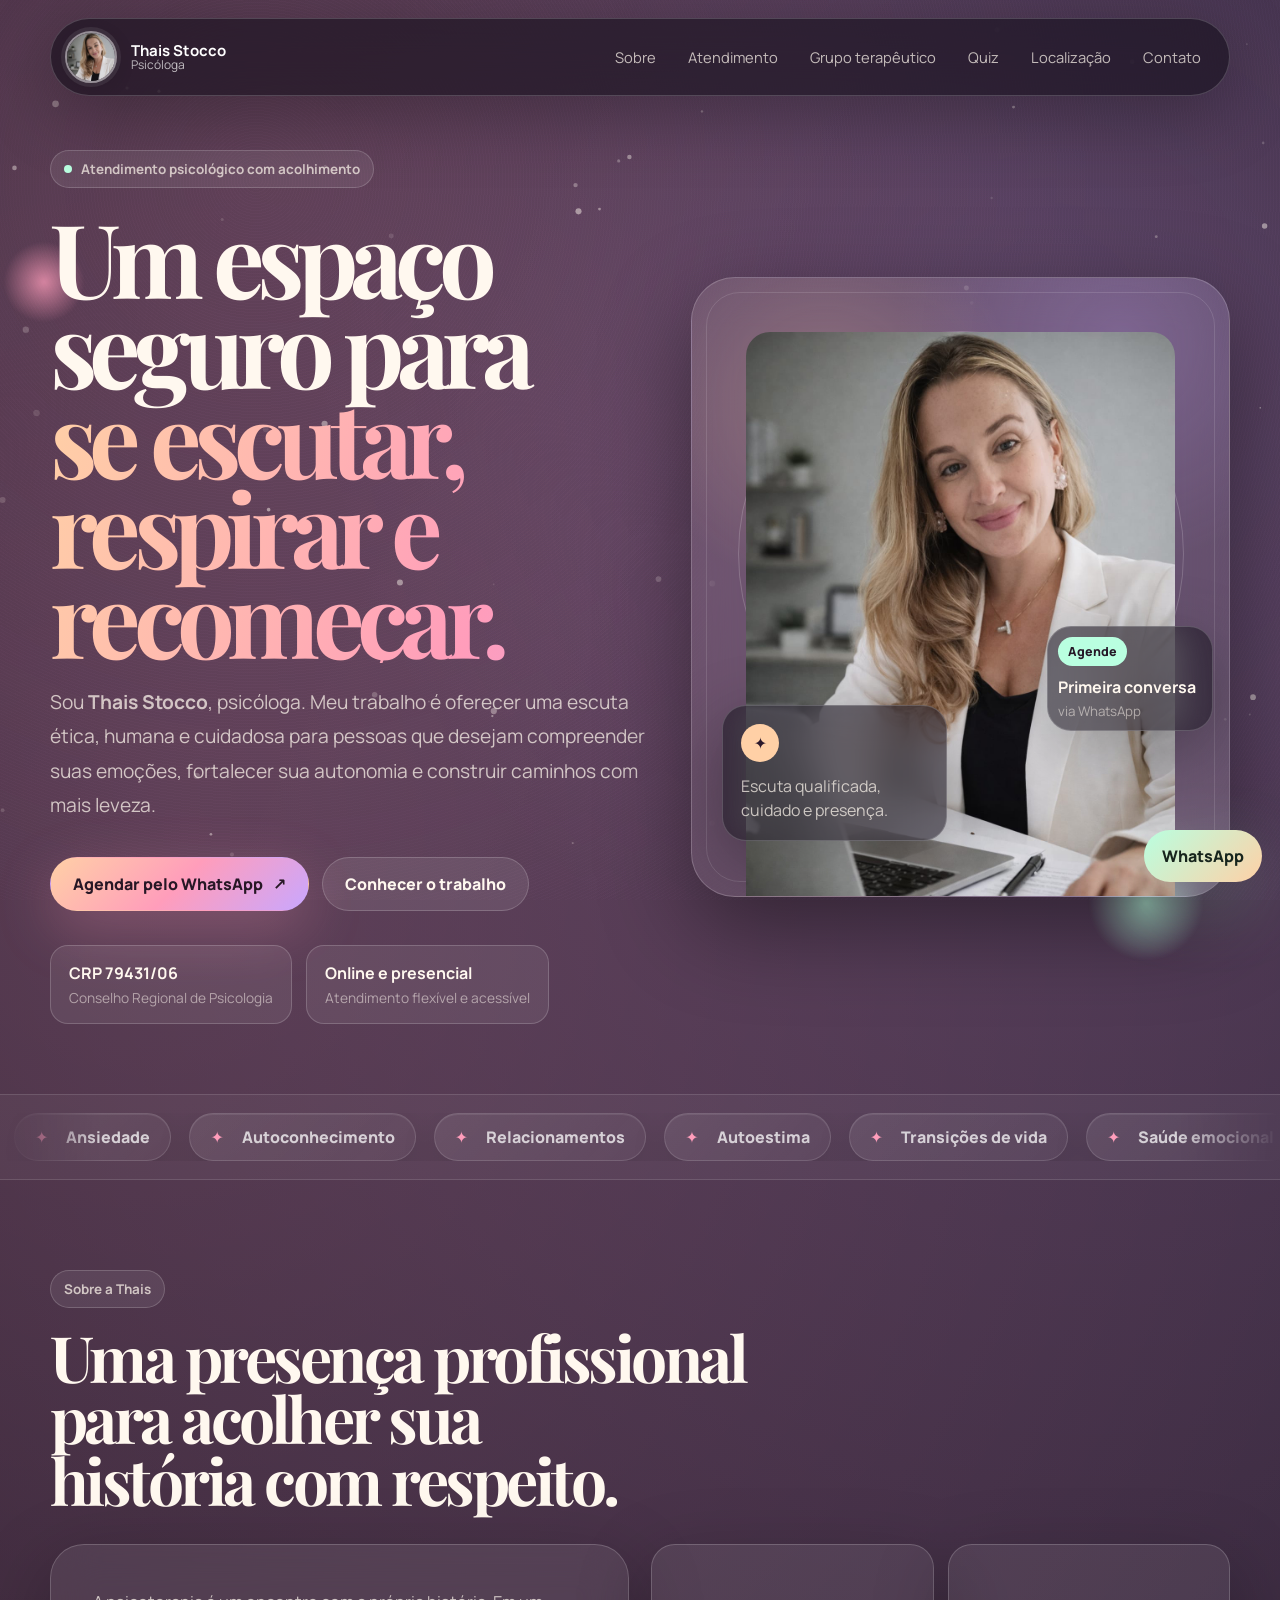
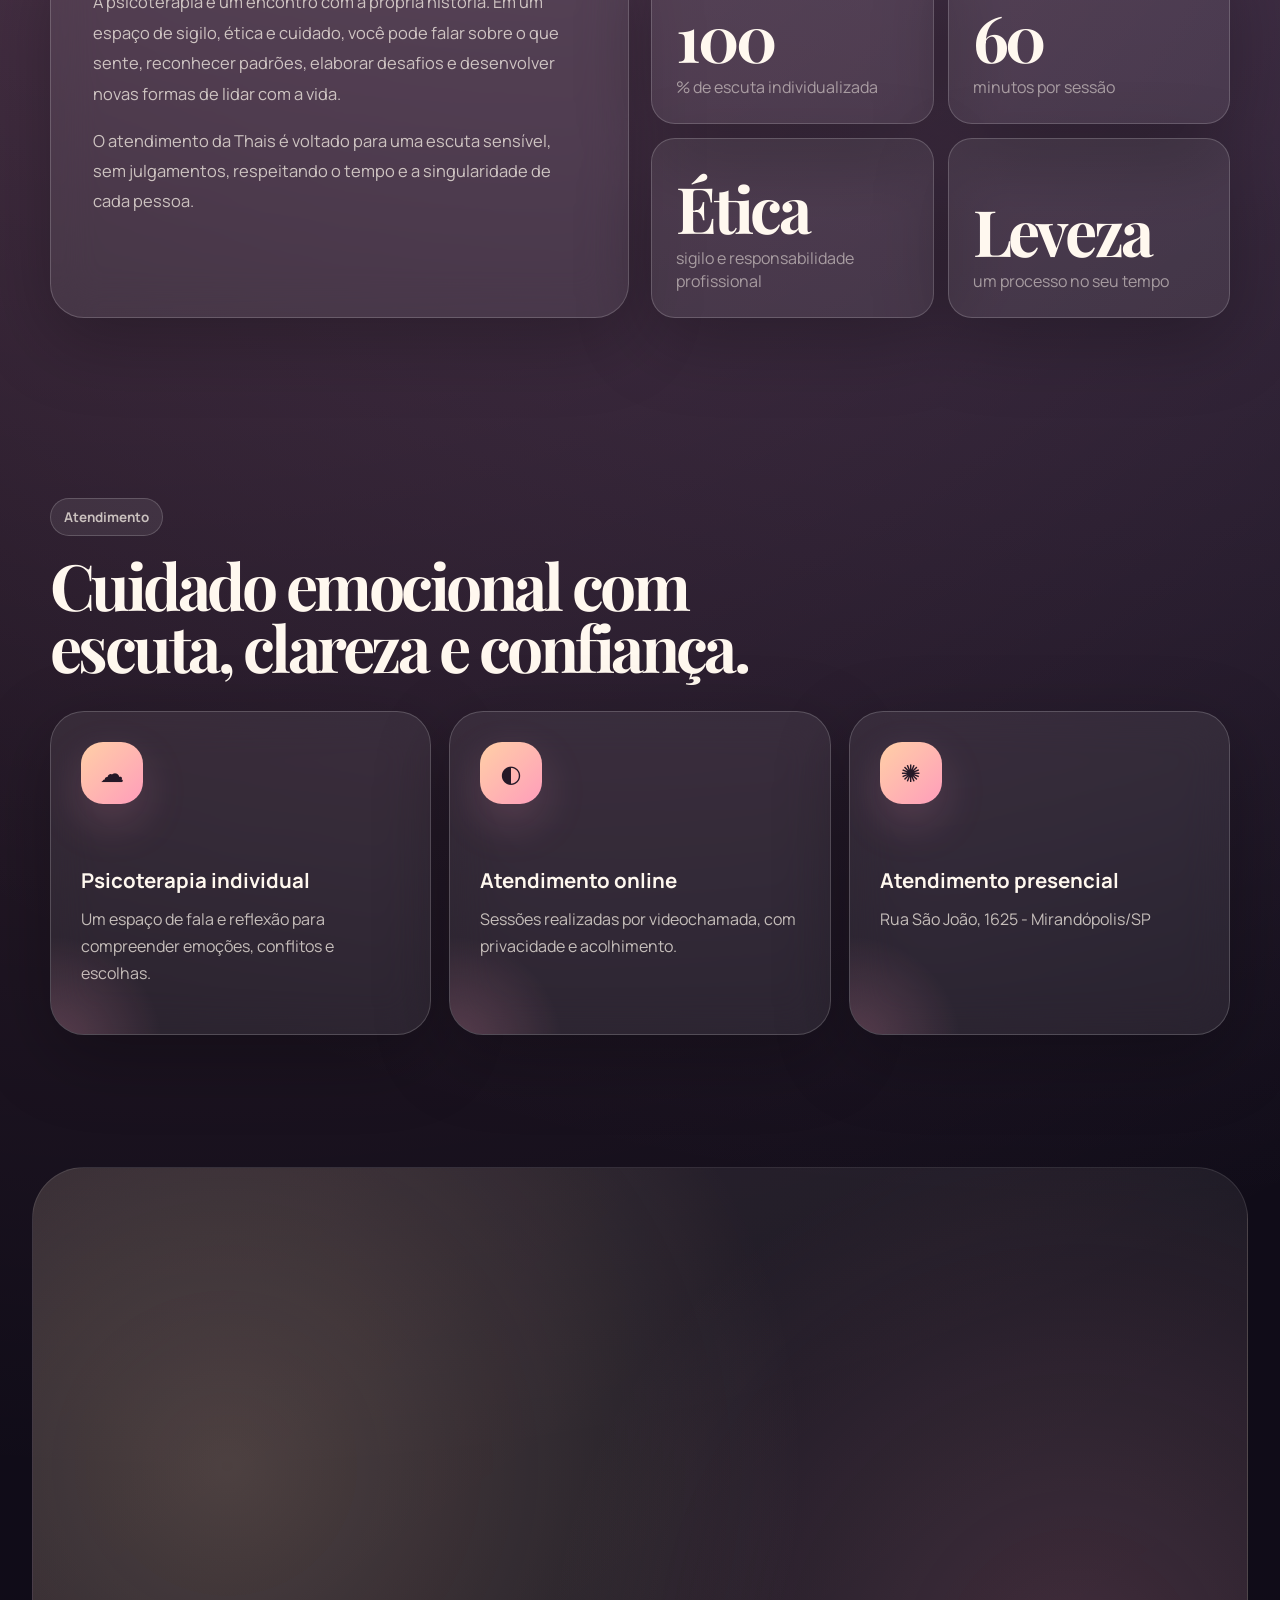
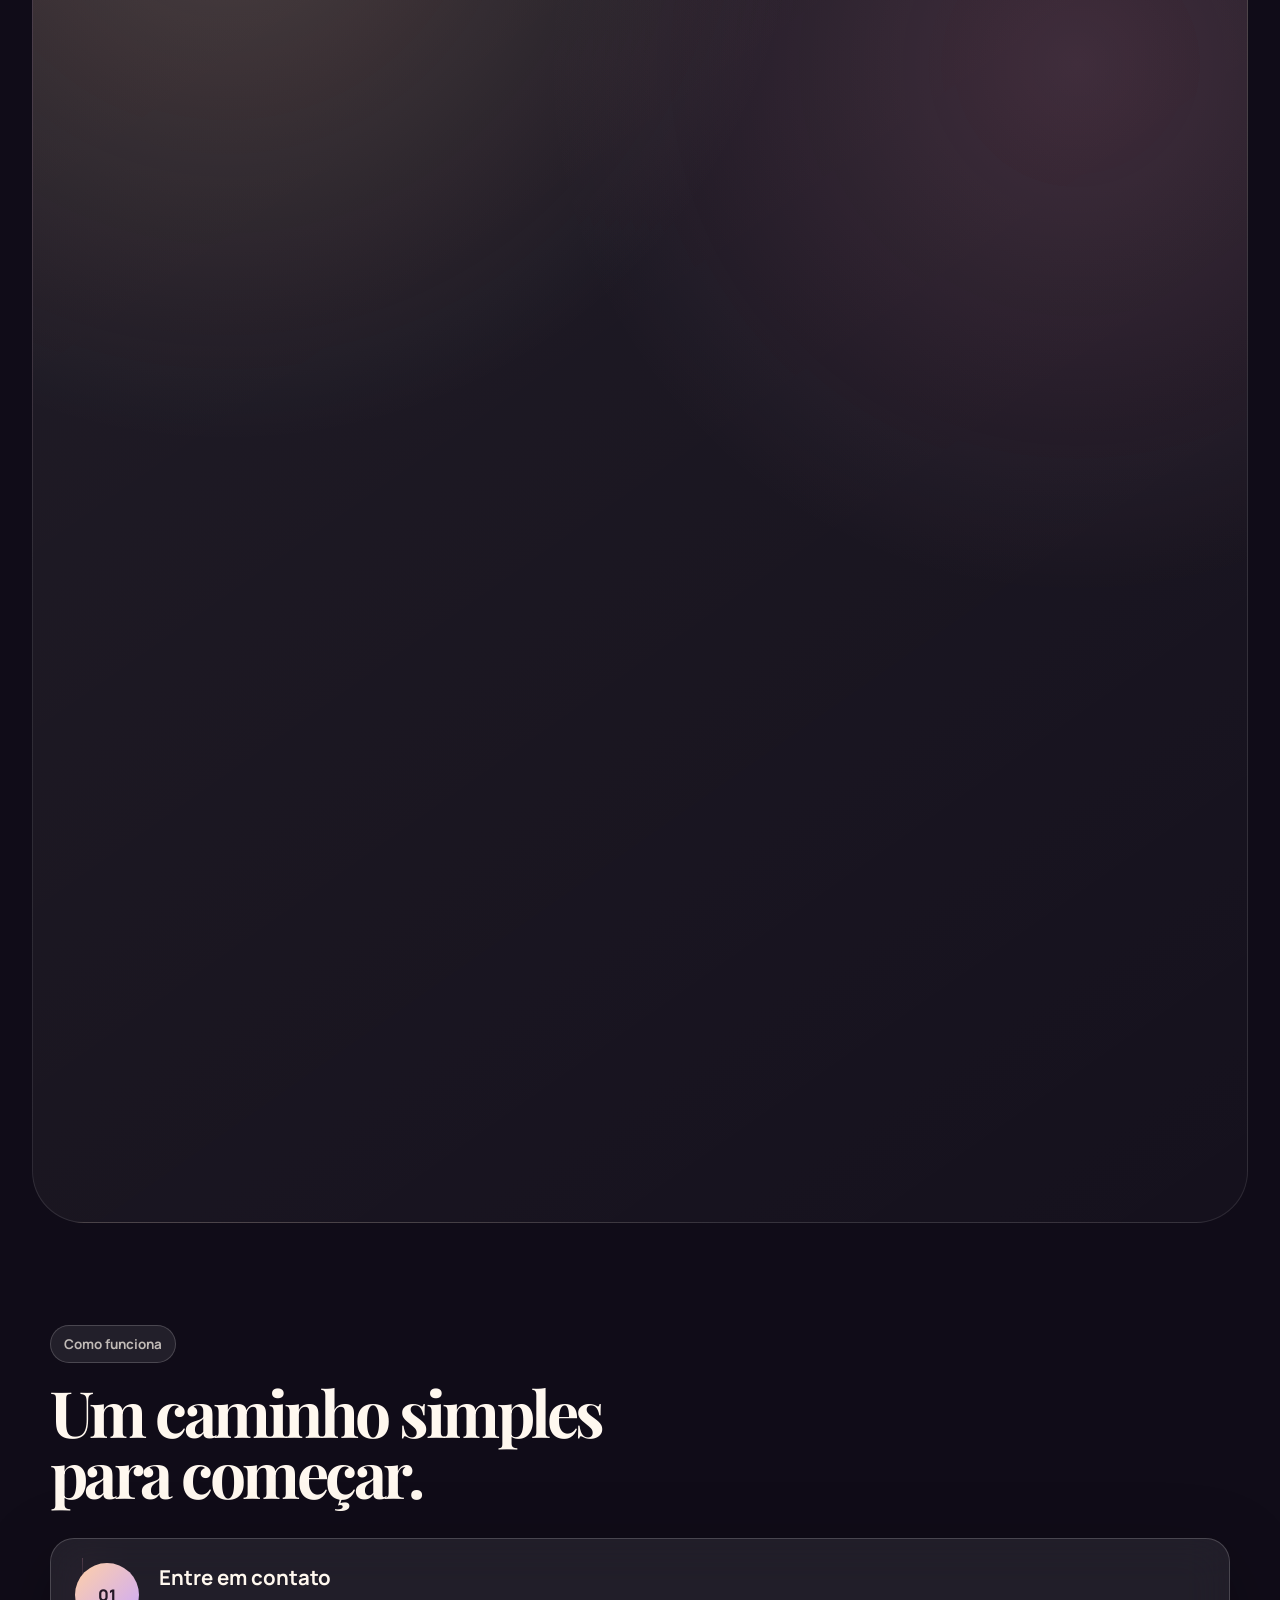
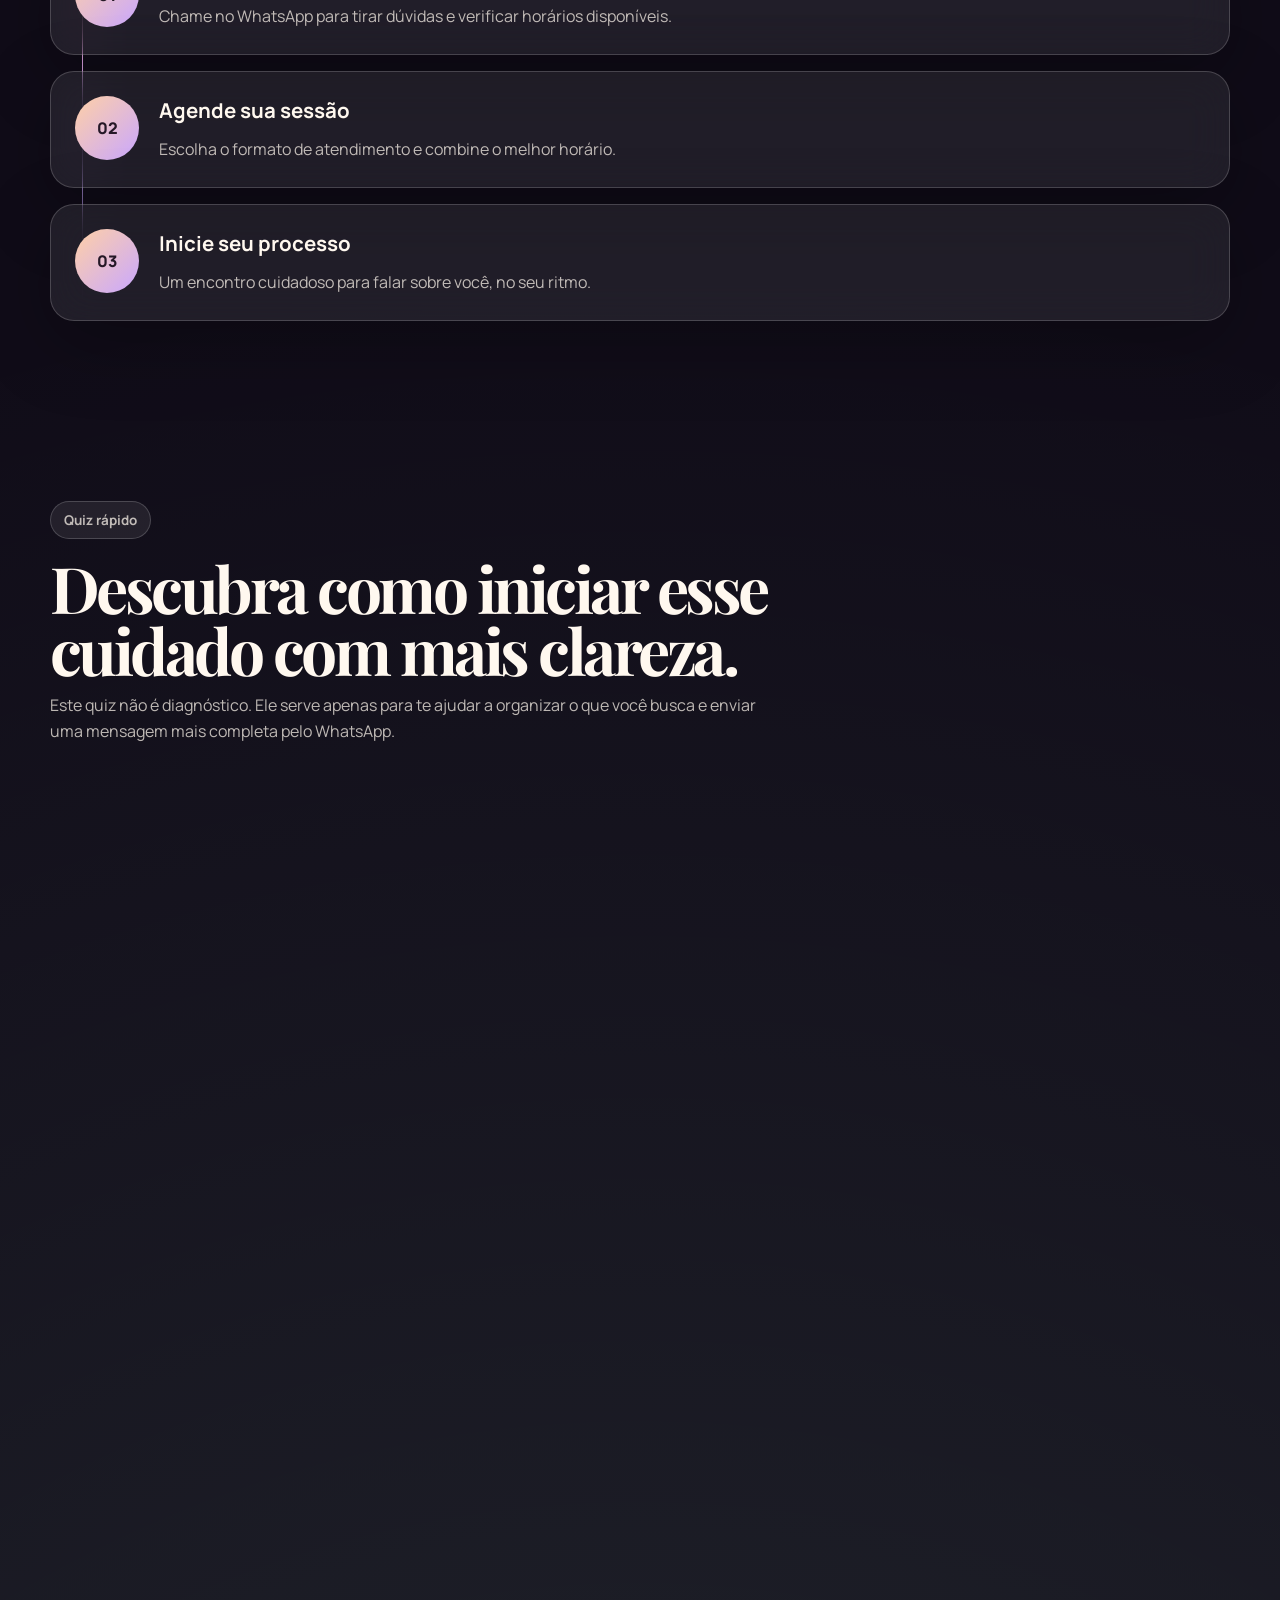
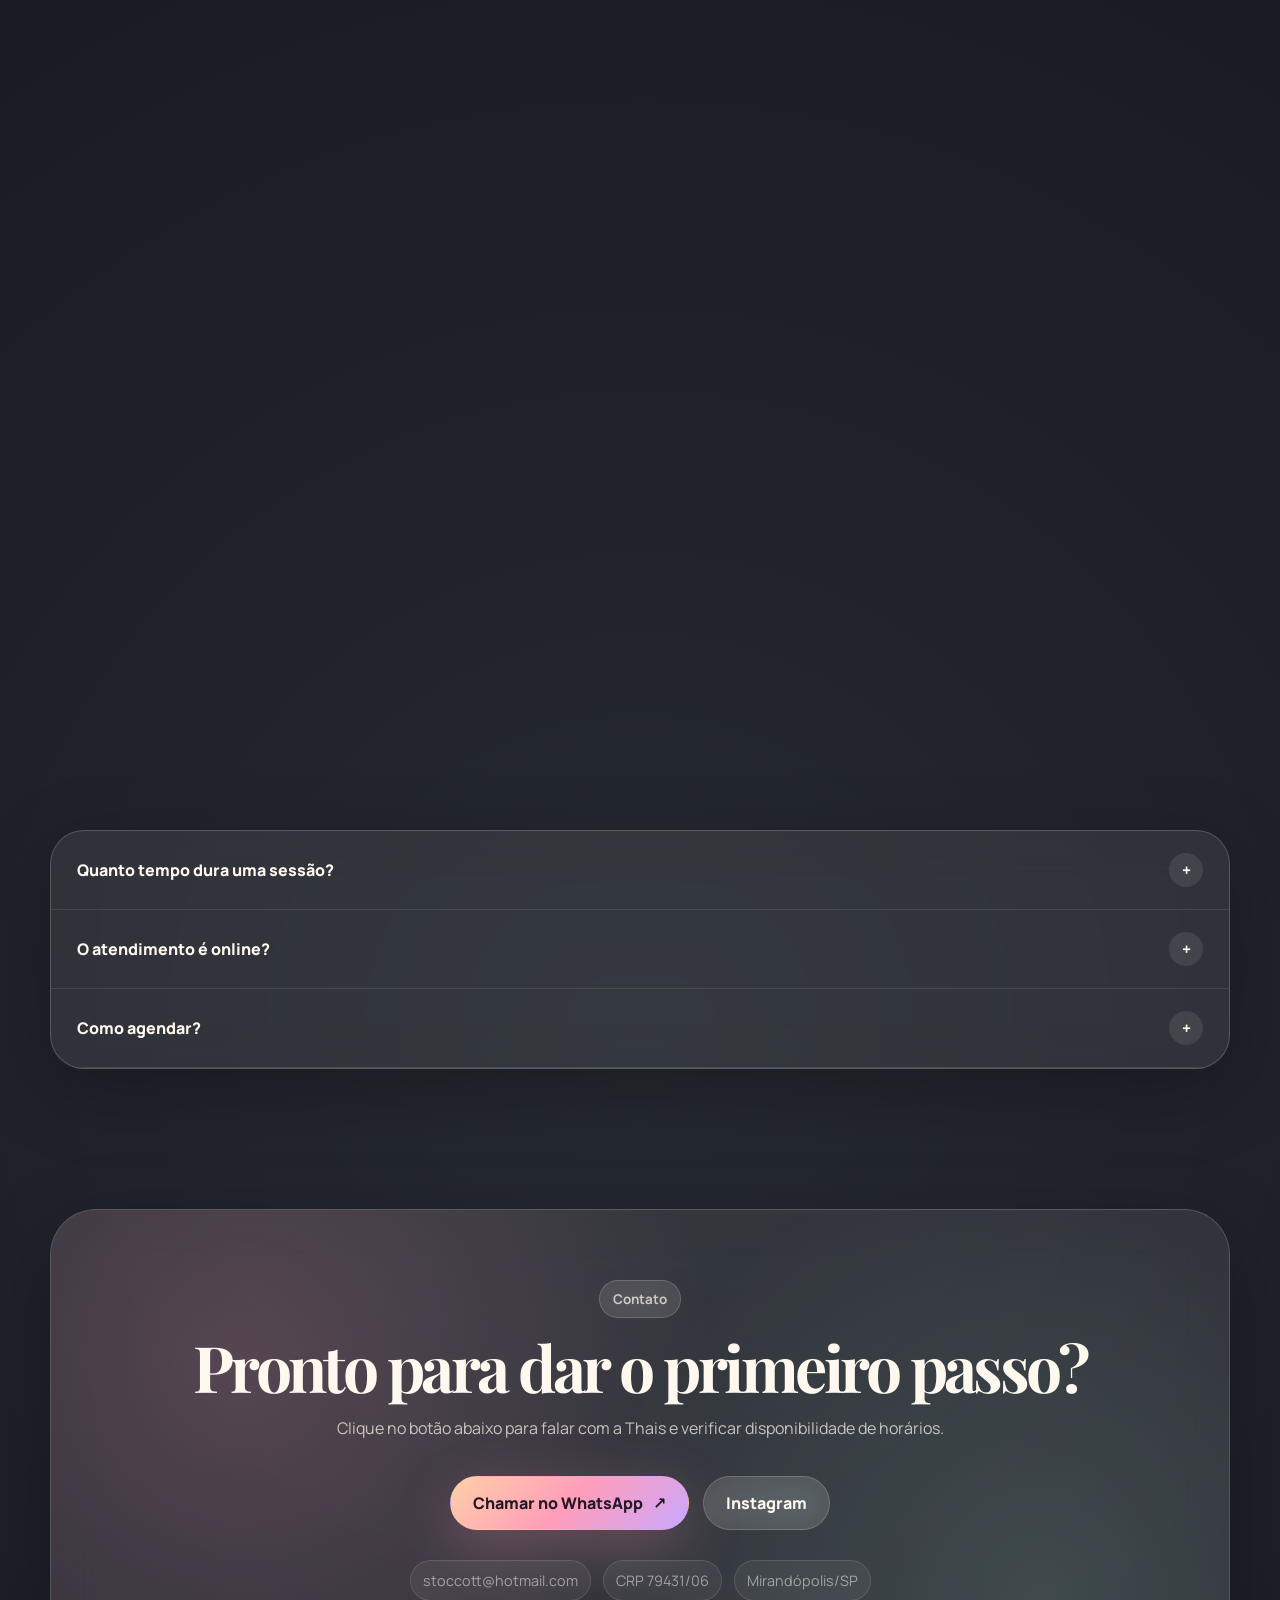
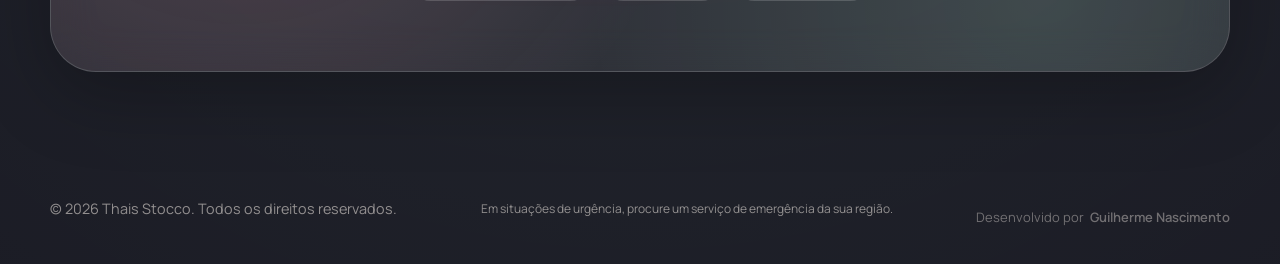
==== commit d3a0811f: "ajuste card/foto" ====
--- a/index.html
+++ b/index.html
@@ -238,67 +238,11 @@
         </aside>
       </div>
 
-      <div class="group-media-shell reveal delay-1" aria-label="Cards oficiais do grupo Reconstruindo Meu Lugar">
-        <div class="group-carousel-heading">
-          <div>
-            <span class="group-small-label">Material oficial da campanha</span>
-            <h3>Detalhes do nosso grupo
-              Reconstruindo Meu Lugar
-            </h3>
-            
-          </div>
-
-          <div class="group-carousel-controls" aria-label="Controles dos cards oficiais">
-            <button type="button" data-media-prev aria-label="Card oficial anterior">←</button>
-            <button type="button" data-media-next aria-label="Próximo card oficial">→</button>
-          </div>
-        </div>
-
-        <div class="official-card-carousel" data-media-carousel tabindex="0" aria-label="Galeria de cards oficiais do grupo">
-          <figure class="official-card-shot official-card-shot-cover">
-            <img src="assets/cards/card-01-reconstruindo-meu-lugar.jpg" alt="Card 1 do grupo Reconstruindo Meu Lugar" loading="lazy" />
-            <figcaption>Apresentação do grupo</figcaption>
-          </figure>
-          <figure class="official-card-shot">
-            <img src="assets/cards/card-02-talvez-voce-tenha-se-acostumado.jpg" alt="Card 2 com sinais de sobrecarga emocional" loading="lazy" />
-            <figcaption>Sinais de identificação</figcaption>
-          </figure>
-          <figure class="official-card-shot">
-            <img src="assets/cards/card-03-para-quem-e.jpg" alt="Card 3 explicando para quem é o grupo" loading="lazy" />
-            <figcaption>Para quem é</figcaption>
-          </figure>
-          <figure class="official-card-shot">
-            <img src="assets/cards/card-04-encontros-1-e-2.jpg" alt="Card 4 com os encontros 1 e 2" loading="lazy" />
-            <figcaption>Encontros 1 e 2</figcaption>
-          </figure>
-          <figure class="official-card-shot">
-            <img src="assets/cards/card-05-encontros-3-e-bonus.jpg" alt="Card 5 com os encontros 3, 4 e bônus" loading="lazy" />
-            <figcaption>Encontros 3, 4 e bônus</figcaption>
-          </figure>
-          <figure class="official-card-shot">
-            <img src="assets/cards/card-06-como-funciona.jpg" alt="Card 6 explicando como funciona o grupo" loading="lazy" />
-            <figcaption>Como funciona</figcaption>
-          </figure>
-          <figure class="official-card-shot">
-            <img src="assets/cards/card-07-voce-tambem-recebera.jpg" alt="Card 7 mostrando o que a participante receberá" loading="lazy" />
-            <figcaption>O que recebe</figcaption>
-          </figure>
-          <figure class="official-card-shot">
-            <img src="assets/cards/card-08-investimento.jpg" alt="Card 8 informando o investimento de R$ 129,90" loading="lazy" />
-            <figcaption>Investimento</figcaption>
-          </figure>
-          <figure class="official-card-shot">
-            <img src="assets/cards/card-09-garanta-sua-vaga.jpg" alt="Card 9 com chamada para garantir a vaga" loading="lazy" />
-            <figcaption>Chamada final</figcaption>
-          </figure>
-        </div>
-      </div>
-
       <div class="group-carousel-shell reveal" id="grupo-cards">
         <div class="group-carousel-heading">
           <div>
-            <span class="group-small-label">Resumo em texto</span>
-            <h3>Detalhes do grupo em leitura rápida</h3>
+            <span class="group-small-label">Detalhes do grupo</span>
+            <h3>Reconstruindo Meu Lugar</h3>
           </div>
 
           <div class="group-carousel-controls" aria-label="Controles do carrossel">
@@ -345,7 +289,7 @@
 
           <article class="program-card">
             <span class="program-number">04</span>
-            <div class="program-icon">01</div>
+            <div class="program-icon">📃</div>
             <h3>O que vamos trabalhar</h3>
             <div class="meeting-list">
               <div>
@@ -363,7 +307,7 @@
 
           <article class="program-card">
             <span class="program-number">05</span>
-            <div class="program-icon">02</div>
+            <div class="program-icon">🗨️</div>
             <h3>Continuação do processo</h3>
             <div class="meeting-list">
               <div>
@@ -415,17 +359,35 @@
             <p>Pagamento único.</p>
             <small>Uma oportunidade de voltar a se escutar, se perceber e reconstruir seu lugar dentro da própria história.</small>
           </article>
-
-          <article class="program-card program-card-cta">
-            <span class="program-number">09</span>
-            <div class="program-ornament">⌁</div>
-            <h3>Agora é hora de sustentar você.</h3>
-            <p>As vagas são limitadas para preservar a qualidade do acolhimento e das trocas dentro do grupo.</p>
-            <a class="btn btn-primary magnetic" href="https://wa.me/5518991692290?text=Ol%C3%A1%2C%20Thais!%20Quero%20garantir%20minha%20vaga%20no%20grupo%20Reconstruindo%20Meu%20Lugar." target="_blank" rel="noopener">
-              Garantir minha vaga
-              <span>↗</span>
-            </a>
-          </article>
+<article class="program-card program-card-cta new-cta-card">
+
+  <div class="cta-photo">
+    <img src="./assets/thais.jpg" alt="Thais">
+  </div>
+
+  <span class="program-number">09</span>
+
+  <div class="program-ornament">⌁</div>
+
+  <h3>
+    Agora é hora de sustentar você.
+  </h3>
+
+  <p>
+    As vagas são limitadas para preservar a qualidade do acolhimento e das trocas dentro do grupo.
+  </p>
+
+  <a
+    class="btn btn-primary magnetic"
+    href="https://wa.me/5518991692290?text=Ol%C3%A1%2C%20Thais!%20Quero%20garantir%20minha%20vaga%20no%20grupo%20Reconstruindo%20Meu%20Lugar."
+    target="_blank"
+    rel="noopener"
+  >
+    Garantir minha vaga
+    <span>↗</span>
+  </a>
+
+</article>
         </div>
       </div>
     </section>
--- a/styles.css
+++ b/styles.css
@@ -2006,7 +2006,6 @@
 
 .group-intro,
 .group-highlight,
-.group-media-shell,
 .group-carousel-shell {
   border: 1px solid rgba(255, 255, 255, 0.14);
   background:
@@ -2112,15 +2111,10 @@
   font-size: clamp(1.45rem, 3vw, 2.65rem);
 }
 
-.group-media-shell,
 .group-carousel-shell {
   padding: clamp(18px, 3vw, 28px);
   border-radius: 42px;
   overflow: hidden;
-}
-
-.group-media-shell {
-  margin-bottom: 24px;
 }
 
 .group-heading-text {
@@ -2130,109 +2124,6 @@
   line-height: 1.7;
 }
 
-.official-card-carousel {
-  display: grid;
-  grid-auto-flow: column;
-  grid-auto-columns: minmax(230px, 24%);
-  gap: 18px;
-  overflow-x: auto;
-  overscroll-behavior-inline: contain;
-  scroll-snap-type: inline mandatory;
-  scroll-padding-inline: 4px;
-  padding: 4px 4px 18px;
-  scrollbar-width: thin;
-  scrollbar-color: rgba(185, 255, 224, 0.45) rgba(255, 255, 255, 0.08);
-}
-
-.official-card-carousel::-webkit-scrollbar {
-  height: 10px;
-}
-
-.official-card-carousel::-webkit-scrollbar-track {
-  border-radius: 999px;
-  background: rgba(255, 255, 255, 0.08);
-}
-
-.official-card-carousel::-webkit-scrollbar-thumb {
-  border-radius: 999px;
-  background: linear-gradient(90deg, var(--mint), var(--rose), var(--lilac));
-}
-
-.official-card-shot {
-  position: relative;
-  min-height: 430px;
-  margin: 0;
-  padding: 12px 12px 52px;
-  scroll-snap-align: start;
-  border: 1px solid rgba(255, 255, 255, 0.14);
-  border-radius: 30px;
-  background:
-    linear-gradient(145deg, rgba(255, 255, 255, 0.12), rgba(255, 255, 255, 0.04)),
-    rgba(255, 255, 255, 0.065);
-  box-shadow: 0 18px 48px rgba(0, 0, 0, 0.28);
-  overflow: hidden;
-}
-
-.official-card-shot::before {
-  content: "";
-  position: absolute;
-  inset: -40% -20% auto auto;
-  width: 190px;
-  height: 190px;
-  border-radius: 999px;
-  background: radial-gradient(circle, rgba(255, 157, 187, 0.22), transparent 68%);
-  pointer-events: none;
-}
-
-.official-card-shot img {
-  position: relative;
-  z-index: 1;
-  display: block;
-  width: 100%;
-  height: 360px;
-  object-fit: contain;
-  border-radius: 22px;
-  background: rgba(255, 248, 239, 0.08);
-  box-shadow: inset 0 1px 0 rgba(255, 255, 255, 0.1);
-}
-
-.official-card-shot-cover {
-  grid-column: span 2;
-  grid-auto-columns: minmax(420px, 42%);
-}
-
-.official-card-shot-cover img {
-  object-fit: contain;
-}
-
-.official-card-shot figcaption {
-  position: absolute;
-  left: 16px;
-  right: 16px;
-  bottom: 14px;
-  z-index: 2;
-  display: flex;
-  align-items: center;
-  justify-content: space-between;
-  gap: 10px;
-  color: var(--text);
-  font-size: 0.78rem;
-  font-weight: 900;
-  letter-spacing: 0.08em;
-  text-transform: uppercase;
-}
-
-.official-card-shot figcaption::after {
-  content: "↗";
-  display: grid;
-  width: 26px;
-  height: 26px;
-  flex: 0 0 auto;
-  place-items: center;
-  border-radius: 999px;
-  color: #271725;
-  background: linear-gradient(135deg, var(--peach), var(--rose));
-}
 
 .group-carousel-heading {
   display: flex;
@@ -2555,13 +2446,6 @@
     grid-auto-columns: minmax(286px, 46%);
   }
 
-  .official-card-carousel {
-    grid-auto-columns: minmax(230px, 36%);
-  }
-
-  .official-card-shot-cover {
-    grid-column: auto;
-  }
 }
 
 @media (max-width: 760px) {
@@ -2572,7 +2456,6 @@
 
   .group-intro,
   .group-highlight,
-  .group-media-shell,
   .group-carousel-shell {
     border-radius: 32px;
   }
@@ -2591,20 +2474,10 @@
     display: none;
   }
 
-  .group-carousel,
-  .official-card-carousel {
+  .group-carousel {
     grid-auto-columns: minmax(282px, 86%);
     gap: 14px;
     padding-bottom: 12px;
-  }
-
-  .official-card-shot {
-    min-height: 420px;
-    border-radius: 28px;
-  }
-
-  .official-card-shot img {
-    height: 350px;
   }
 
   .program-card {
@@ -2617,3 +2490,137 @@
     font-size: clamp(1.62rem, 8vw, 2.2rem);
   }
 }
+
+
+/* =========================================================
+   CARD 09 — CTA COM FOTO
+========================================================= */
+
+.new-cta-card {
+  position: relative;
+  overflow: hidden;
+  min-height: 520px;
+  padding: 34px;
+  display: flex;
+  flex-direction: column;
+  justify-content: flex-end;
+  border-radius: 34px;
+  background:
+    linear-gradient(
+      180deg,
+      rgba(255,250,244,0.98) 0%,
+      rgba(241,213,221,0.95) 60%,
+      rgba(181,107,132,0.92) 100%
+    );
+}
+
+.new-cta-card::after {
+  content: "";
+  position: absolute;
+  right: -60px;
+  bottom: -60px;
+  width: 220px;
+  height: 220px;
+  border-radius: 50%;
+  background: radial-gradient(circle, rgba(255,255,255,.18), transparent 70%);
+  z-index: 0;
+}
+
+.new-cta-card .cta-photo {
+  position: absolute;
+  top: 24px;
+  right: 24px;
+  width: 170px;
+  height: 220px;
+  border-radius: 24px;
+  overflow: hidden;
+  z-index: 1;
+  transform: rotate(4deg);
+  box-shadow: 0 20px 45px rgba(0,0,0,.18);
+  transition: transform .4s ease, box-shadow .4s ease;
+}
+
+.new-cta-card .cta-photo:hover {
+  transform: rotate(0deg) translateY(-6px);
+  box-shadow: 0 30px 60px rgba(0,0,0,.22);
+}
+
+.new-cta-card .cta-photo img {
+  width: 100%;
+  height: 100%;
+  object-fit: cover;
+  display: block;
+}
+
+.new-cta-card .program-number,
+.new-cta-card .program-ornament,
+.new-cta-card h3,
+.new-cta-card p,
+.new-cta-card .btn {
+  position: relative;
+  z-index: 3;
+}
+
+.new-cta-card .program-number {
+  margin-bottom: 22px;
+}
+
+.new-cta-card .program-ornament {
+  margin-bottom: 22px;
+}
+
+.new-cta-card h3 {
+  max-width: 68%;
+  margin-bottom: 18px;
+  color: #432633;
+  font-family: "Playfair Display", Georgia, serif;
+  font-size: clamp(2.2rem, 4vw, 4rem);
+  line-height: .92;
+  letter-spacing: -0.05em;
+}
+
+.new-cta-card p {
+  max-width: 62%;
+  margin-bottom: 28px;
+  color: rgba(67,38,51,.76);
+  line-height: 1.6;
+  font-size: 1rem;
+}
+
+.new-cta-card .btn {
+  width: fit-content;
+  min-height: 56px;
+  padding-inline: 24px;
+  font-weight: 800;
+}
+
+@media (max-width: 768px) {
+  .new-cta-card {
+    min-height: 460px;
+    padding: 28px;
+  }
+
+  .new-cta-card .cta-photo {
+    width: 135px;
+    height: 180px;
+    top: 18px;
+    right: 18px;
+    border-radius: 20px;
+    transform: rotate(3deg);
+  }
+
+  .new-cta-card h3 {
+    max-width: 100%;
+    font-size: clamp(2.6rem, 10vw, 4rem);
+  }
+
+  .new-cta-card p {
+    max-width: 100%;
+    font-size: .98rem;
+  }
+
+  .new-cta-card .btn {
+    width: 100%;
+    justify-content: center;
+  }
+}
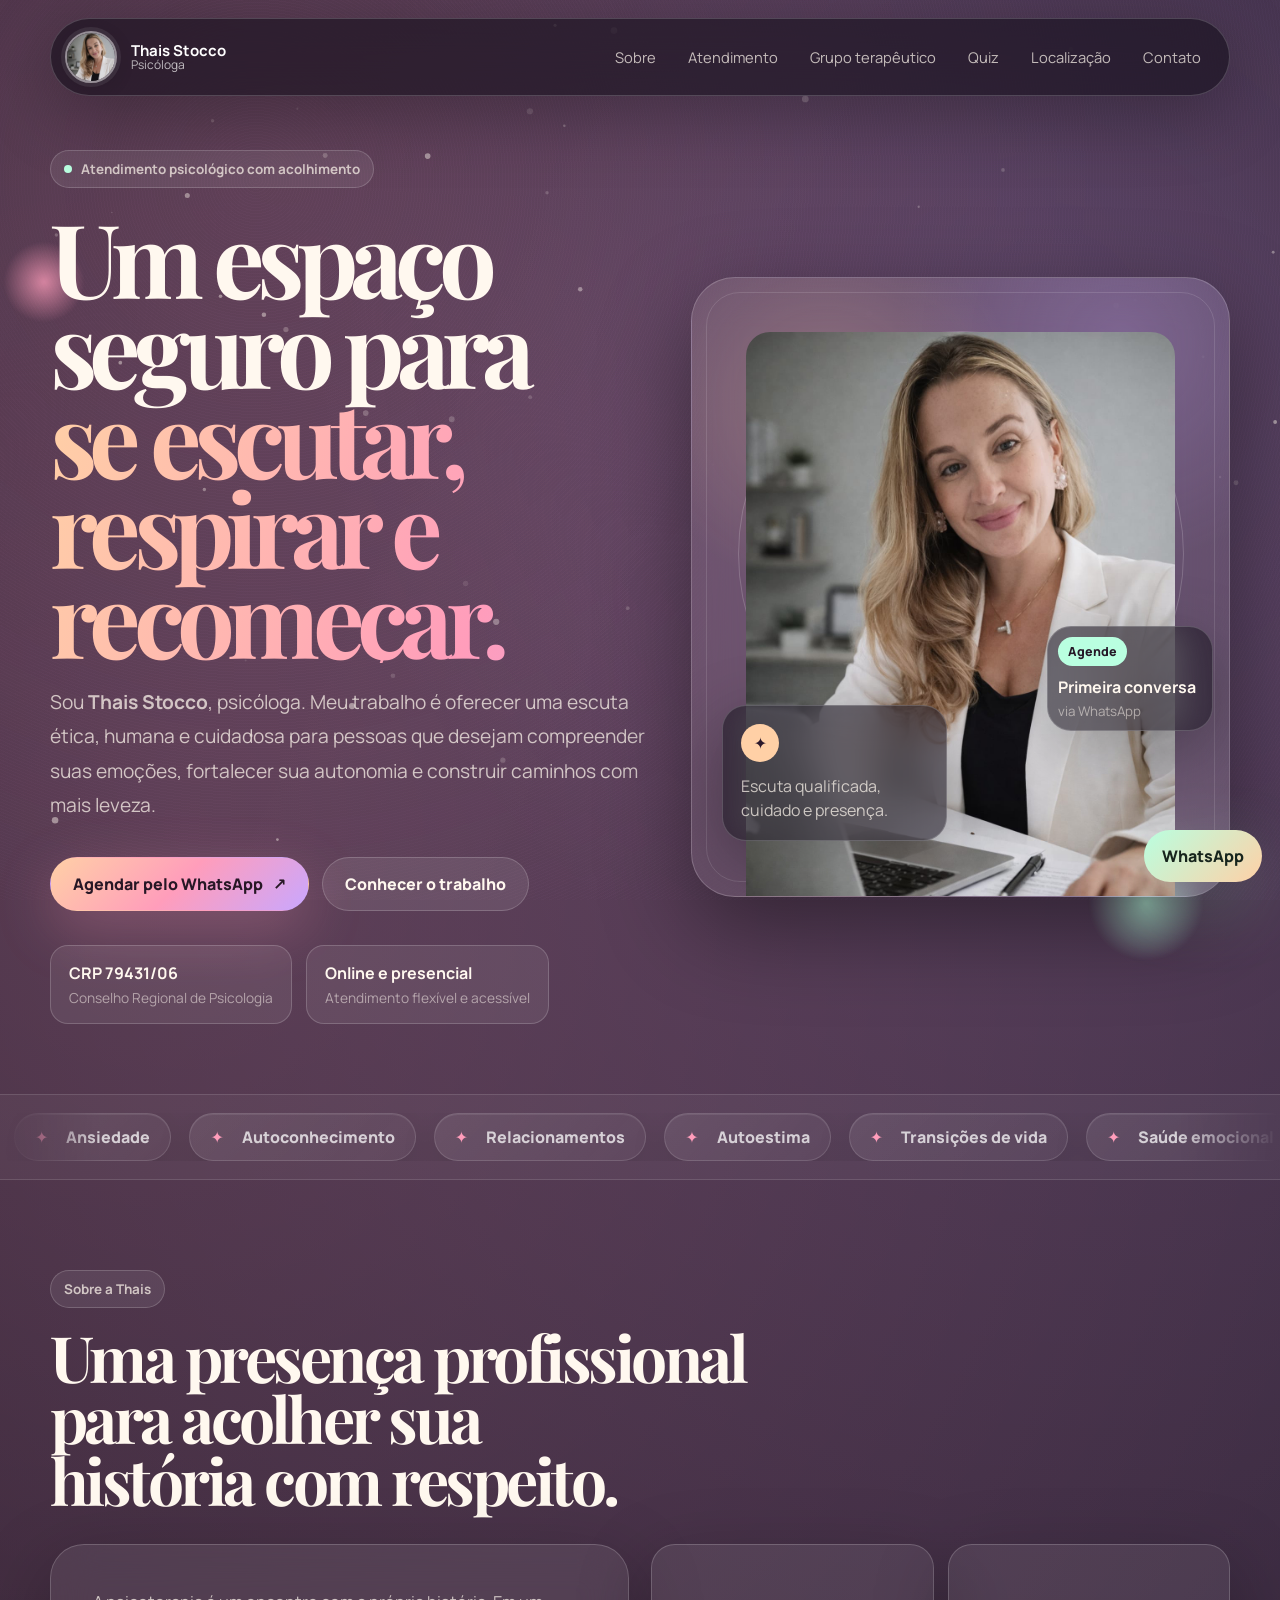
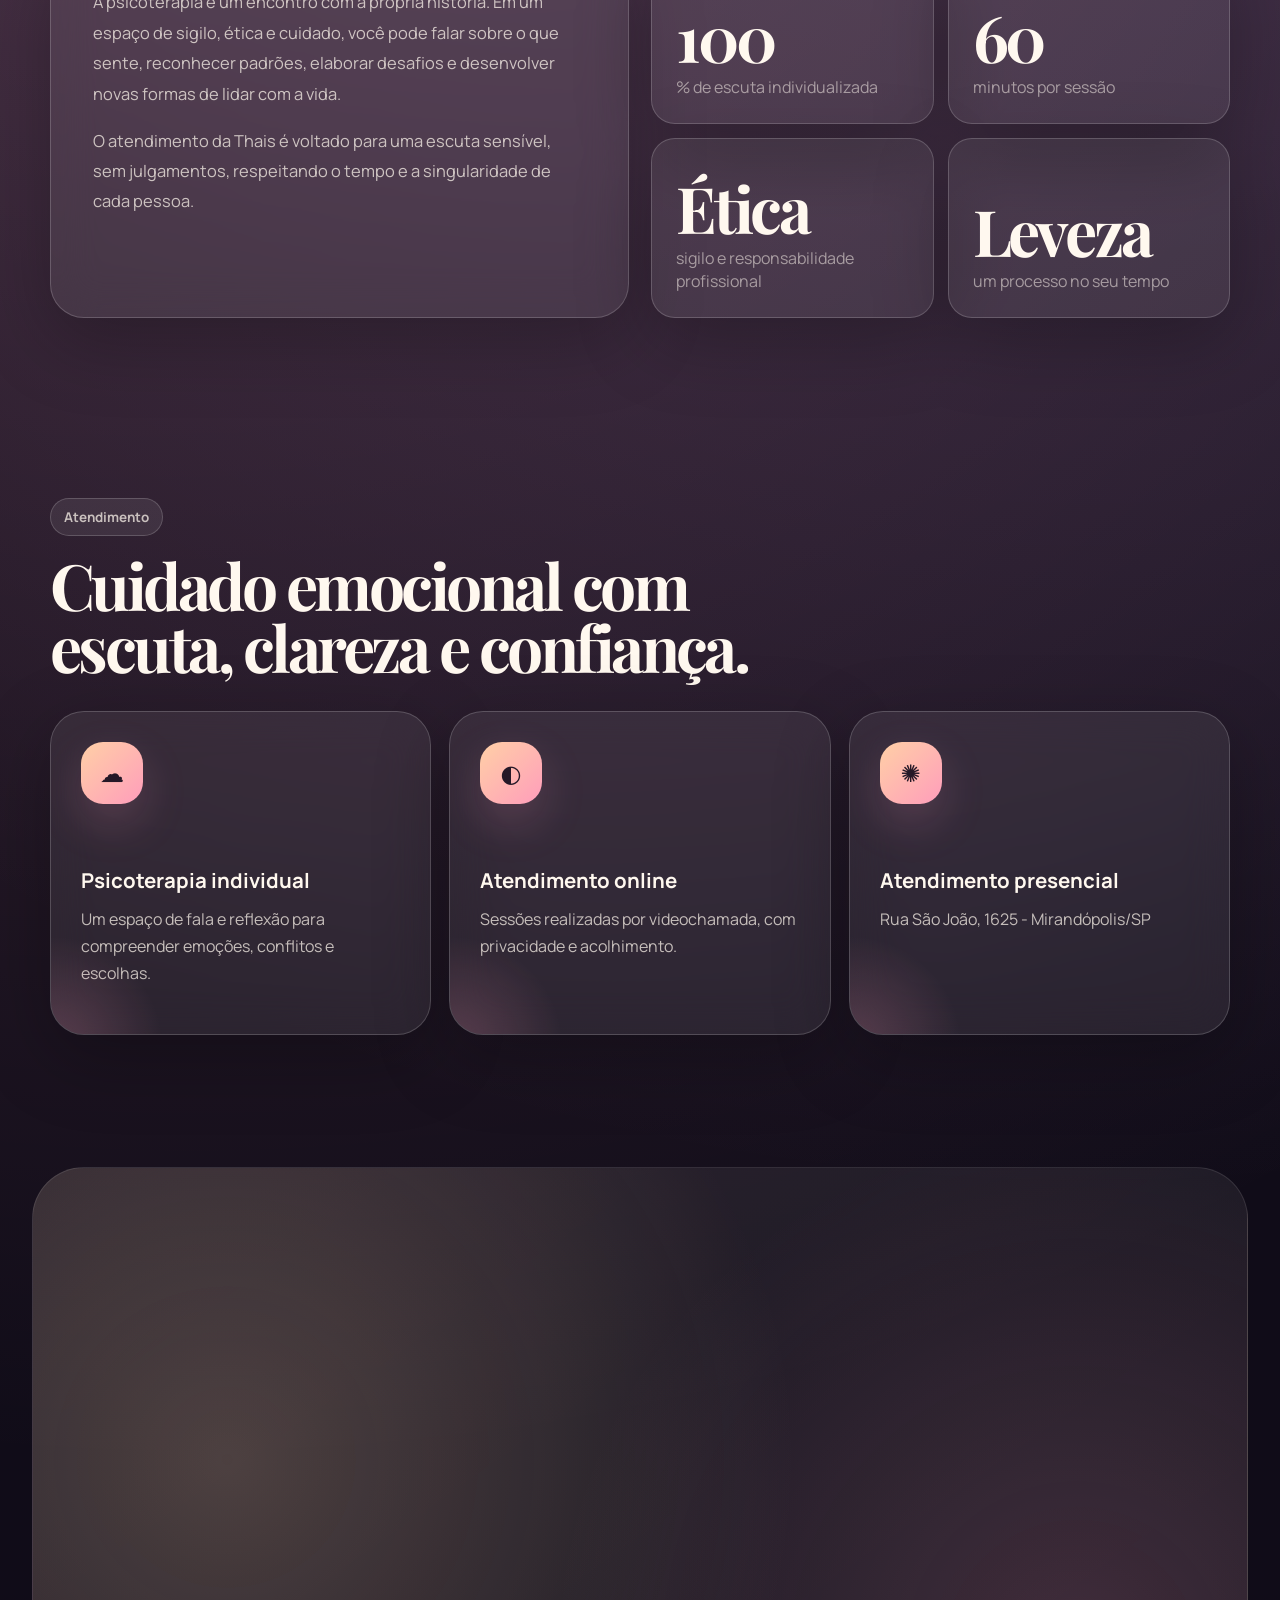
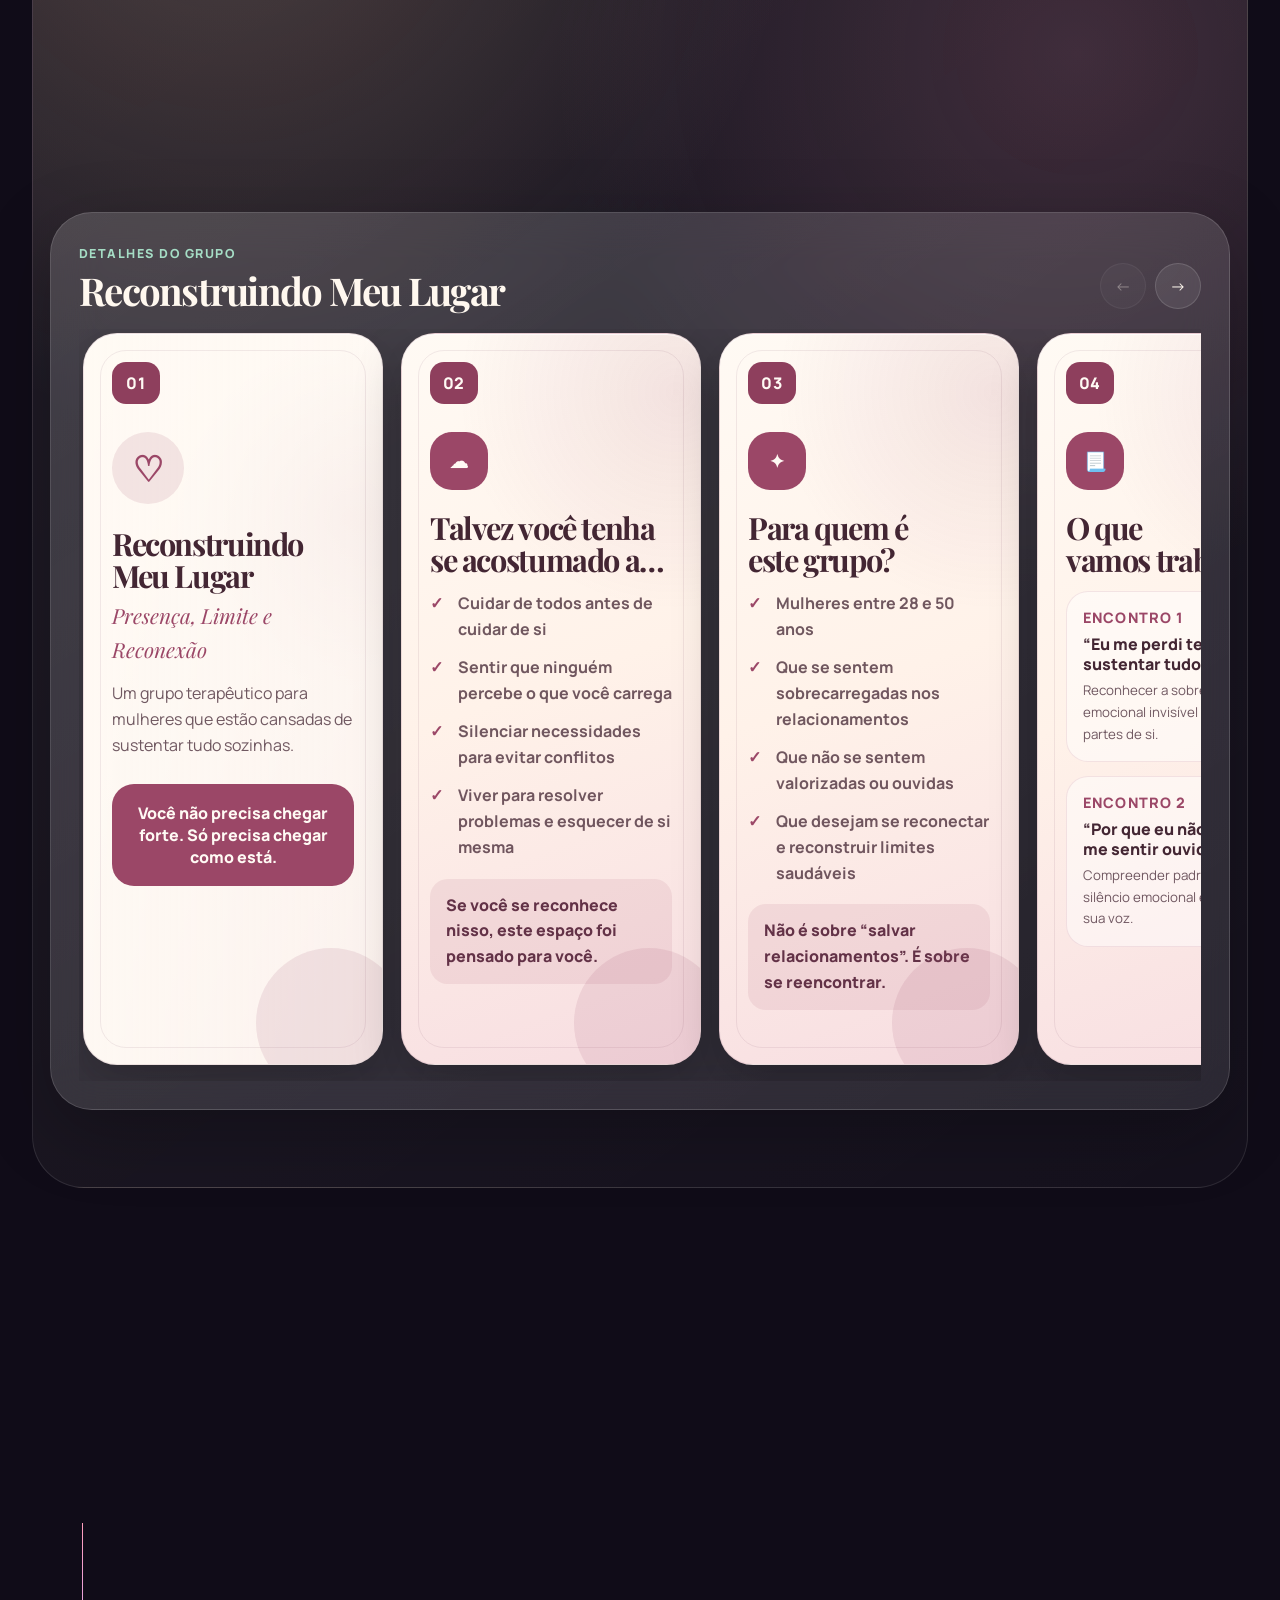
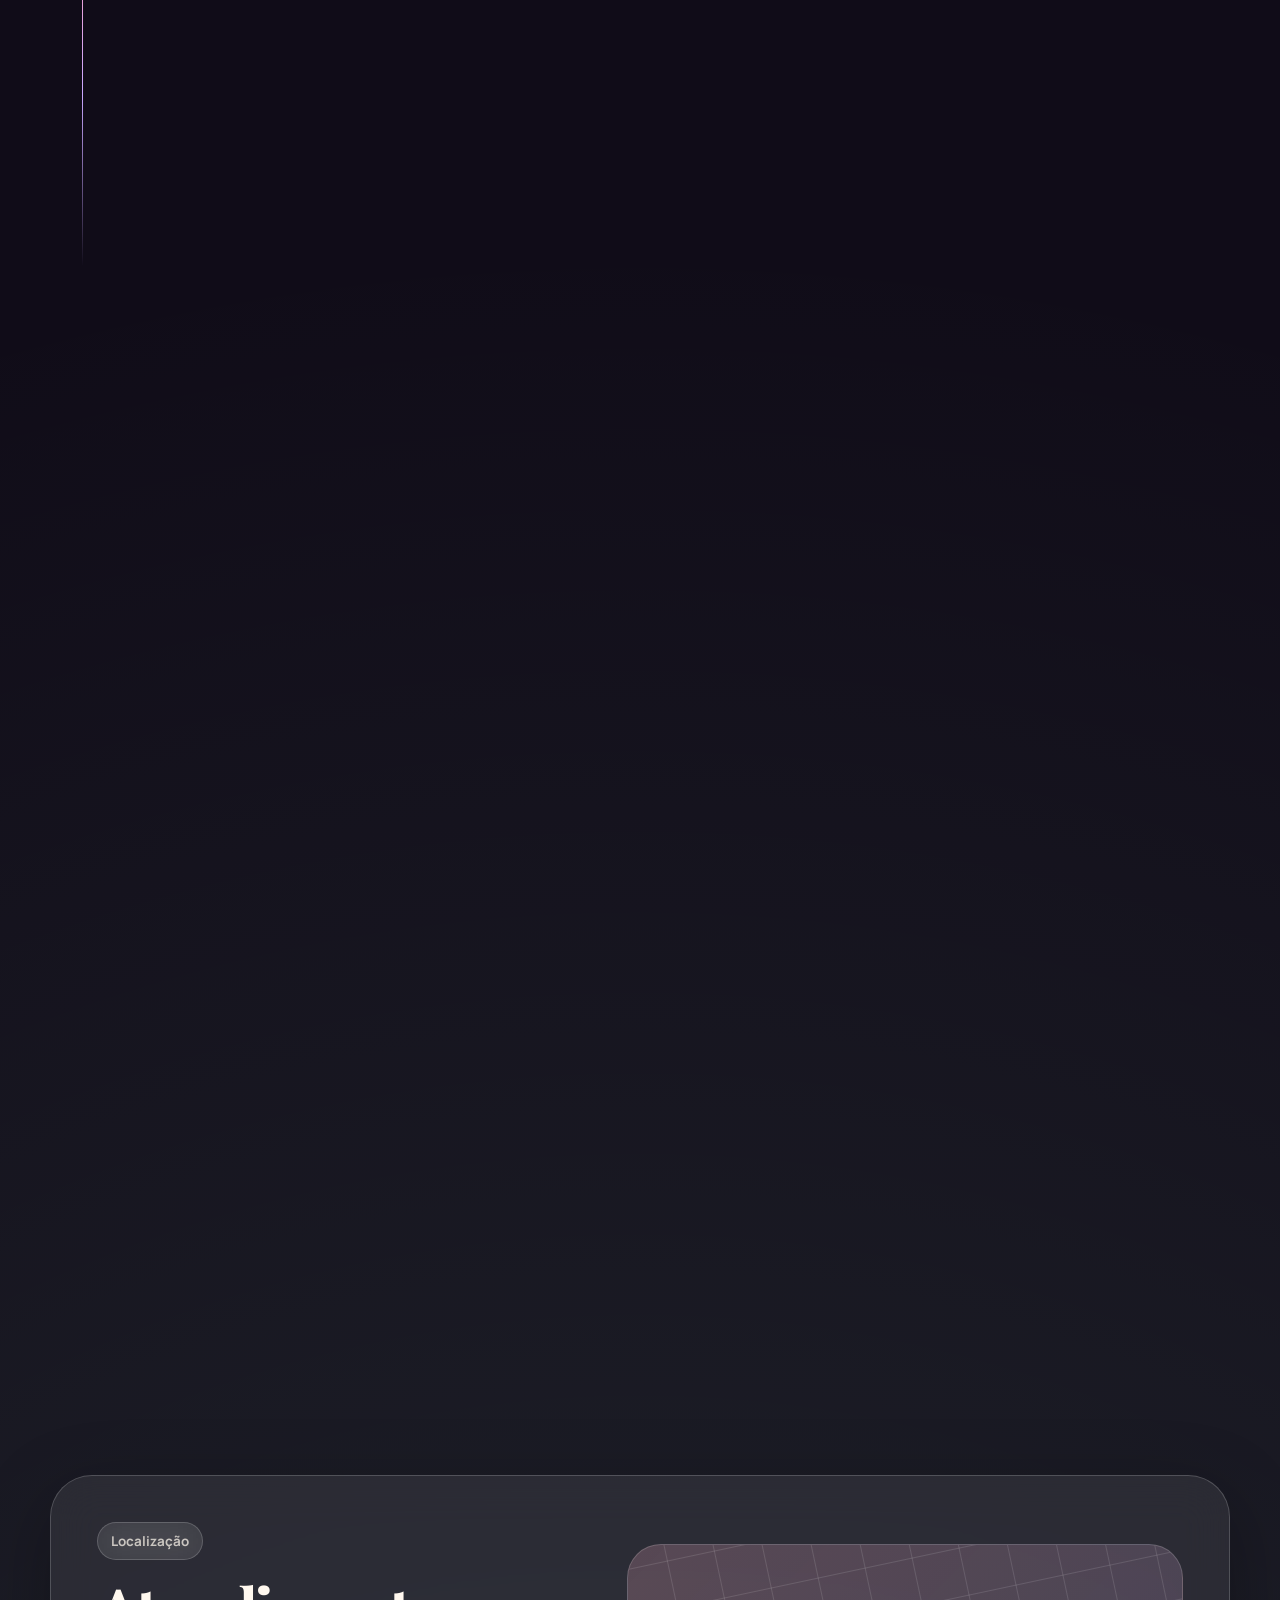
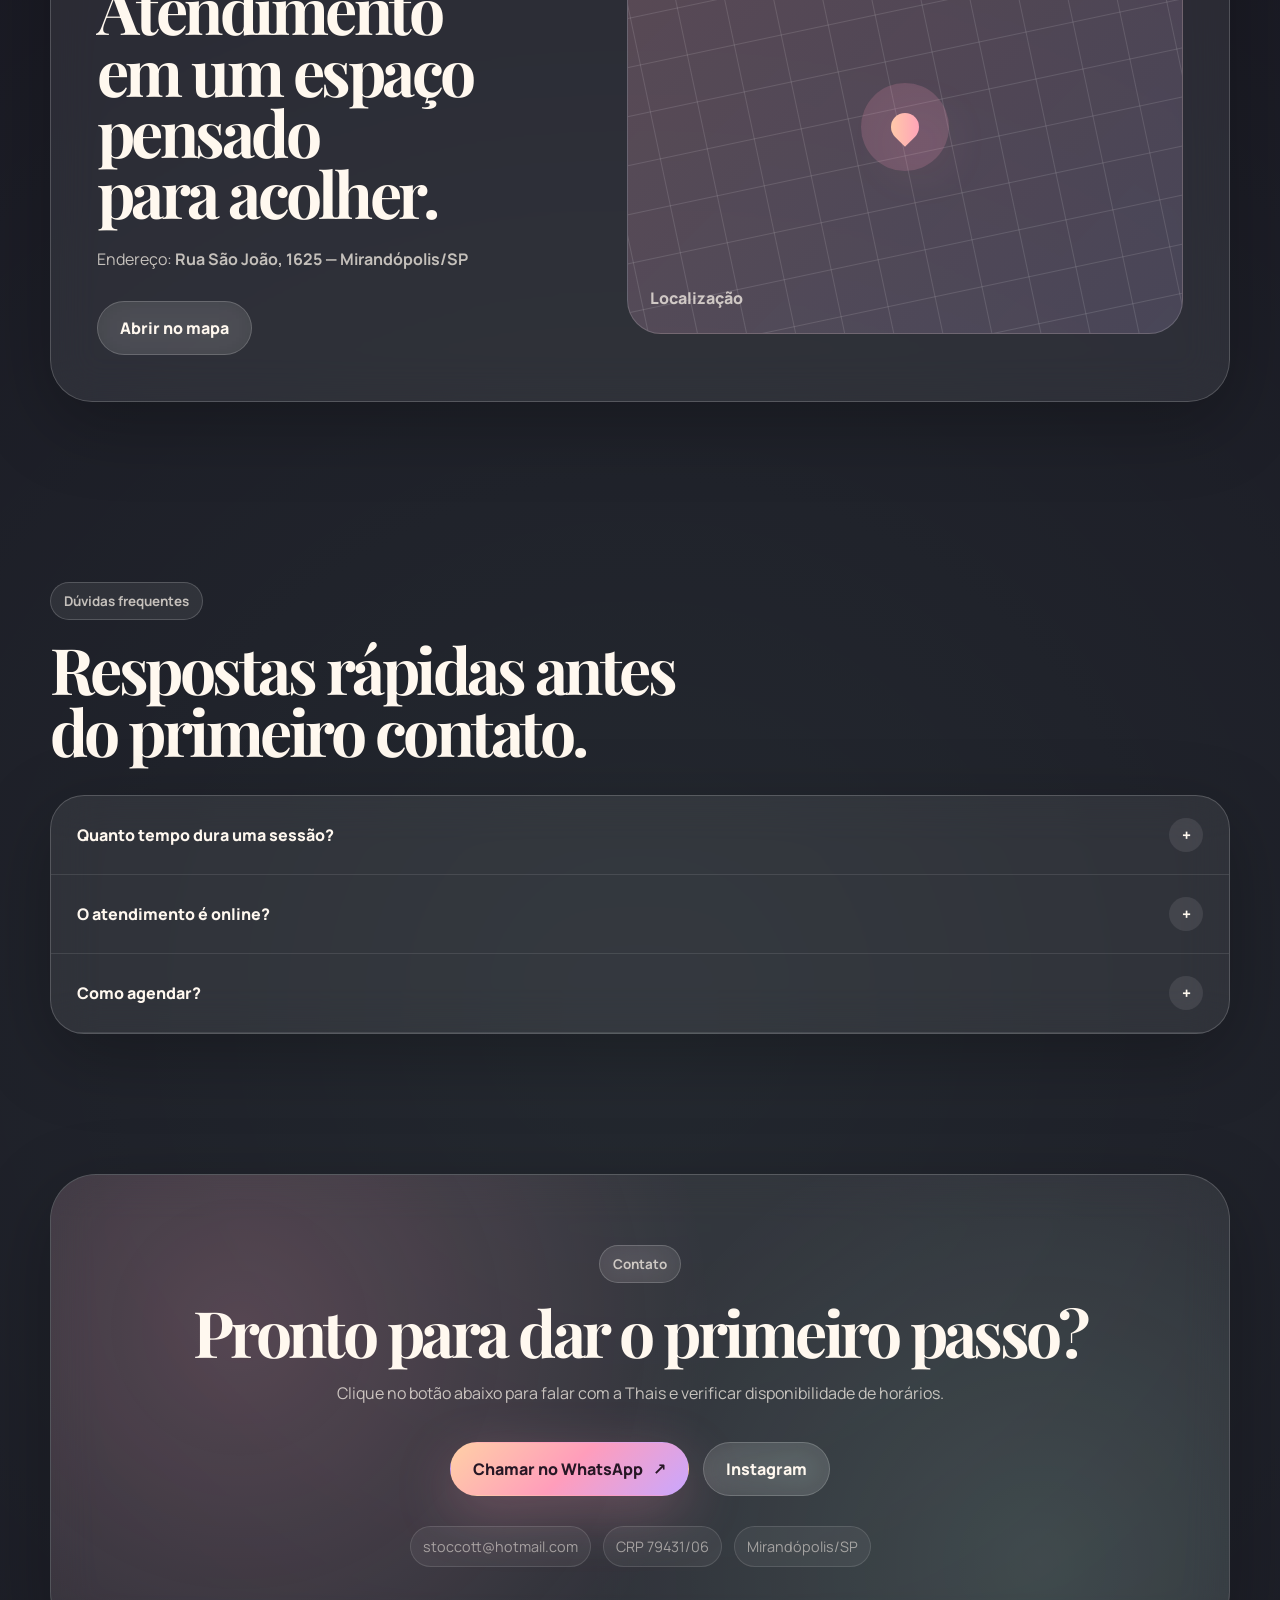
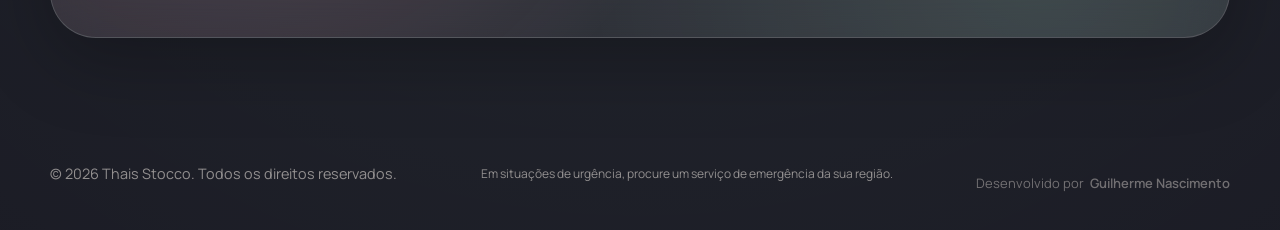
==== commit 0fdc597f: "ajuste foto" ====
--- a/index.html
+++ b/index.html
@@ -369,9 +369,7 @@
 
   <div class="program-ornament">⌁</div>
 
-  <h3>
-    Agora é hora de sustentar você.
-  </h3>
+  <h3>Agora é hora de<br>sustentar você.</h3>
 
   <p>
     As vagas são limitadas para preservar a qualidade do acolhimento e das trocas dentro do grupo.
--- a/styles.css
+++ b/styles.css
@@ -2493,67 +2493,97 @@
 
 
 /* =========================================================
-   CARD 09 — CTA COM FOTO
+   CARD 09 — CTA COM FOTO (FULL BLEED)
 ========================================================= */
 
 .new-cta-card {
   position: relative;
   overflow: hidden;
-  min-height: 520px;
-  padding: 34px;
+  min-height: 560px;
+  padding: 36px;
   display: flex;
   flex-direction: column;
   justify-content: flex-end;
   border-radius: 34px;
-  background:
-    linear-gradient(
-      180deg,
-      rgba(255,250,244,0.98) 0%,
-      rgba(241,213,221,0.95) 60%,
-      rgba(181,107,132,0.92) 100%
-    );
-}
-
-.new-cta-card::after {
-  content: "";
-  position: absolute;
-  right: -60px;
-  bottom: -60px;
-  width: 220px;
-  height: 220px;
-  border-radius: 50%;
-  background: radial-gradient(circle, rgba(255,255,255,.18), transparent 70%);
-  z-index: 0;
-}
-
+  background: #2a1520;
+}
+
+/* Foto de fundo full-bleed */
 .new-cta-card .cta-photo {
   position: absolute;
-  top: 24px;
-  right: 24px;
-  width: 170px;
-  height: 220px;
-  border-radius: 24px;
-  overflow: hidden;
-  z-index: 1;
-  transform: rotate(4deg);
-  box-shadow: 0 20px 45px rgba(0,0,0,.18);
-  transition: transform .4s ease, box-shadow .4s ease;
-}
-
-.new-cta-card .cta-photo:hover {
-  transform: rotate(0deg) translateY(-6px);
-  box-shadow: 0 30px 60px rgba(0,0,0,.22);
+  inset: 0;
+  z-index: 0;
 }
 
 .new-cta-card .cta-photo img {
   width: 100%;
   height: 100%;
   object-fit: cover;
+  object-position: center 20%;
   display: block;
-}
-
-.new-cta-card .program-number,
-.new-cta-card .program-ornament,
+  transition: transform 0.7s ease;
+}
+
+.new-cta-card:hover .cta-photo img {
+  transform: scale(1.04);
+}
+
+/* Gradiente elegante por cima da foto */
+.new-cta-card::before {
+  content: "";
+  position: absolute;
+  inset: 0;
+  z-index: 1;
+  background:
+    linear-gradient(
+      170deg,
+      rgba(20, 8, 14, 0.10) 0%,
+      rgba(20, 8, 14, 0.18) 30%,
+      rgba(20, 8, 14, 0.72) 65%,
+      rgba(20, 8, 14, 0.93) 100%
+    );
+}
+
+/* Brilho decorativo rosê no topo */
+.new-cta-card::after {
+  content: "";
+  position: absolute;
+  top: -80px;
+  right: -60px;
+  width: 280px;
+  height: 280px;
+  z-index: 2;
+  border-radius: 50%;
+  background: radial-gradient(circle, rgba(181,107,132,0.28), transparent 65%);
+  pointer-events: none;
+}
+
+/* Número e ornamento sobre tudo */
+.new-cta-card .program-number {
+  position: absolute;
+  top: 28px;
+  left: 28px;
+  z-index: 4;
+  margin-bottom: 0;
+  color: #fff;
+  background: rgba(255,255,255,0.14);
+  backdrop-filter: blur(8px);
+  border: 1px solid rgba(255,255,255,0.22);
+}
+
+.new-cta-card .program-ornament {
+  position: absolute;
+  top: 24px;
+  right: 28px;
+  z-index: 4;
+  margin-bottom: 0;
+  color: rgba(255,255,255,0.7);
+  background: rgba(255,255,255,0.10);
+  backdrop-filter: blur(8px);
+  border: 1px solid rgba(255,255,255,0.18);
+}
+
+/* Conteúdo textual — sobre o gradiente escuro */
 .new-cta-card h3,
 .new-cta-card p,
 .new-cta-card .btn {
@@ -2561,62 +2591,84 @@
   z-index: 3;
 }
 
-.new-cta-card .program-number {
-  margin-bottom: 22px;
-}
-
-.new-cta-card .program-ornament {
-  margin-bottom: 22px;
-}
-
 .new-cta-card h3 {
-  max-width: 68%;
-  margin-bottom: 18px;
-  color: #432633;
+  margin: 0 0 14px;
+  color: #fff;
   font-family: "Playfair Display", Georgia, serif;
-  font-size: clamp(2.2rem, 4vw, 4rem);
-  line-height: .92;
+  font-size: clamp(2.4rem, 3.8vw, 4.2rem);
+  font-weight: 700;
+  line-height: 0.93;
   letter-spacing: -0.05em;
+  text-shadow: 0 2px 24px rgba(0,0,0,0.3);
 }
 
 .new-cta-card p {
-  max-width: 62%;
-  margin-bottom: 28px;
-  color: rgba(67,38,51,.76);
-  line-height: 1.6;
-  font-size: 1rem;
+  margin: 0 0 28px;
+  max-width: 78%;
+  color: rgba(255, 232, 240, 0.82);
+  font-size: 0.97rem;
+  line-height: 1.65;
 }
 
 .new-cta-card .btn {
   width: fit-content;
-  min-height: 56px;
-  padding-inline: 24px;
+  min-height: 54px;
+  padding-inline: 28px;
   font-weight: 800;
-}
-
+  background: #fff;
+  color: #432633;
+  border: none;
+  box-shadow: 0 8px 32px rgba(0,0,0,0.28);
+  transition: transform 0.25s ease, box-shadow 0.25s ease;
+}
+
+.new-cta-card .btn:hover {
+  transform: translateY(-3px);
+  box-shadow: 0 16px 44px rgba(0,0,0,0.34);
+}
+
+/* ── MOBILE ── */
 @media (max-width: 768px) {
   .new-cta-card {
-    min-height: 460px;
+    min-height: 480px;
     padding: 28px;
-  }
-
-  .new-cta-card .cta-photo {
-    width: 135px;
-    height: 180px;
-    top: 18px;
-    right: 18px;
-    border-radius: 20px;
-    transform: rotate(3deg);
+    border-radius: 28px;
+  }
+
+  .new-cta-card .cta-photo img {
+    object-position: center 15%;
+  }
+
+  .new-cta-card::before {
+    background:
+      linear-gradient(
+        180deg,
+        rgba(20, 8, 14, 0.08) 0%,
+        rgba(20, 8, 14, 0.20) 35%,
+        rgba(20, 8, 14, 0.80) 62%,
+        rgba(20, 8, 14, 0.96) 100%
+      );
+  }
+
+  .new-cta-card .program-number {
+    top: 22px;
+    left: 22px;
+  }
+
+  .new-cta-card .program-ornament {
+    top: 20px;
+    right: 22px;
   }
 
   .new-cta-card h3 {
-    max-width: 100%;
-    font-size: clamp(2.6rem, 10vw, 4rem);
+    font-size: clamp(2.2rem, 9vw, 3rem);
+    line-height: 0.94;
   }
 
   .new-cta-card p {
     max-width: 100%;
-    font-size: .98rem;
+    font-size: 0.95rem;
+    margin-bottom: 22px;
   }
 
   .new-cta-card .btn {
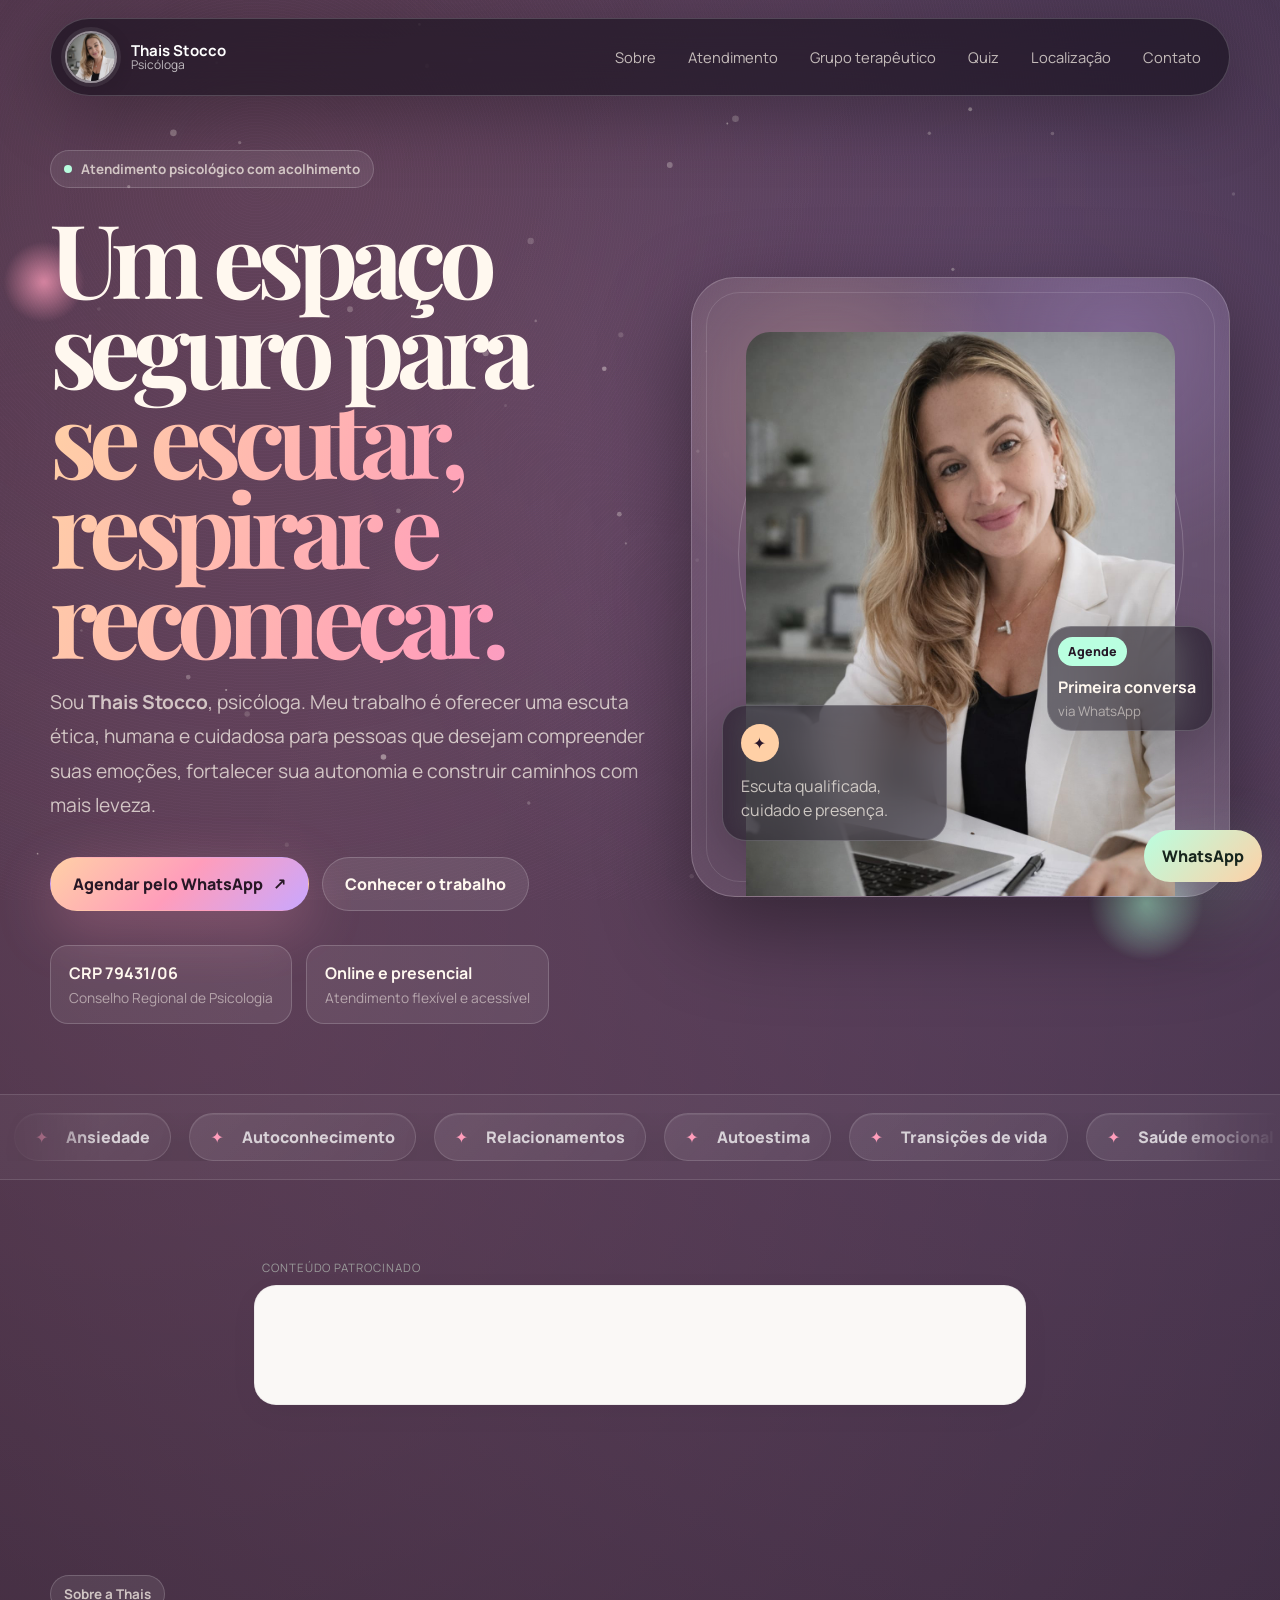
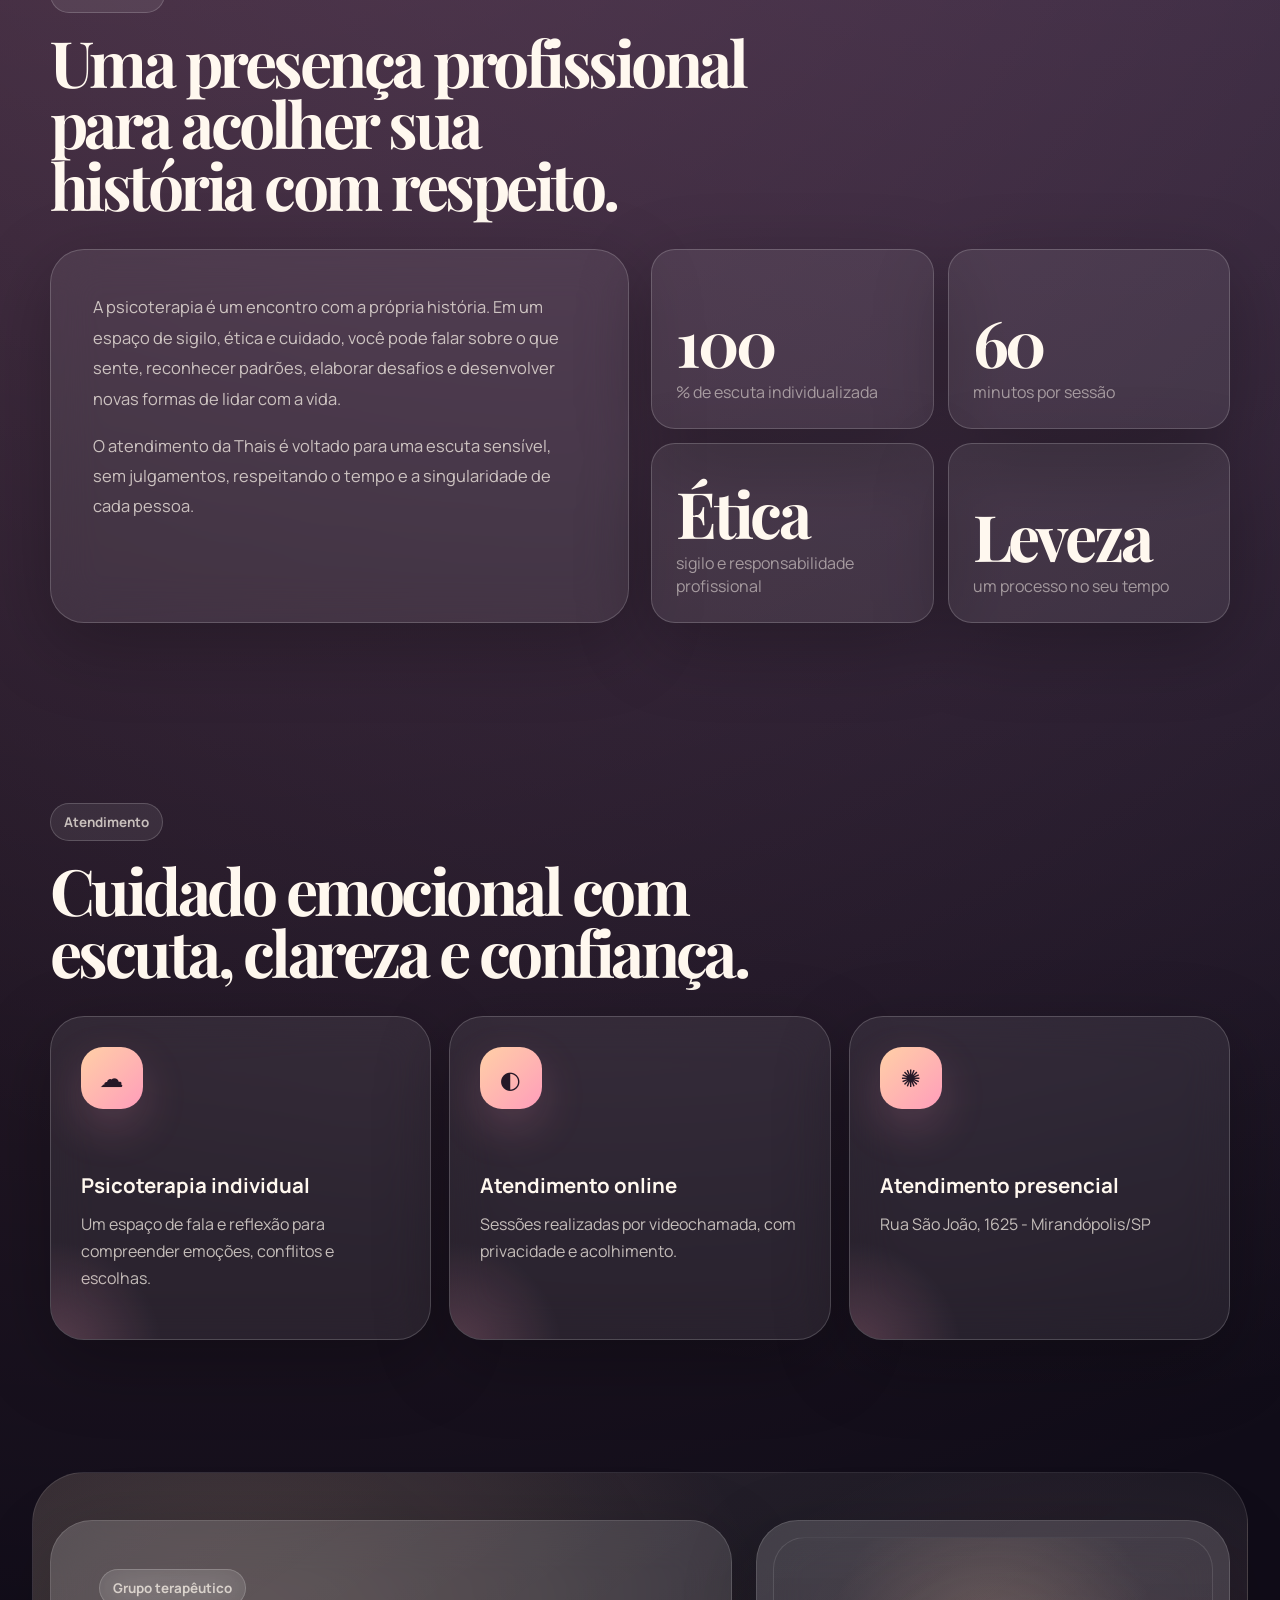
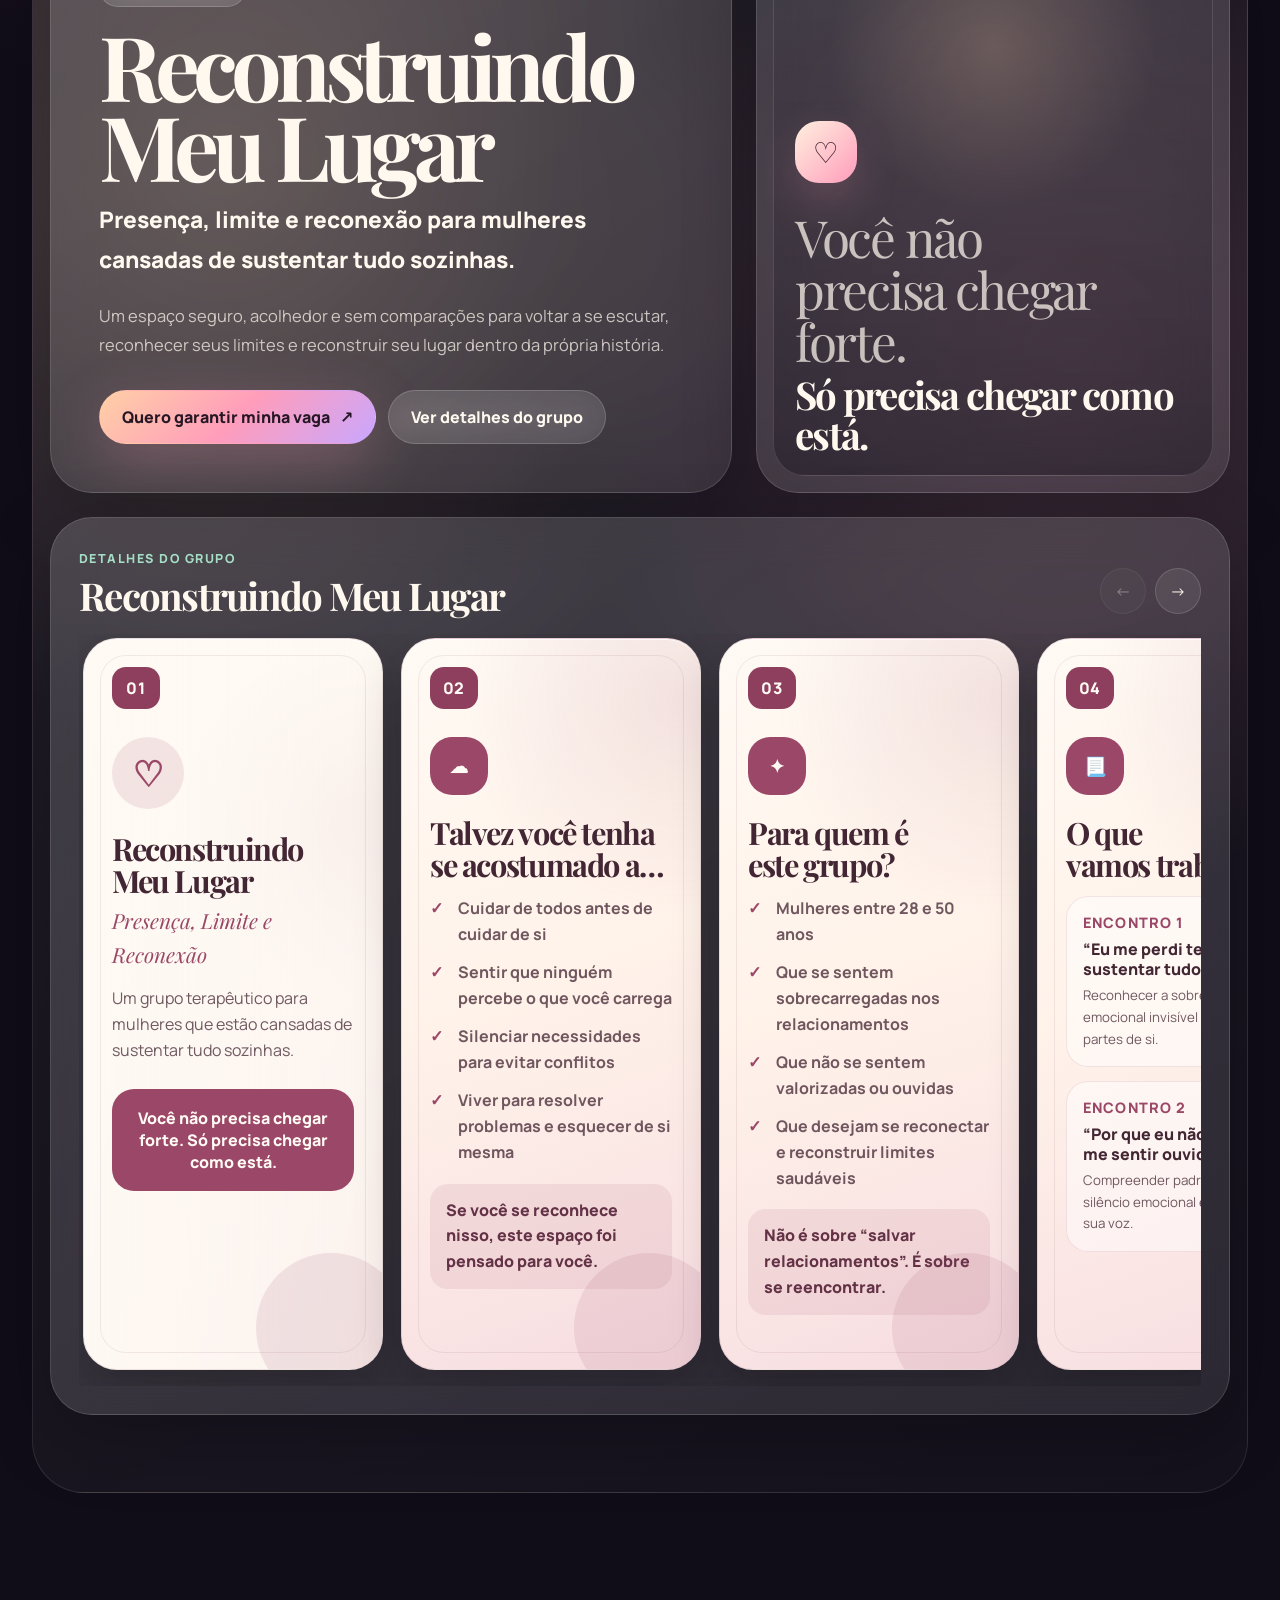
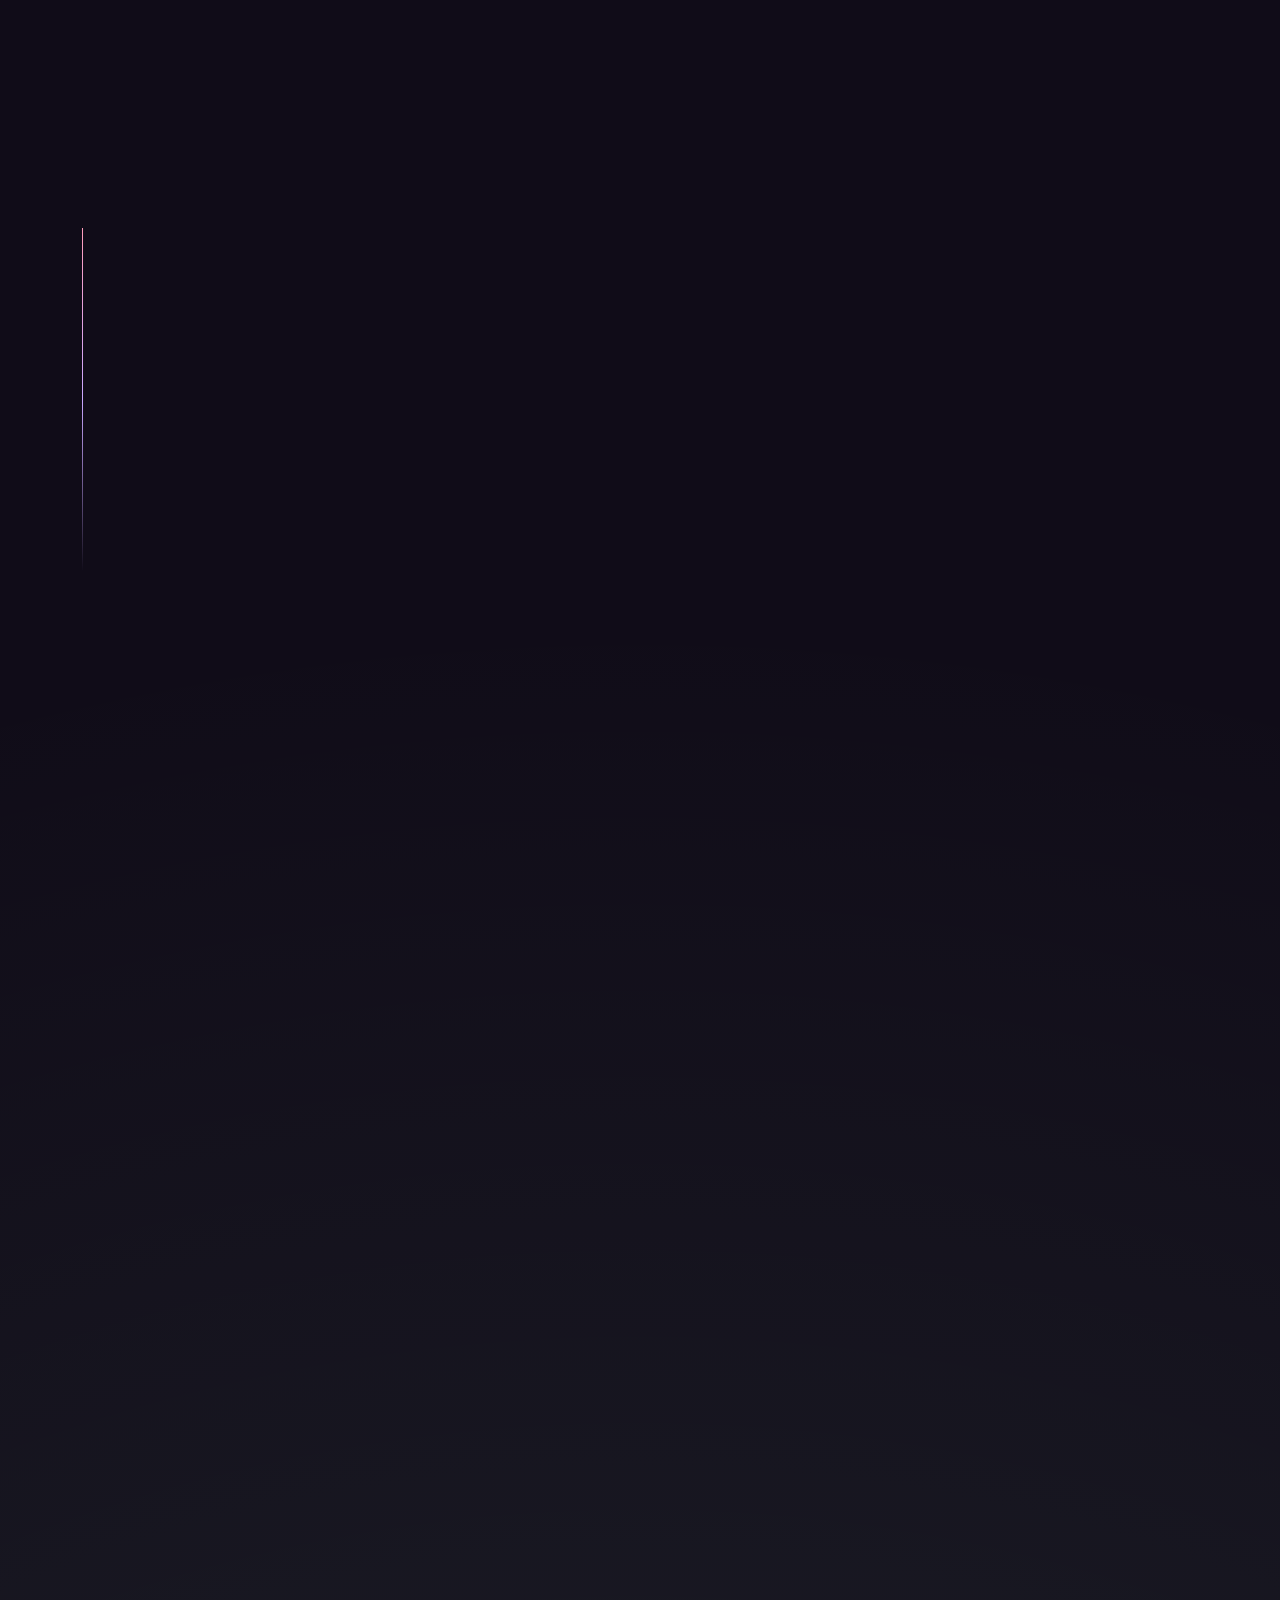
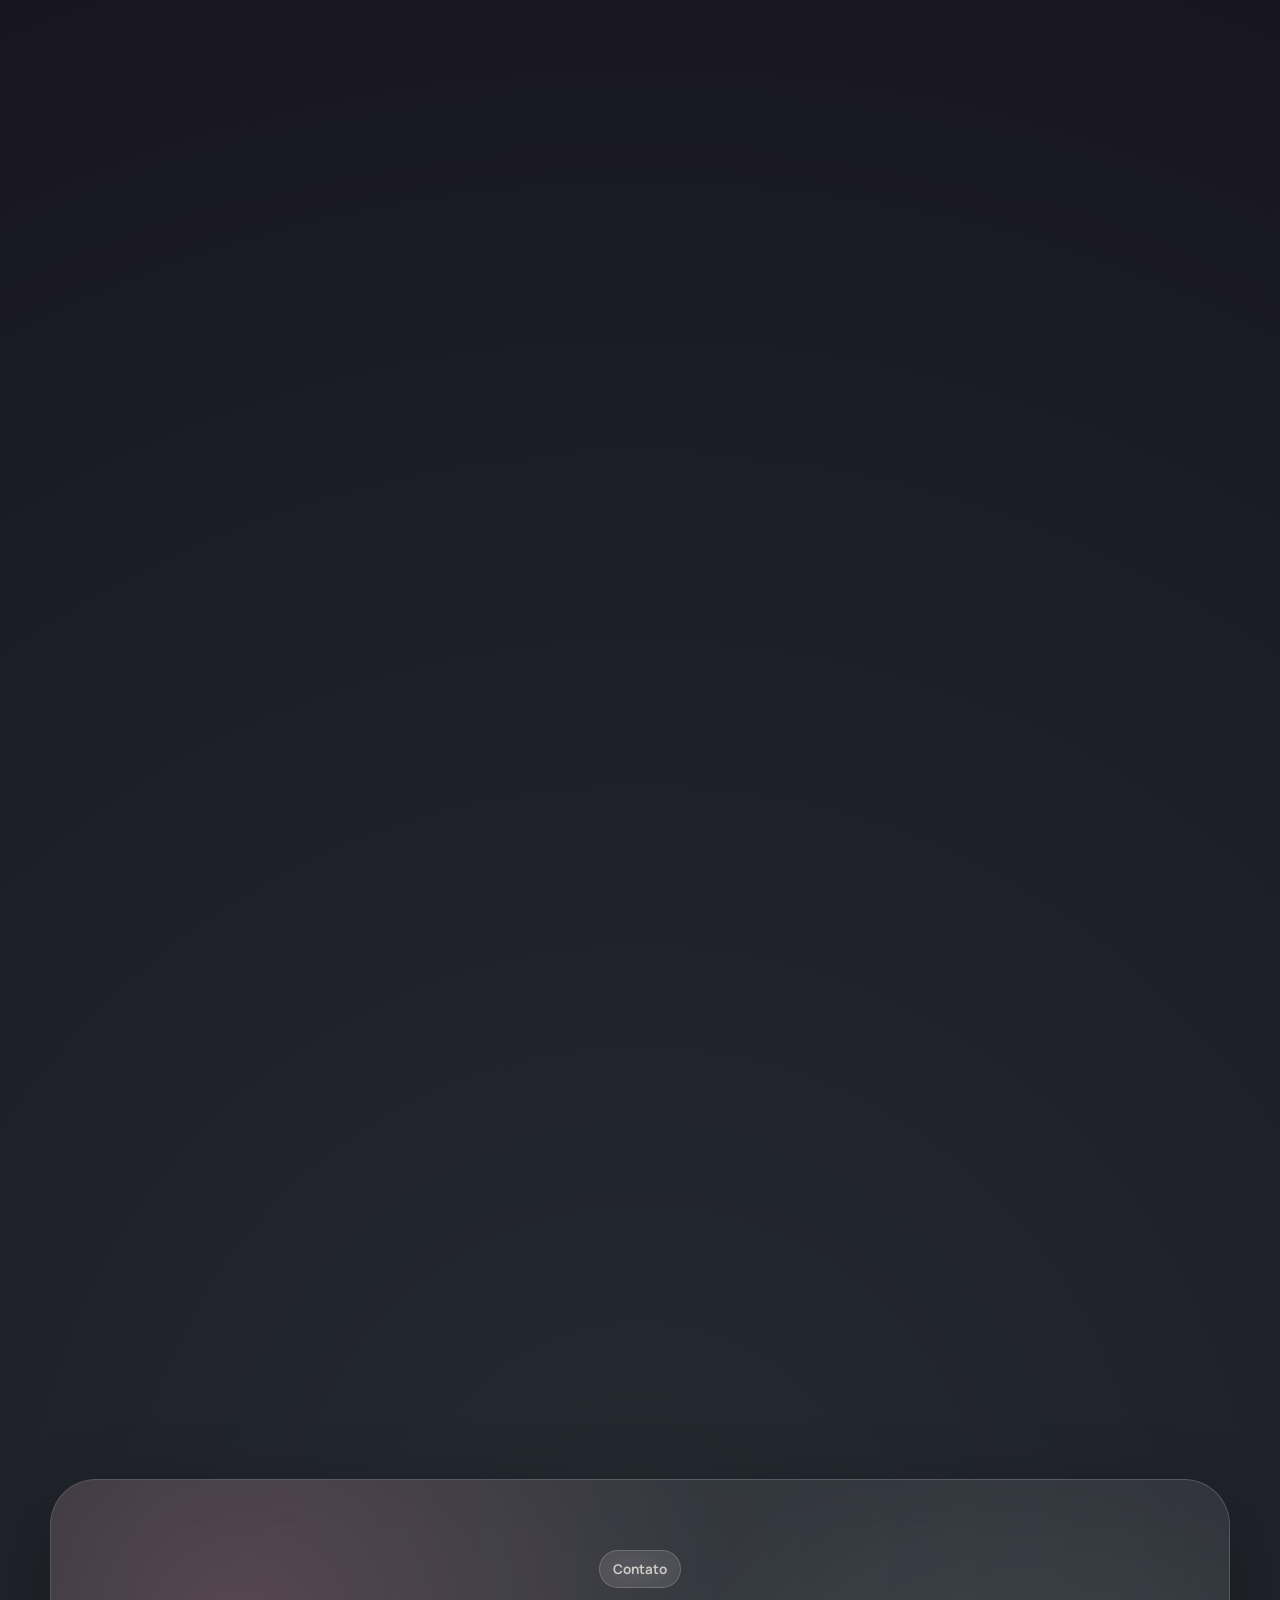
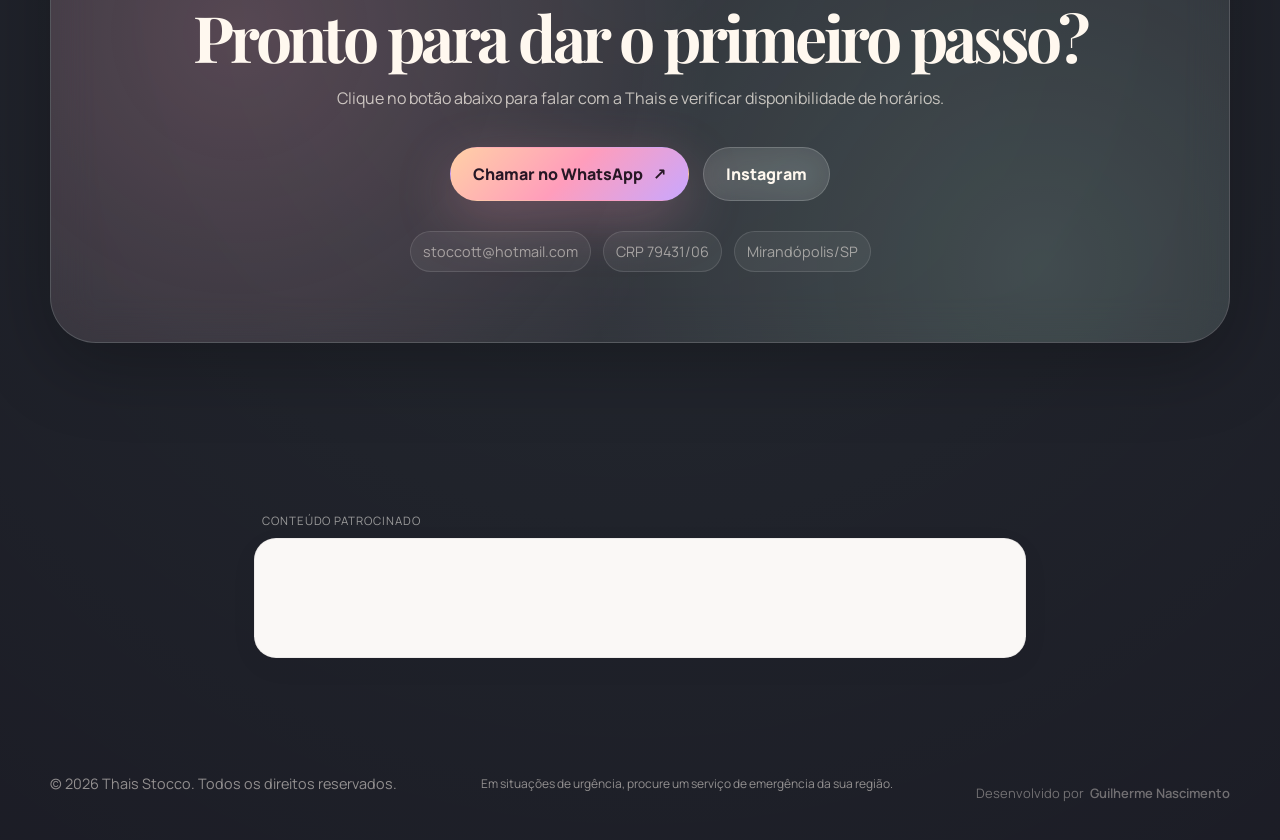
==== commit 2f75bd20: "anuncios" ====
--- a/index.html
+++ b/index.html
@@ -1,592 +1,504 @@
 <!DOCTYPE html>
+
 <html lang="pt-BR">
 <head>
-  <meta charset="UTF-8" />
-  <meta name="viewport" content="width=device-width, initial-scale=1.0" />
-  <meta name="description" content="Thais Stocco Psicóloga — acolhimento, escuta qualificada e cuidado emocional. Agende sua consulta pelo WhatsApp." />
-  <title>Thais Stocco | Psicóloga</title>
-
-  <meta property="og:title" content="Thais Stocco | Psicóloga" />
-  <meta property="og:description" content="Um espaço de acolhimento, escuta e cuidado emocional." />
-  <meta property="og:type" content="website" />
-  <meta property="og:image" content="assets/thais-stocco.jpg" />
-
-  <link rel="preconnect" href="https://fonts.googleapis.com">
-  <link rel="preconnect" href="https://fonts.gstatic.com" crossorigin>
-  <link href="https://fonts.googleapis.com/css2?family=Manrope:wght@400;500;600;700;800&family=Playfair+Display:wght@600;700&display=swap" rel="stylesheet">
-  <link rel="icon" href="assets/favicon.svg" type="image/svg+xml" />
-  <link rel="stylesheet" href="styles.css" />
-</head>
+<meta charset="utf-8"/>
+<meta content="width=device-width, initial-scale=1.0" name="viewport"/>
+<meta content="Thais Stocco Psicóloga — acolhimento, escuta qualificada e cuidado emocional. Agende sua consulta pelo WhatsApp." name="description"/>
+<title>Thais Stocco | Psicóloga</title>
+<meta content="Thais Stocco | Psicóloga" property="og:title"/>
+<meta content="Um espaço de acolhimento, escuta e cuidado emocional." property="og:description"/>
+<meta content="website" property="og:type"/>
+<meta content="assets/thais-stocco.jpg" property="og:image"/>
+<link href="https://fonts.googleapis.com" rel="preconnect"/>
+<link crossorigin="" href="https://fonts.gstatic.com" rel="preconnect"/>
+<link href="https://fonts.googleapis.com/css2?family=Manrope:wght@400;500;600;700;800&amp;family=Playfair+Display:wght@600;700&amp;display=swap" rel="stylesheet"/>
+<link href="assets/favicon.svg" rel="icon" type="image/svg+xml">
+<link href="styles.css" rel="stylesheet">
+</link></link><script async_="async" crossorigin="anonymous" src="https://pagead2.googlesyndication.com/pagead/js/adsbygoogle.js?client=ca-pub-SEU_ID"></script></head>
 <body>
-  <canvas id="auroraCanvas" aria-hidden="true"></canvas>
-  <div class="grain" aria-hidden="true"></div>
-  <div class="cursor-glow" aria-hidden="true"></div>
-
-  <header class="site-header">
-    <a class="brand" href="#inicio" aria-label="Ir para o início">
-  <img
-    src="assets/thais-stocco.jpg"
-    alt="Foto da Thais Stocco"
-    class="brand-photo"
-  />
-
-  <span class="brand-text">
-    <strong>Thais Stocco</strong>
-    <small>Psicóloga</small>
-  </span>
+<canvas aria-hidden="true" id="auroraCanvas"></canvas>
+<div aria-hidden="true" class="grain"></div>
+<div aria-hidden="true" class="cursor-glow"></div>
+<header class="site-header">
+<a aria-label="Ir para o início" class="brand" href="#inicio">
+<img alt="Foto da Thais Stocco" class="brand-photo" src="assets/thais-stocco.jpg"/>
+<span class="brand-text">
+<strong>Thais Stocco</strong>
+<small>Psicóloga</small>
+</span>
 </a>
-
-    <button class="menu-toggle" aria-label="Abrir menu" aria-expanded="false">
-      <span></span><span></span><span></span>
-    </button>
-
-    <nav class="nav-links" aria-label="Menu principal">
-      <a href="#sobre">Sobre</a>
-      <a href="#atendimento">Atendimento</a>
-      <a href="#grupo">Grupo terapêutico</a>
-      <a href="#quiz">Quiz</a>
-      <a href="#localizacao">Localização</a>
-      <a href="#contato">Contato</a>
-    </nav>
-  </header>
-
-  <main>
-    <section class="hero" id="inicio">
-      <div class="floating-orb orb-1"></div>
-      <div class="floating-orb orb-2"></div>
-
-      <div class="hero-content reveal">
-        <span class="eyebrow">
-          <span class="pulse-dot"></span>
+<button aria-expanded="false" aria-label="Abrir menu" class="menu-toggle">
+<span></span><span></span><span></span>
+</button>
+<nav aria-label="Menu principal" class="nav-links">
+<a href="#sobre">Sobre</a>
+<a href="#atendimento">Atendimento</a>
+<a href="#grupo">Grupo terapêutico</a>
+<a href="#quiz">Quiz</a>
+<a href="#localizacao">Localização</a>
+<a href="#contato">Contato</a>
+</nav>
+</header>
+<main>
+<section class="hero" id="inicio">
+<div class="floating-orb orb-1"></div>
+<div class="floating-orb orb-2"></div>
+<div class="hero-content reveal">
+<span class="eyebrow">
+<span class="pulse-dot"></span>
           Atendimento psicológico com acolhimento
         </span>
-
-        <h1>
+<h1>
           Um espaço seguro para
           <span class="gradient-text">se escutar, respirar e recomeçar.</span>
-        </h1>
-
-        <p class="hero-text">
+</h1>
+<p class="hero-text">
           Sou <strong>Thais Stocco</strong>, psicóloga. Meu trabalho é oferecer uma escuta ética,
           humana e cuidadosa para pessoas que desejam compreender suas emoções, fortalecer sua autonomia
           e construir caminhos com mais leveza.
         </p>
-
-        <div class="hero-actions">
-          <a class="btn btn-primary magnetic" href="https://wa.me/5518991692290?text=Ol%C3%A1%2C%20Thais!%20Vim%20pelo%20site%20e%20gostaria%20de%20agendar%20uma%20consulta." target="_blank" rel="noopener">
+<div class="hero-actions">
+<a class="btn btn-primary magnetic" href="https://wa.me/5518991692290?text=Ol%C3%A1%2C%20Thais!%20Vim%20pelo%20site%20e%20gostaria%20de%20agendar%20uma%20consulta." rel="noopener" target="_blank">
             Agendar pelo WhatsApp
             <span>↗</span>
-          </a>
-          <a class="btn btn-secondary magnetic" href="#sobre">
+</a>
+<a class="btn btn-secondary magnetic" href="#sobre">
             Conhecer o trabalho
           </a>
-        </div>
-
-        <div class="trust-row">
-          <div>
-            <strong>CRP 79431/06</strong>
-            <span>Conselho Regional de Psicologia</span>
-          </div>
-          <div>
-            <strong>Online e presencial</strong>
-            <span>Atendimento flexível e acessível</span>
-          </div>
-        </div>
-      </div>
-
-      <div class="hero-card reveal delay-1" aria-label="Cartão de apresentação">
-        <div class="portrait-frame">
-<img src="assets/thais-stocco.jpg" alt="Foto da Thais Stocco" class="portrait-image">
-          <div class="ring ring-one"></div>
-          <div class="ring ring-two"></div>
-        </div>
-
-        <div class="mini-card calm-card">
-          <span>✦</span>
-          <p>Escuta qualificada, cuidado e presença.</p>
-        </div>
-
-        <div class="mini-card schedule-card">
-          <span>Agende</span>
-          <strong>Primeira conversa</strong>
-          <small>via WhatsApp</small>
-        </div>
-      </div>
-    </section>
-
-<section class="section marquee-section" aria-label="Temas de atendimento">
-  <div class="marquee">
-    <div class="marquee-track">
-      <div class="marquee-group">
-        <span>Ansiedade</span>
-        <span>Autoconhecimento</span>
-        <span>Relacionamentos</span>
-        <span>Autoestima</span>
-        <span>Transições de vida</span>
-        <span>Saúde emocional</span>
-        <span>Escuta acolhedora</span>
-        <span>Processo terapêutico</span>
-      </div>
-
-      <div class="marquee-group" aria-hidden="true">
-        <span>Ansiedade</span>
-        <span>Autoconhecimento</span>
-        <span>Relacionamentos</span>
-        <span>Autoestima</span>
-        <span>Transições de vida</span>
-        <span>Saúde emocional</span>
-        <span>Escuta acolhedora</span>
-        <span>Processo terapêutico</span>
-      </div>
-    </div>
-  </div>
-</section>
-
-    <section class="section about" id="sobre">
-      <div class="section-heading reveal">
-        <span class="section-kicker">Sobre a Thais</span>
-        <h2>Uma presença profissional para acolher sua história com respeito.</h2>
-      </div>
-
-      <div class="about-grid">
-        <div class="glass-panel reveal">
-          <p>
+</div>
+<div class="trust-row">
+<div>
+<strong>CRP 79431/06</strong>
+<span>Conselho Regional de Psicologia</span>
+</div>
+<div>
+<strong>Online e presencial</strong>
+<span>Atendimento flexível e acessível</span>
+</div>
+</div>
+</div>
+<div aria-label="Cartão de apresentação" class="hero-card reveal delay-1">
+<div class="portrait-frame">
+<img alt="Foto da Thais Stocco" class="portrait-image" src="assets/thais-stocco.jpg"/>
+<div class="ring ring-one"></div>
+<div class="ring ring-two"></div>
+</div>
+<div class="mini-card calm-card">
+<span>✦</span>
+<p>Escuta qualificada, cuidado e presença.</p>
+</div>
+<div class="mini-card schedule-card">
+<span>Agende</span>
+<strong>Primeira conversa</strong>
+<small>via WhatsApp</small>
+</div>
+</div>
+</section>
+<section aria-label="Temas de atendimento" class="section marquee-section">
+<div class="marquee">
+<div class="marquee-track">
+<div class="marquee-group">
+<span>Ansiedade</span>
+<span>Autoconhecimento</span>
+<span>Relacionamentos</span>
+<span>Autoestima</span>
+<span>Transições de vida</span>
+<span>Saúde emocional</span>
+<span>Escuta acolhedora</span>
+<span>Processo terapêutico</span>
+</div>
+<div aria-hidden="true" class="marquee-group">
+<span>Ansiedade</span>
+<span>Autoconhecimento</span>
+<span>Relacionamentos</span>
+<span>Autoestima</span>
+<span>Transições de vida</span>
+<span>Saúde emocional</span>
+<span>Escuta acolhedora</span>
+<span>Processo terapêutico</span>
+</div>
+</div>
+</div>
+</section><section class="premium-ad"><div class="premium-ad-label">Conteúdo patrocinado</div><ins class="adsbygoogle" data-ad-client="ca-pub-SEU_ID" data-ad-format="fluid" data-ad-layout-key="-fb+5w+4e-db+86" data-ad-slot="SEU_SLOT" style="display:block"></ins></section>
+<section class="section about" id="sobre">
+<div class="section-heading reveal">
+<span class="section-kicker">Sobre a Thais</span>
+<h2>Uma presença profissional para acolher sua história com respeito.</h2>
+</div>
+<div class="about-grid">
+<div class="glass-panel reveal">
+<p>
             A psicoterapia é um encontro com a própria história. Em um espaço de sigilo,
             ética e cuidado, você pode falar sobre o que sente, reconhecer padrões,
             elaborar desafios e desenvolver novas formas de lidar com a vida.
           </p>
-          <p>
+<p>
             O atendimento da Thais é voltado para uma escuta sensível, sem julgamentos,
             respeitando o tempo e a singularidade de cada pessoa.
           </p>
-        </div>
-
-        <div class="stat-grid reveal delay-1">
-          <div class="stat-card">
-            <strong data-count="100">0</strong>
-            <span>% de escuta individualizada</span>
-          </div>
-          <div class="stat-card">
-            <strong data-count="60">0</strong>
-            <span>minutos por sessão</span>
-          </div>
-          <div class="stat-card">
-            <strong>Ética</strong>
-            <span>sigilo e responsabilidade profissional</span>
-          </div>
-          <div class="stat-card">
-            <strong>Leveza</strong>
-            <span>um processo no seu tempo</span>
-          </div>
-        </div>
-      </div>
-    </section>
-
-    <section class="section services" id="atendimento">
-      <div class="section-heading reveal">
-        <span class="section-kicker">Atendimento</span>
-        <h2>Cuidado emocional com escuta, clareza e confiança.</h2>
-      </div>
-
-      <div class="service-grid">
-        <article class="service-card reveal">
-          <div class="service-icon">☁</div>
-          <h3>Psicoterapia individual</h3>
-          <p>Um espaço de fala e reflexão para compreender emoções, conflitos e escolhas.</p>
-        </article>
-
-        <article class="service-card reveal delay-1">
-          <div class="service-icon">◐</div>
-          <h3>Atendimento online</h3>
-          <p>Sessões realizadas por videochamada, com privacidade e acolhimento.</p>
-        </article>
-
-        <article class="service-card reveal delay-2">
-          <div class="service-icon">✺</div>
-          <h3>Atendimento presencial</h3>
-          <p>Rua São João, 1625 - Mirandópolis/SP</p>
-        </article>
-      </div>
-    </section>
-
-    <section class="section therapeutic-group" id="grupo">
-      <div class="group-shell">
-        <div class="group-intro reveal">
-          <span class="section-kicker">Grupo terapêutico</span>
-          <h2>Reconstruindo Meu Lugar</h2>
-          <p class="group-subtitle">Presença, limite e reconexão para mulheres cansadas de sustentar tudo sozinhas.</p>
-          <p>
+</div>
+<div class="stat-grid reveal delay-1">
+<div class="stat-card">
+<strong data-count="100">0</strong>
+<span>% de escuta individualizada</span>
+</div>
+<div class="stat-card">
+<strong data-count="60">0</strong>
+<span>minutos por sessão</span>
+</div>
+<div class="stat-card">
+<strong>Ética</strong>
+<span>sigilo e responsabilidade profissional</span>
+</div>
+<div class="stat-card">
+<strong>Leveza</strong>
+<span>um processo no seu tempo</span>
+</div>
+</div>
+</div>
+</section>
+<section class="section services" id="atendimento">
+<div class="section-heading reveal">
+<span class="section-kicker">Atendimento</span>
+<h2>Cuidado emocional com escuta, clareza e confiança.</h2>
+</div>
+<div class="service-grid">
+<article class="service-card reveal">
+<div class="service-icon">☁</div>
+<h3>Psicoterapia individual</h3>
+<p>Um espaço de fala e reflexão para compreender emoções, conflitos e escolhas.</p>
+</article>
+<article class="service-card reveal delay-1">
+<div class="service-icon">◐</div>
+<h3>Atendimento online</h3>
+<p>Sessões realizadas por videochamada, com privacidade e acolhimento.</p>
+</article>
+<article class="service-card reveal delay-2">
+<div class="service-icon">✺</div>
+<h3>Atendimento presencial</h3>
+<p>Rua São João, 1625 - Mirandópolis/SP</p>
+</article>
+</div>
+</section>
+<section class="section therapeutic-group" id="grupo">
+<div class="group-shell">
+<div class="group-intro reveal">
+<span class="section-kicker">Grupo terapêutico</span>
+<h2>Reconstruindo Meu Lugar</h2>
+<p class="group-subtitle">Presença, limite e reconexão para mulheres cansadas de sustentar tudo sozinhas.</p>
+<p>
             Um espaço seguro, acolhedor e sem comparações para voltar a se escutar,
             reconhecer seus limites e reconstruir seu lugar dentro da própria história.
           </p>
-
-          <div class="group-actions">
-            <a class="btn btn-primary magnetic" href="https://wa.me/5518991692290?text=Ol%C3%A1%2C%20Thais!%20Vim%20pelo%20site%20e%20quero%20garantir%20minha%20vaga%20no%20grupo%20Reconstruindo%20Meu%20Lugar." target="_blank" rel="noopener">
+<div class="group-actions">
+<a class="btn btn-primary magnetic" href="https://wa.me/5518991692290?text=Ol%C3%A1%2C%20Thais!%20Vim%20pelo%20site%20e%20quero%20garantir%20minha%20vaga%20no%20grupo%20Reconstruindo%20Meu%20Lugar." rel="noopener" target="_blank">
               Quero garantir minha vaga
               <span>↗</span>
-            </a>
-            <a class="btn btn-secondary magnetic" href="#grupo-cards">
+</a>
+<a class="btn btn-secondary magnetic" href="#grupo-cards">
               Ver detalhes do grupo
             </a>
-          </div>
-        </div>
-
-        <aside class="group-highlight reveal delay-1" aria-label="Mensagem de acolhimento do grupo">
-          <span>♡</span>
-          <p>Você não precisa chegar forte.</p>
-          <strong>Só precisa chegar como está.</strong>
-        </aside>
-      </div>
-
-      <div class="group-carousel-shell reveal" id="grupo-cards">
-        <div class="group-carousel-heading">
-          <div>
-            <span class="group-small-label">Detalhes do grupo</span>
-            <h3>Reconstruindo Meu Lugar</h3>
-          </div>
-
-          <div class="group-carousel-controls" aria-label="Controles do carrossel">
-            <button type="button" data-group-prev aria-label="Card anterior">←</button>
-            <button type="button" data-group-next aria-label="Próximo card">→</button>
-          </div>
-        </div>
-
-        <div class="group-carousel" data-group-carousel tabindex="0" aria-label="Cards do grupo Reconstruindo Meu Lugar">
-          <article class="program-card program-card-cover">
-            <span class="program-number">01</span>
-            <div class="program-ornament">♡</div>
-            <h3>Reconstruindo Meu Lugar</h3>
-            <p class="program-script">Presença, Limite e Reconexão</p>
-            <p>Um grupo terapêutico para mulheres que estão cansadas de sustentar tudo sozinhas.</p>
-            <strong>Você não precisa chegar forte. Só precisa chegar como está.</strong>
-          </article>
-
-          <article class="program-card">
-            <span class="program-number">02</span>
-            <div class="program-icon">☁</div>
-            <h3>Talvez você tenha se acostumado a…</h3>
-            <ul>
-              <li>Cuidar de todos antes de cuidar de si</li>
-              <li>Sentir que ninguém percebe o que você carrega</li>
-              <li>Silenciar necessidades para evitar conflitos</li>
-              <li>Viver para resolver problemas e esquecer de si mesma</li>
-            </ul>
-            <p class="program-note">Se você se reconhece nisso, este espaço foi pensado para você.</p>
-          </article>
-
-          <article class="program-card">
-            <span class="program-number">03</span>
-            <div class="program-icon">✦</div>
-            <h3>Para quem é este grupo?</h3>
-            <ul>
-              <li>Mulheres entre 28 e 50 anos</li>
-              <li>Que se sentem sobrecarregadas nos relacionamentos</li>
-              <li>Que não se sentem valorizadas ou ouvidas</li>
-              <li>Que desejam se reconectar e reconstruir limites saudáveis</li>
-            </ul>
-            <p class="program-note">Não é sobre “salvar relacionamentos”. É sobre se reencontrar.</p>
-          </article>
-
-          <article class="program-card">
-            <span class="program-number">04</span>
-            <div class="program-icon">📃</div>
-            <h3>O que vamos trabalhar</h3>
-            <div class="meeting-list">
-              <div>
-                <strong>Encontro 1</strong>
-                <p>“Eu me perdi tentando sustentar tudo”</p>
-                <small>Reconhecer a sobrecarga emocional invisível e reencontrar partes de si.</small>
-              </div>
-              <div>
-                <strong>Encontro 2</strong>
-                <p>“Por que eu não consigo me sentir ouvida?”</p>
-                <small>Compreender padrões de silêncio emocional e recuperar sua voz.</small>
-              </div>
-            </div>
-          </article>
-
-          <article class="program-card">
-            <span class="program-number">05</span>
-            <div class="program-icon">🗨️</div>
-            <h3>Continuação do processo</h3>
-            <div class="meeting-list">
-              <div>
-                <strong>Encontro 3</strong>
-                <p>“Limites, culpa e o medo de desagradar”</p>
-                <small>Aprender a se posicionar sem carregar culpa por existir.</small>
-              </div>
-              <div>
-                <strong>Encontro 4</strong>
-                <p>“Reconstruindo minha identidade e meu valor”</p>
-                <small>Fortalecer autoestima, identidade e presença emocional.</small>
-              </div>
-            </div>
-          </article>
-
-          <article class="program-card">
-            <span class="program-number">06</span>
-            <div class="program-icon">✓</div>
-            <h3>Como funciona</h3>
-            <ul>
-              <li>4 encontros terapêuticos ao vivo</li>
-              <li>1 encontro bônus de integração</li>
-              <li>Duração: 1h45 a 2h por encontro</li>
-              <li>Grupo com 6 a 14 mulheres</li>
-              <li>Online ou presencial</li>
-              <li>Espaço seguro, acolhedor e sem exposição obrigatória</li>
-            </ul>
-          </article>
-
-          <article class="program-card">
-            <span class="program-number">07</span>
-            <div class="program-icon">✍</div>
-            <h3>Você também receberá</h3>
-            <ul>
-              <li>Grupo de apoio e acolhimento</li>
-              <li>Reflexões semanais e áudios acolhedores</li>
-              <li>Exercícios e práticas terapêuticas</li>
-              <li>Materiais de aprofundamento</li>
-              <li>Ferramentas práticas para o dia a dia</li>
-            </ul>
-            <p class="program-note">Tudo para apoiar sua jornada de reconexão com você.</p>
-          </article>
-
-          <article class="program-card program-card-price">
-            <span class="program-number">08</span>
-            <div class="program-ornament">♡</div>
-            <h3>Investimento</h3>
-            <strong>R$ 129,90</strong>
-            <p>Pagamento único.</p>
-            <small>Uma oportunidade de voltar a se escutar, se perceber e reconstruir seu lugar dentro da própria história.</small>
-          </article>
+</div>
+</div>
+<aside aria-label="Mensagem de acolhimento do grupo" class="group-highlight reveal delay-1">
+<span>♡</span>
+<p>Você não precisa chegar forte.</p>
+<strong>Só precisa chegar como está.</strong>
+</aside>
+</div>
+<div class="group-carousel-shell reveal" id="grupo-cards">
+<div class="group-carousel-heading">
+<div>
+<span class="group-small-label">Detalhes do grupo</span>
+<h3>Reconstruindo Meu Lugar</h3>
+</div>
+<div aria-label="Controles do carrossel" class="group-carousel-controls">
+<button aria-label="Card anterior" data-group-prev="" type="button">←</button>
+<button aria-label="Próximo card" data-group-next="" type="button">→</button>
+</div>
+</div>
+<div aria-label="Cards do grupo Reconstruindo Meu Lugar" class="group-carousel" data-group-carousel="" tabindex="0">
+<article class="program-card program-card-cover">
+<span class="program-number">01</span>
+<div class="program-ornament">♡</div>
+<h3>Reconstruindo Meu Lugar</h3>
+<p class="program-script">Presença, Limite e Reconexão</p>
+<p>Um grupo terapêutico para mulheres que estão cansadas de sustentar tudo sozinhas.</p>
+<strong>Você não precisa chegar forte. Só precisa chegar como está.</strong>
+</article>
+<article class="program-card">
+<span class="program-number">02</span>
+<div class="program-icon">☁</div>
+<h3>Talvez você tenha se acostumado a…</h3>
+<ul>
+<li>Cuidar de todos antes de cuidar de si</li>
+<li>Sentir que ninguém percebe o que você carrega</li>
+<li>Silenciar necessidades para evitar conflitos</li>
+<li>Viver para resolver problemas e esquecer de si mesma</li>
+</ul>
+<p class="program-note">Se você se reconhece nisso, este espaço foi pensado para você.</p>
+</article>
+<article class="program-card">
+<span class="program-number">03</span>
+<div class="program-icon">✦</div>
+<h3>Para quem é este grupo?</h3>
+<ul>
+<li>Mulheres entre 28 e 50 anos</li>
+<li>Que se sentem sobrecarregadas nos relacionamentos</li>
+<li>Que não se sentem valorizadas ou ouvidas</li>
+<li>Que desejam se reconectar e reconstruir limites saudáveis</li>
+</ul>
+<p class="program-note">Não é sobre “salvar relacionamentos”. É sobre se reencontrar.</p>
+</article>
+<article class="program-card">
+<span class="program-number">04</span>
+<div class="program-icon">📃</div>
+<h3>O que vamos trabalhar</h3>
+<div class="meeting-list">
+<div>
+<strong>Encontro 1</strong>
+<p>“Eu me perdi tentando sustentar tudo”</p>
+<small>Reconhecer a sobrecarga emocional invisível e reencontrar partes de si.</small>
+</div>
+<div>
+<strong>Encontro 2</strong>
+<p>“Por que eu não consigo me sentir ouvida?”</p>
+<small>Compreender padrões de silêncio emocional e recuperar sua voz.</small>
+</div>
+</div>
+</article>
+<article class="program-card">
+<span class="program-number">05</span>
+<div class="program-icon">🗨️</div>
+<h3>Continuação do processo</h3>
+<div class="meeting-list">
+<div>
+<strong>Encontro 3</strong>
+<p>“Limites, culpa e o medo de desagradar”</p>
+<small>Aprender a se posicionar sem carregar culpa por existir.</small>
+</div>
+<div>
+<strong>Encontro 4</strong>
+<p>“Reconstruindo minha identidade e meu valor”</p>
+<small>Fortalecer autoestima, identidade e presença emocional.</small>
+</div>
+</div>
+</article>
+<article class="program-card">
+<span class="program-number">06</span>
+<div class="program-icon">✓</div>
+<h3>Como funciona</h3>
+<ul>
+<li>4 encontros terapêuticos ao vivo</li>
+<li>1 encontro bônus de integração</li>
+<li>Duração: 1h45 a 2h por encontro</li>
+<li>Grupo com 6 a 14 mulheres</li>
+<li>Online ou presencial</li>
+<li>Espaço seguro, acolhedor e sem exposição obrigatória</li>
+</ul>
+</article>
+<article class="program-card">
+<span class="program-number">07</span>
+<div class="program-icon">✍</div>
+<h3>Você também receberá</h3>
+<ul>
+<li>Grupo de apoio e acolhimento</li>
+<li>Reflexões semanais e áudios acolhedores</li>
+<li>Exercícios e práticas terapêuticas</li>
+<li>Materiais de aprofundamento</li>
+<li>Ferramentas práticas para o dia a dia</li>
+</ul>
+<p class="program-note">Tudo para apoiar sua jornada de reconexão com você.</p>
+</article>
+<article class="program-card program-card-price">
+<span class="program-number">08</span>
+<div class="program-ornament">♡</div>
+<h3>Investimento</h3>
+<strong>R$ 129,90</strong>
+<p>Pagamento único.</p>
+<small>Uma oportunidade de voltar a se escutar, se perceber e reconstruir seu lugar dentro da própria história.</small>
+</article>
 <article class="program-card program-card-cta new-cta-card">
-
-  <div class="cta-photo">
-    <img src="./assets/thais.jpg" alt="Thais">
-  </div>
-
-  <span class="program-number">09</span>
-
-  <div class="program-ornament">⌁</div>
-
-  <h3>Agora é hora de<br>sustentar você.</h3>
-
-  <p>
+<div class="cta-photo">
+<img alt="Thais" src="./assets/thais.jpg"/>
+</div>
+<span class="program-number">09</span>
+<div class="program-ornament">⌁</div>
+<h3>Agora é hora de<br/>sustentar você.</h3>
+<p>
     As vagas são limitadas para preservar a qualidade do acolhimento e das trocas dentro do grupo.
   </p>
-
-  <a
-    class="btn btn-primary magnetic"
-    href="https://wa.me/5518991692290?text=Ol%C3%A1%2C%20Thais!%20Quero%20garantir%20minha%20vaga%20no%20grupo%20Reconstruindo%20Meu%20Lugar."
-    target="_blank"
-    rel="noopener"
-  >
+<a class="btn btn-primary magnetic" href="https://wa.me/5518991692290?text=Ol%C3%A1%2C%20Thais!%20Quero%20garantir%20minha%20vaga%20no%20grupo%20Reconstruindo%20Meu%20Lugar." rel="noopener" target="_blank">
     Garantir minha vaga
     <span>↗</span>
-  </a>
-
-</article>
-        </div>
-      </div>
-    </section>
-
-    <section class="section journey">
-      <div class="section-heading reveal">
-        <span class="section-kicker">Como funciona</span>
-        <h2>Um caminho simples para começar.</h2>
-      </div>
-
-      <div class="timeline">
-        <div class="timeline-item reveal">
-          <span>01</span>
-          <div>
-            <h3>Entre em contato</h3>
-            <p>Chame no WhatsApp para tirar dúvidas e verificar horários disponíveis.</p>
-          </div>
-        </div>
-        <div class="timeline-item reveal delay-1">
-          <span>02</span>
-          <div>
-            <h3>Agende sua sessão</h3>
-            <p>Escolha o formato de atendimento e combine o melhor horário.</p>
-          </div>
-        </div>
-        <div class="timeline-item reveal delay-2">
-          <span>03</span>
-          <div>
-            <h3>Inicie seu processo</h3>
-            <p>Um encontro cuidadoso para falar sobre você, no seu ritmo.</p>
-          </div>
-        </div>
-      </div>
-    </section>
-
+</a>
+</article>
+</div>
+</div>
+</section>
+<section class="section journey">
+<div class="section-heading reveal">
+<span class="section-kicker">Como funciona</span>
+<h2>Um caminho simples para começar.</h2>
+</div>
+<div class="timeline">
+<div class="timeline-item reveal">
+<span>01</span>
+<div>
+<h3>Entre em contato</h3>
+<p>Chame no WhatsApp para tirar dúvidas e verificar horários disponíveis.</p>
+</div>
+</div>
+<div class="timeline-item reveal delay-1">
+<span>02</span>
+<div>
+<h3>Agende sua sessão</h3>
+<p>Escolha o formato de atendimento e combine o melhor horário.</p>
+</div>
+</div>
+<div class="timeline-item reveal delay-2">
+<span>03</span>
+<div>
+<h3>Inicie seu processo</h3>
+<p>Um encontro cuidadoso para falar sobre você, no seu ritmo.</p>
+</div>
+</div>
+</div>
+</section>
 <section class="section quiz-section" id="quiz">
-  <div class="section-heading reveal">
-    <span class="section-kicker">Quiz rápido</span>
-    <h2>Descubra como iniciar esse cuidado com mais clareza.</h2><br>
-    <p>
+<div class="section-heading reveal">
+<span class="section-kicker">Quiz rápido</span>
+<h2>Descubra como iniciar esse cuidado com mais clareza.</h2><br/>
+<p>
       Este quiz não é diagnóstico. Ele serve apenas para te ajudar a organizar o que você busca
       e enviar uma mensagem mais completa pelo WhatsApp.
     </p>
-  </div>
-
-  <div class="quiz-card reveal" aria-live="polite">
-    <div class="quiz-topbar">
-      <span data-quiz-step-label>Etapa 1 de 5</span>
-      <div class="quiz-progressbar" aria-hidden="true">
-        <i data-quiz-bar></i>
-      </div>
-    </div>
-
-    <div class="quiz-question" data-quiz-question>
-      <p class="quiz-overline">Escolha uma opção</p>
-      <h3></h3>
-      <div class="quiz-options" data-quiz-options></div>
-    </div>
-
-    <div class="quiz-actions" data-quiz-actions>
-      <button class="quiz-back" type="button" data-quiz-back>Voltar</button>
-      <button class="quiz-next" type="button" data-quiz-next disabled>Continuar</button>
-    </div>
-
-    <div class="quiz-result" data-quiz-result hidden>
-      <span class="quiz-result-badge">Pronto</span>
-      <h3>Seu primeiro contato já pode ser mais claro.</h3>
-      <p>
+</div>
+<div aria-live="polite" class="quiz-card reveal">
+<div class="quiz-topbar">
+<span data-quiz-step-label="">Etapa 1 de 5</span>
+<div aria-hidden="true" class="quiz-progressbar">
+<i data-quiz-bar=""></i>
+</div>
+</div>
+<div class="quiz-question" data-quiz-question="">
+<p class="quiz-overline">Escolha uma opção</p>
+<h3></h3>
+<div class="quiz-options" data-quiz-options=""></div>
+</div>
+<div class="quiz-actions" data-quiz-actions="">
+<button class="quiz-back" data-quiz-back="" type="button">Voltar</button>
+<button class="quiz-next" data-quiz-next="" disabled="" type="button">Continuar</button>
+</div>
+<div class="quiz-result" data-quiz-result="" hidden="">
+<span class="quiz-result-badge">Pronto</span>
+<h3>Seu primeiro contato já pode ser mais claro.</h3>
+<p>
         Com base nas suas respostas, montamos uma mensagem pronta para você enviar à Thais.
       </p>
-
-      <div class="quiz-summary" data-quiz-summary></div>
-
-      <div class="quiz-result-actions">
-        <a 
-          class="btn btn-primary magnetic" 
-          data-quiz-whatsapp 
-          href="https://wa.me/5518991692290" 
-          target="_blank" 
-          rel="noopener"
-        >
+<div class="quiz-summary" data-quiz-summary=""></div>
+<div class="quiz-result-actions">
+<a class="btn btn-primary magnetic" data-quiz-whatsapp="" href="https://wa.me/5518991692290" rel="noopener" target="_blank">
           Enviar pelo WhatsApp
           <span>↗</span>
-        </a>
-
-        <button class="btn btn-secondary" type="button" data-quiz-restart>
+</a>
+<button class="btn btn-secondary" data-quiz-restart="" type="button">
           Refazer quiz
         </button>
-      </div>
-    </div>
-  </div>
-</section>
-
-    <section class="section location" id="localizacao">
-      <div class="location-card reveal">
-        <div>
-          <span class="section-kicker">Localização</span>
-          <h2>Atendimento em um espaço pensado para acolher.</h2> <br>
-          <p>
-            Endereço: <strong>Rua São João, 1625 — Mirandópolis/SP</strong><br>
-           
-          </p>
-          <a class="btn btn-secondary magnetic" href="https://maps.app.goo.gl/RV4hfLyeGfgBNMPU7" target="_blank" rel="noopener">
+</div>
+</div>
+</div>
+</section>
+<section class="section location" id="localizacao">
+<div class="location-card reveal">
+<div>
+<span class="section-kicker">Localização</span>
+<h2>Atendimento em um espaço pensado para acolher.</h2> <br/>
+<p>
+            Endereço: <strong>Rua São João, 1625 — Mirandópolis/SP</strong><br/>
+</p>
+<a class="btn btn-secondary magnetic" href="https://maps.app.goo.gl/RV4hfLyeGfgBNMPU7" rel="noopener" target="_blank">
             Abrir no mapa
           </a>
-        </div>
-
-        <div class="map-visual" aria-label="Mapa ilustrativo">
-          <div class="map-grid"></div>
-          <div class="map-pin">
-            <span></span>
-          </div>
-          <p>Localização</p>
-        </div>
-      </div>
-    </section>
-
-    <section class="section faq">
-      <div class="section-heading reveal">
-        <span class="section-kicker">Dúvidas frequentes</span>
-        <h2>Respostas rápidas antes do primeiro contato.</h2>
-      </div>
-
-      <div class="accordion reveal">
-        <button class="accordion-button" aria-expanded="false">
+</div>
+<div aria-label="Mapa ilustrativo" class="map-visual">
+<div class="map-grid"></div>
+<div class="map-pin">
+<span></span>
+</div>
+<p>Localização</p>
+</div>
+</div>
+</section>
+<section class="section faq">
+<div class="section-heading reveal">
+<span class="section-kicker">Dúvidas frequentes</span>
+<h2>Respostas rápidas antes do primeiro contato.</h2>
+</div>
+<div class="accordion reveal">
+<button aria-expanded="false" class="accordion-button">
           Quanto tempo dura uma sessão?
           <span>+</span>
-        </button>
-        <div class="accordion-content">
-          <p>Uma sessão equivale ao tempo total de uma hora.</p>
-        </div>
-
-        <button class="accordion-button" aria-expanded="false">
+</button>
+<div class="accordion-content">
+<p>Uma sessão equivale ao tempo total de uma hora.</p>
+</div>
+<button aria-expanded="false" class="accordion-button">
           O atendimento é online?
           <span>+</span>
-        </button>
-        <div class="accordion-content">
-          <p>Este modelo inclui atendimento online e presencial.</p>
-        </div>
-
-        <button class="accordion-button" aria-expanded="false">
+</button>
+<div class="accordion-content">
+<p>Este modelo inclui atendimento online e presencial.</p>
+</div>
+<button aria-expanded="false" class="accordion-button">
           Como agendar?
           <span>+</span>
-        </button>
-        <div class="accordion-content">
-          <p>O botão principal leva para o WhatsApp com uma mensagem pronta.</p>
-        </div>
-      </div>
-    </section>
-
-    <section class="section contact" id="contato">
-      <div class="contact-shell reveal">
-        <span class="section-kicker">Contato</span>
-        <h2>Pronto para dar o primeiro passo?</h2>
-        <p>
+</button>
+<div class="accordion-content">
+<p>O botão principal leva para o WhatsApp com uma mensagem pronta.</p>
+</div>
+</div>
+</section>
+<section class="section contact" id="contato">
+<div class="contact-shell reveal">
+<span class="section-kicker">Contato</span>
+<h2>Pronto para dar o primeiro passo?</h2>
+<p>
           Clique no botão abaixo para falar com a Thais e verificar disponibilidade de horários.
         </p>
-
-        <div class="contact-actions">
-          <a class="btn btn-primary magnetic" href="https://wa.me/5518991692290?text=Ol%C3%A1%2C%20Thais!%20Vim%20pelo%20site%20e%20gostaria%20de%20agendar%20uma%20consulta." target="_blank" rel="noopener">
+<div class="contact-actions">
+<a class="btn btn-primary magnetic" href="https://wa.me/5518991692290?text=Ol%C3%A1%2C%20Thais!%20Vim%20pelo%20site%20e%20gostaria%20de%20agendar%20uma%20consulta." rel="noopener" target="_blank">
             Chamar no WhatsApp
             <span>↗</span>
-          </a>
-          <a class="btn btn-secondary magnetic" href="https://www.instagram.com/stothais/" target="_blank" rel="noopener">
+</a>
+<a class="btn btn-secondary magnetic" href="https://www.instagram.com/stothais/" rel="noopener" target="_blank">
             Instagram
           </a>
-        </div>
-
-        <div class="contact-info">
-          <span>stoccott@hotmail.com</span>
-          <span>CRP 79431/06</span>
-          <span>Mirandópolis/SP</span>
-        </div>
-      </div>
-    </section>
-  </main>
-
-  <a class="float-whatsapp magnetic" href="https://wa.me/5518991692290?text=Ol%C3%A1%2C%20Thais!%20Vim%20pelo%20site%20e%20gostaria%20de%20agendar%20uma%20consulta." target="_blank" rel="noopener" aria-label="Chamar no WhatsApp">
+</div>
+<div class="contact-info">
+<span>stoccott@hotmail.com</span>
+<span>CRP 79431/06</span>
+<span>Mirandópolis/SP</span>
+</div>
+</div>
+</section>
+</main>
+<a aria-label="Chamar no WhatsApp" class="float-whatsapp magnetic" href="https://wa.me/5518991692290?text=Ol%C3%A1%2C%20Thais!%20Vim%20pelo%20site%20e%20gostaria%20de%20agendar%20uma%20consulta." rel="noopener" target="_blank">
     WhatsApp
   </a>
-
-  <footer class="footer">
-  <p>© <span id="year"></span> Thais Stocco. Todos os direitos reservados.</p>
-
-  <small>
+<section class="premium-ad"><div class="premium-ad-label">Conteúdo patrocinado</div><ins class="adsbygoogle" data-ad-client="ca-pub-SEU_ID" data-ad-format="fluid" data-ad-layout-key="-fb+5w+4e-db+86" data-ad-slot="SEU_SLOT" style="display:block"></ins></section><footer class="footer">
+<p>© <span id="year"></span> Thais Stocco. Todos os direitos reservados.</p>
+<small>
     Em situações de urgência, procure um serviço de emergência da sua região.
   </small>
-
-  <div class="developer-credit">
-    <span>Desenvolvido por</span>
-
-    <a
-      href="https://wa.me/5518981569920"
-      target="_blank"
-      rel="noopener"
-    >
+<div class="developer-credit">
+<span>Desenvolvido por</span>
+<a href="https://wa.me/5518981569920" rel="noopener" target="_blank">
       Guilherme Nascimento
     </a>
-  </div>
+</div>
 </footer>
-
-  <script src="script.js"></script>
+<script src="script.js"></script>
 </body>
 </html>
--- a/styles.css
+++ b/styles.css
@@ -2676,3 +2676,34 @@
     justify-content: center;
   }
 }
+
+
+.premium-ad{
+max-width:820px;
+margin:80px auto;
+padding:0 24px;
+}
+.premium-ad-label{
+font-size:.72rem;
+letter-spacing:.08em;
+text-transform:uppercase;
+color:#9a9a9a;
+margin:0 0 10px 8px;
+}
+.premium-ad ins{
+display:block;
+background:#faf8f6;
+border:1px solid rgba(0,0,0,.05);
+border-radius:22px;
+padding:8px;
+box-shadow:0 8px 30px rgba(0,0,0,.04);
+min-height:120px;
+transition:.25s;
+}
+.premium-ad:hover ins{
+box-shadow:0 12px 40px rgba(0,0,0,.07);
+transform:translateY(-2px);
+}
+@media(max-width:768px){
+.premium-ad{margin:56px auto;}
+}
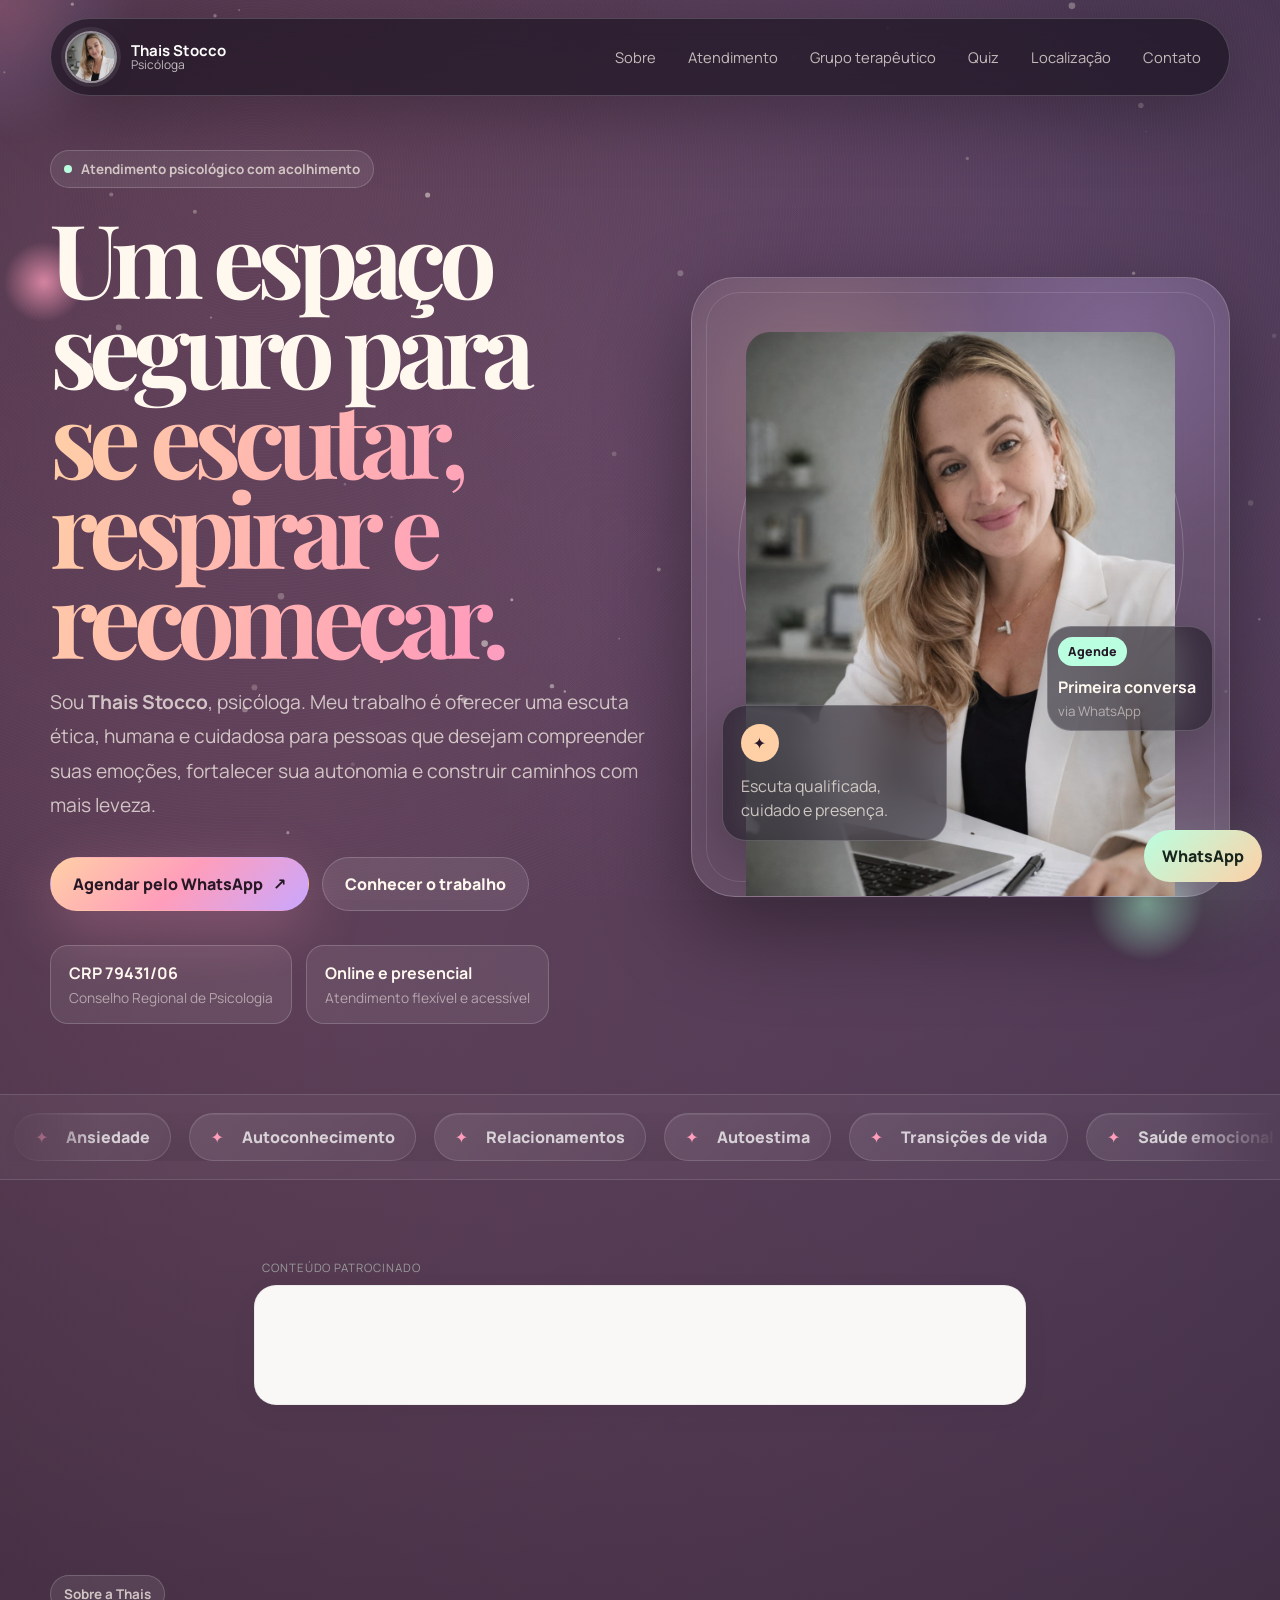
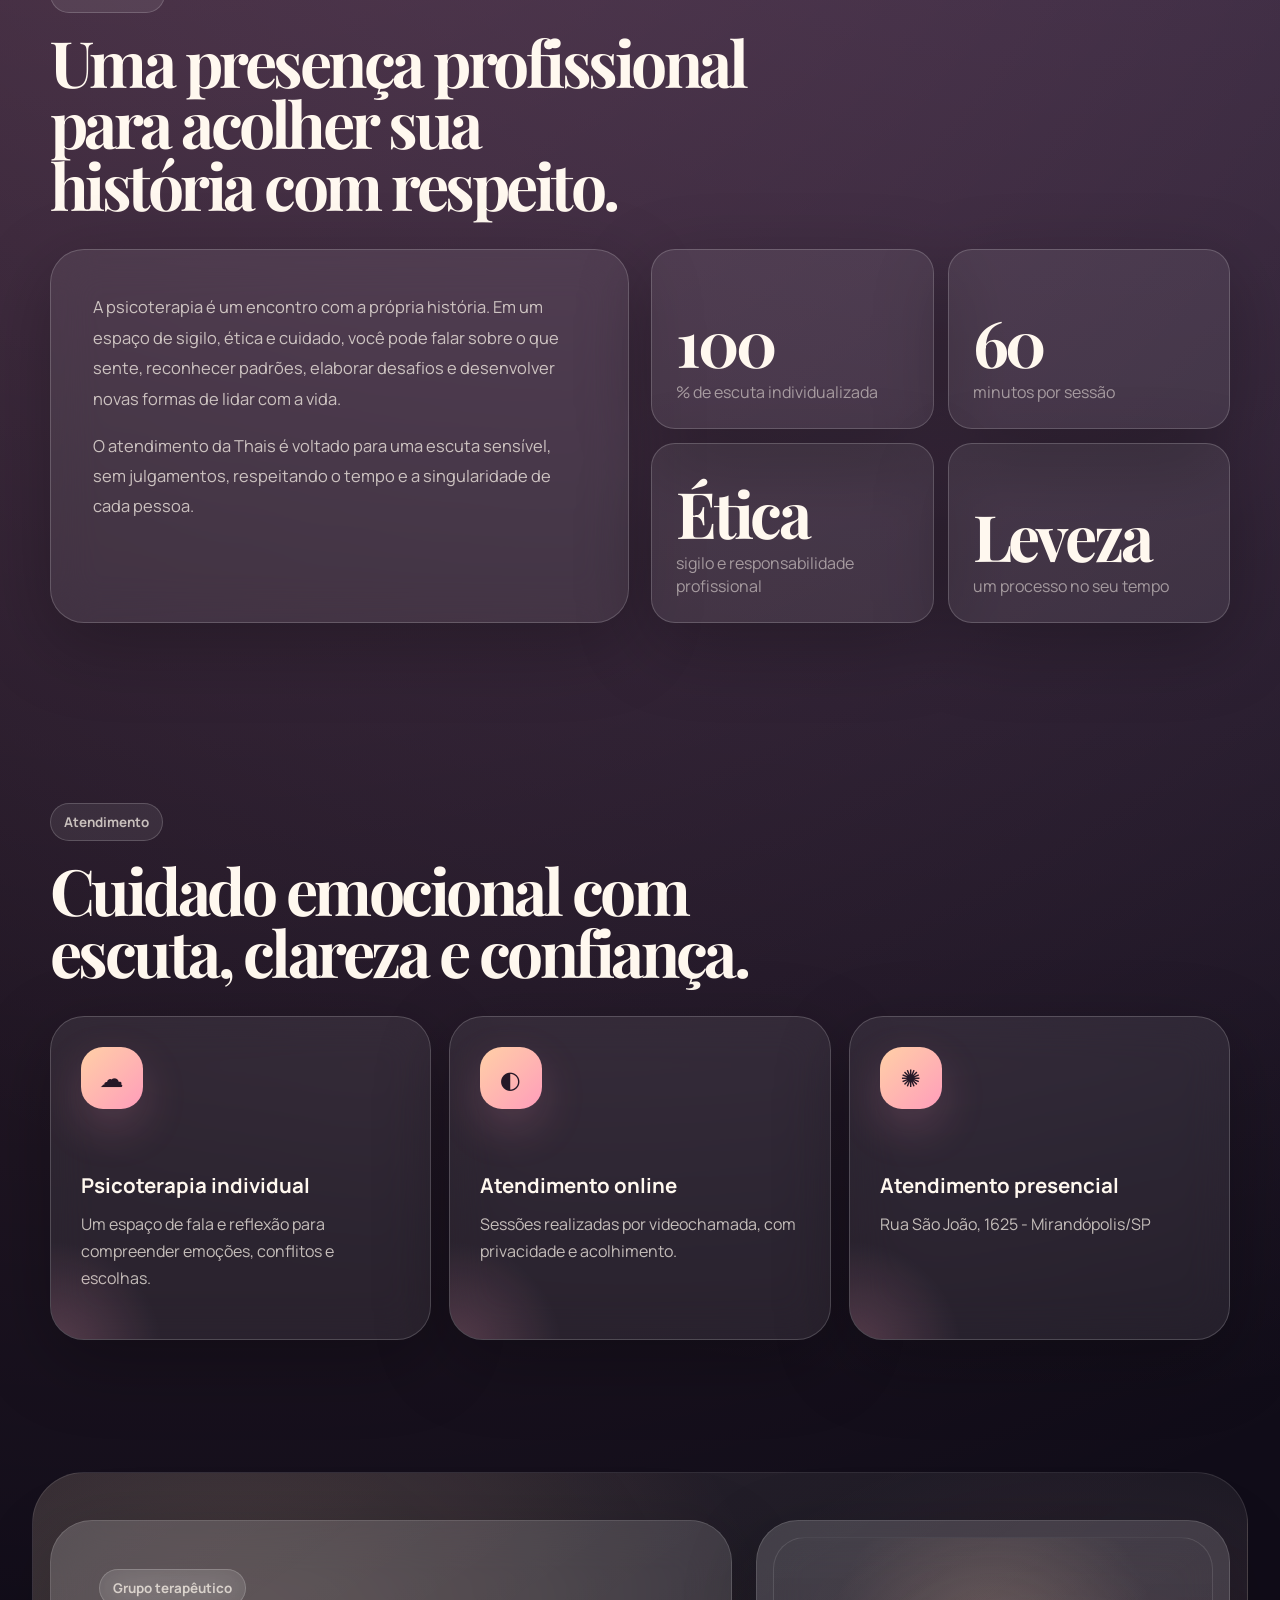
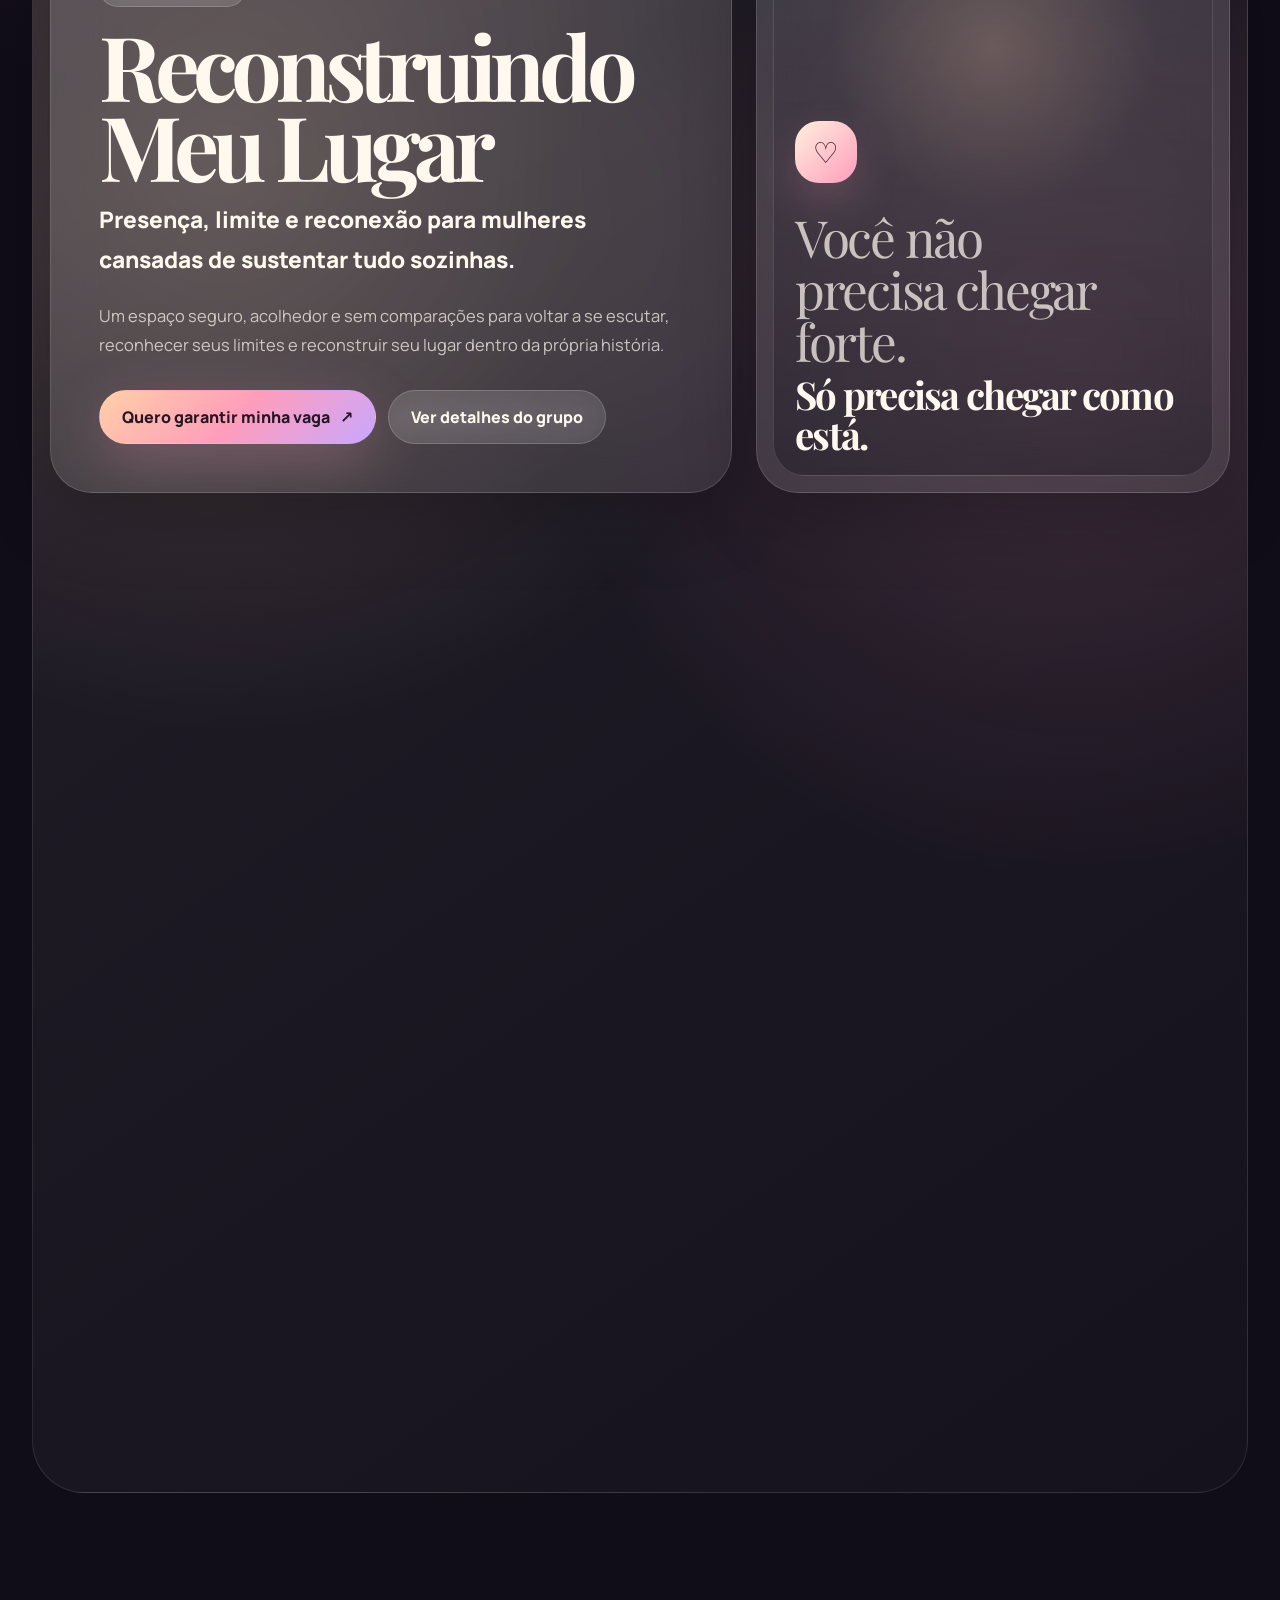
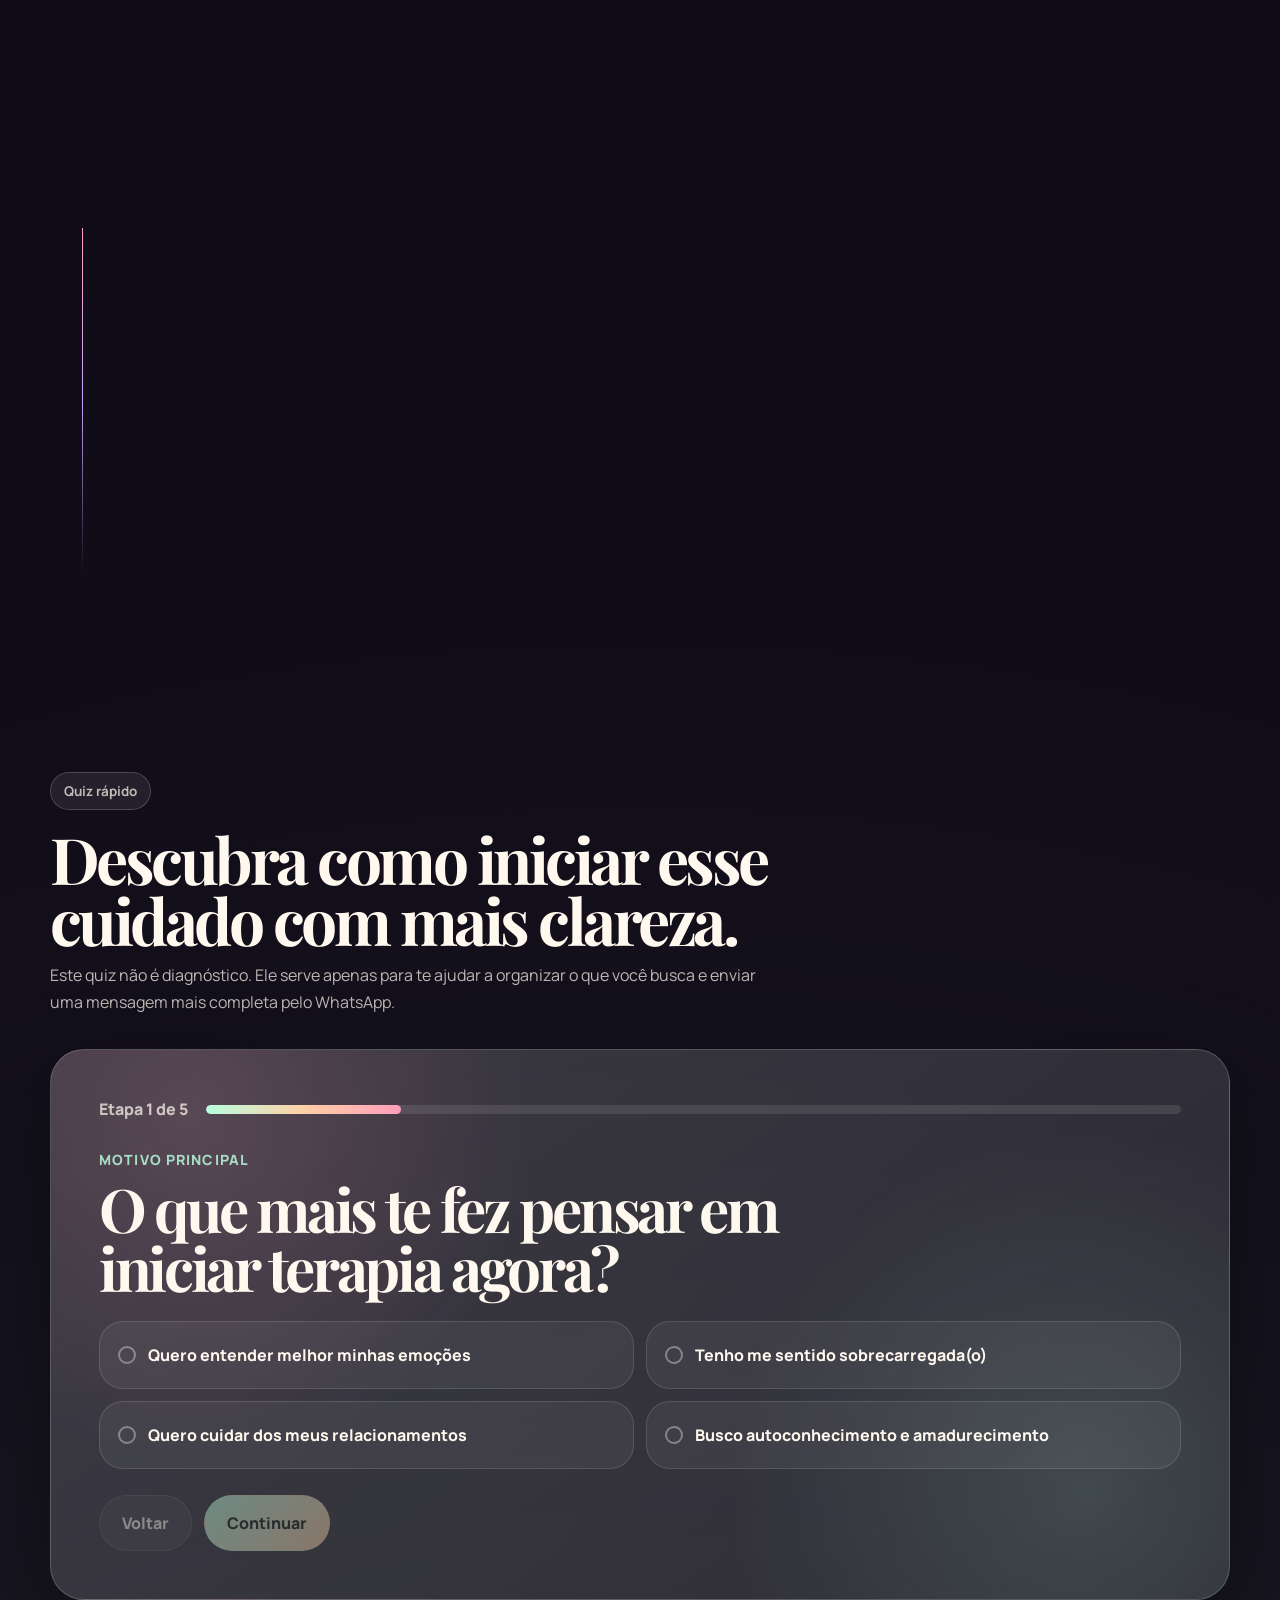
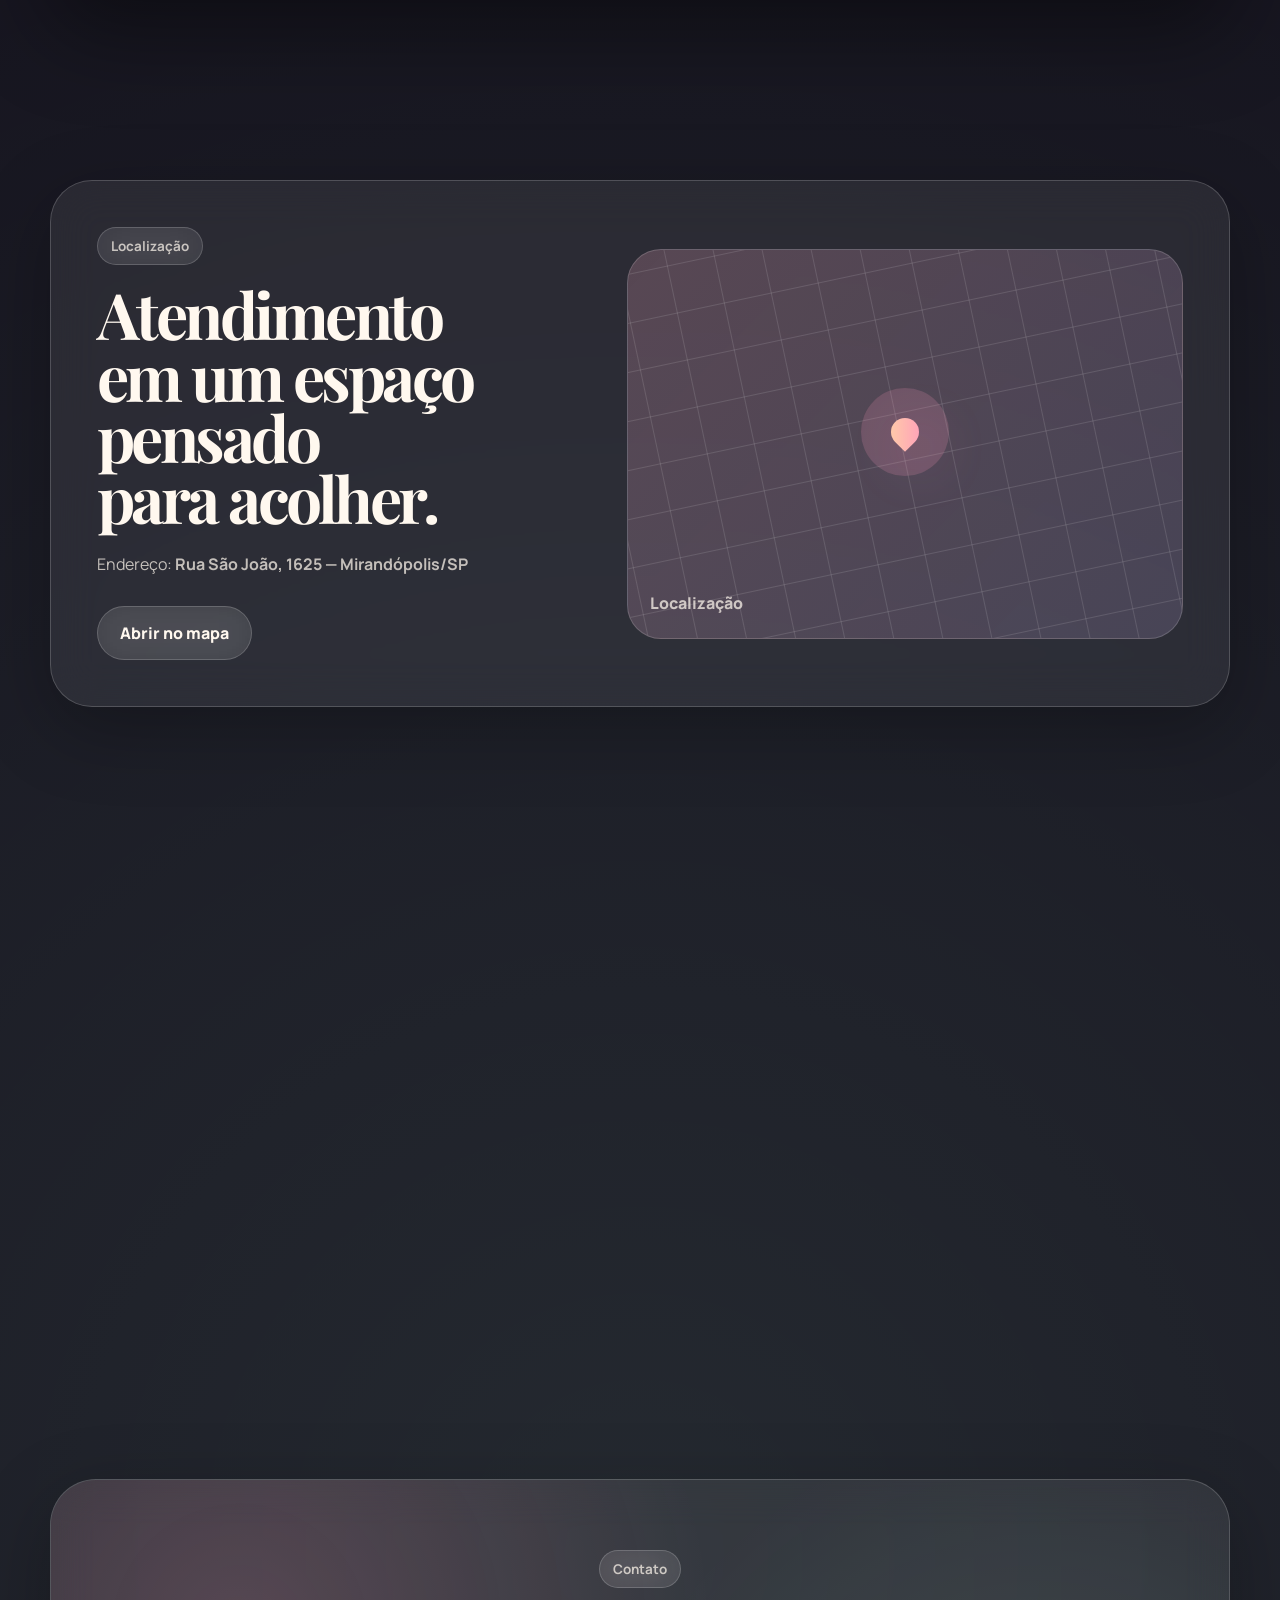
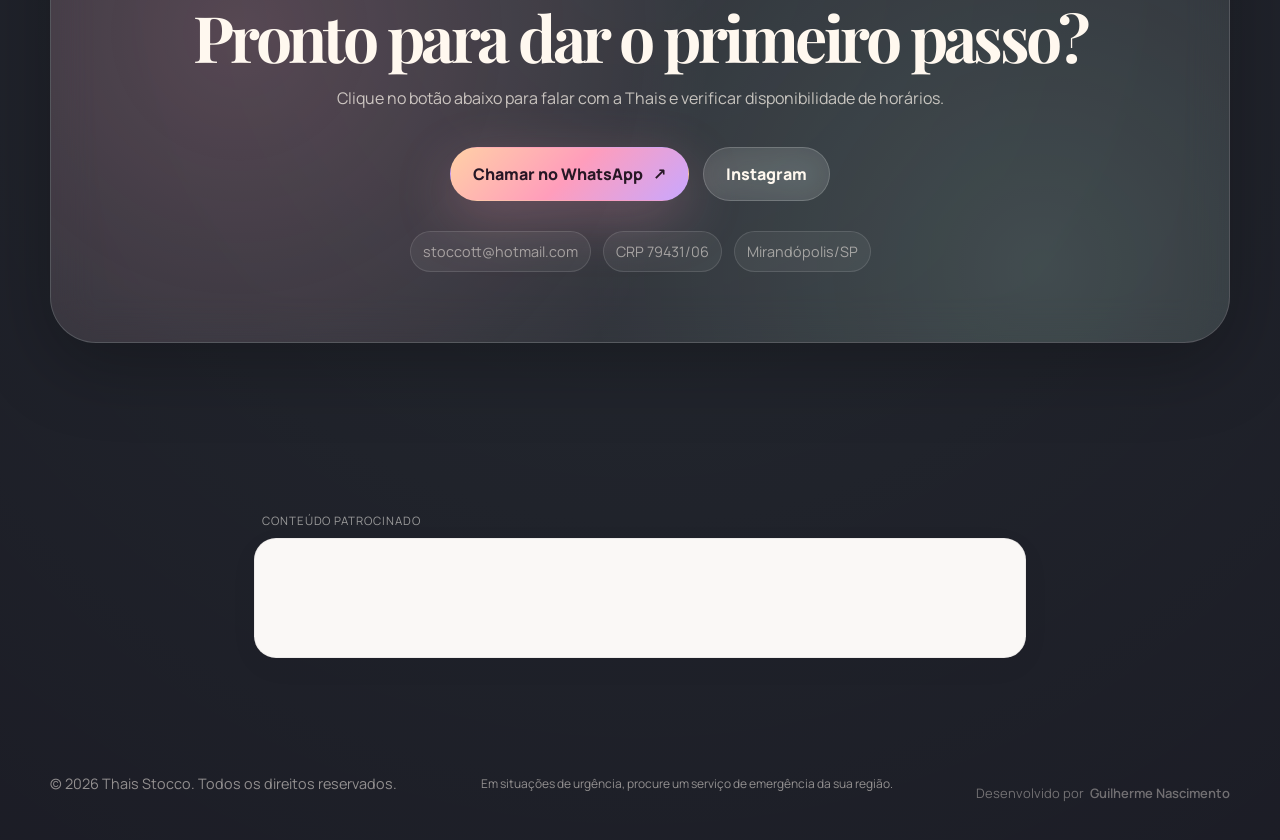
==== commit 462d069e: "propriedade" ====
--- a/index.html
+++ b/index.html
@@ -15,7 +15,8 @@
 <link href="https://fonts.googleapis.com/css2?family=Manrope:wght@400;500;600;700;800&amp;family=Playfair+Display:wght@600;700&amp;display=swap" rel="stylesheet"/>
 <link href="assets/favicon.svg" rel="icon" type="image/svg+xml">
 <link href="styles.css" rel="stylesheet">
-</link></link><script async_="async" crossorigin="anonymous" src="https://pagead2.googlesyndication.com/pagead/js/adsbygoogle.js?client=ca-pub-SEU_ID"></script></head>
+</link></link><script async src="https://pagead2.googlesyndication.com/pagead/js/adsbygoogle.js?client=ca-pub-1128037817202490"
+     crossorigin="anonymous"></script></head>
 <body>
 <canvas aria-hidden="true" id="auroraCanvas"></canvas>
 <div aria-hidden="true" class="grain"></div>
